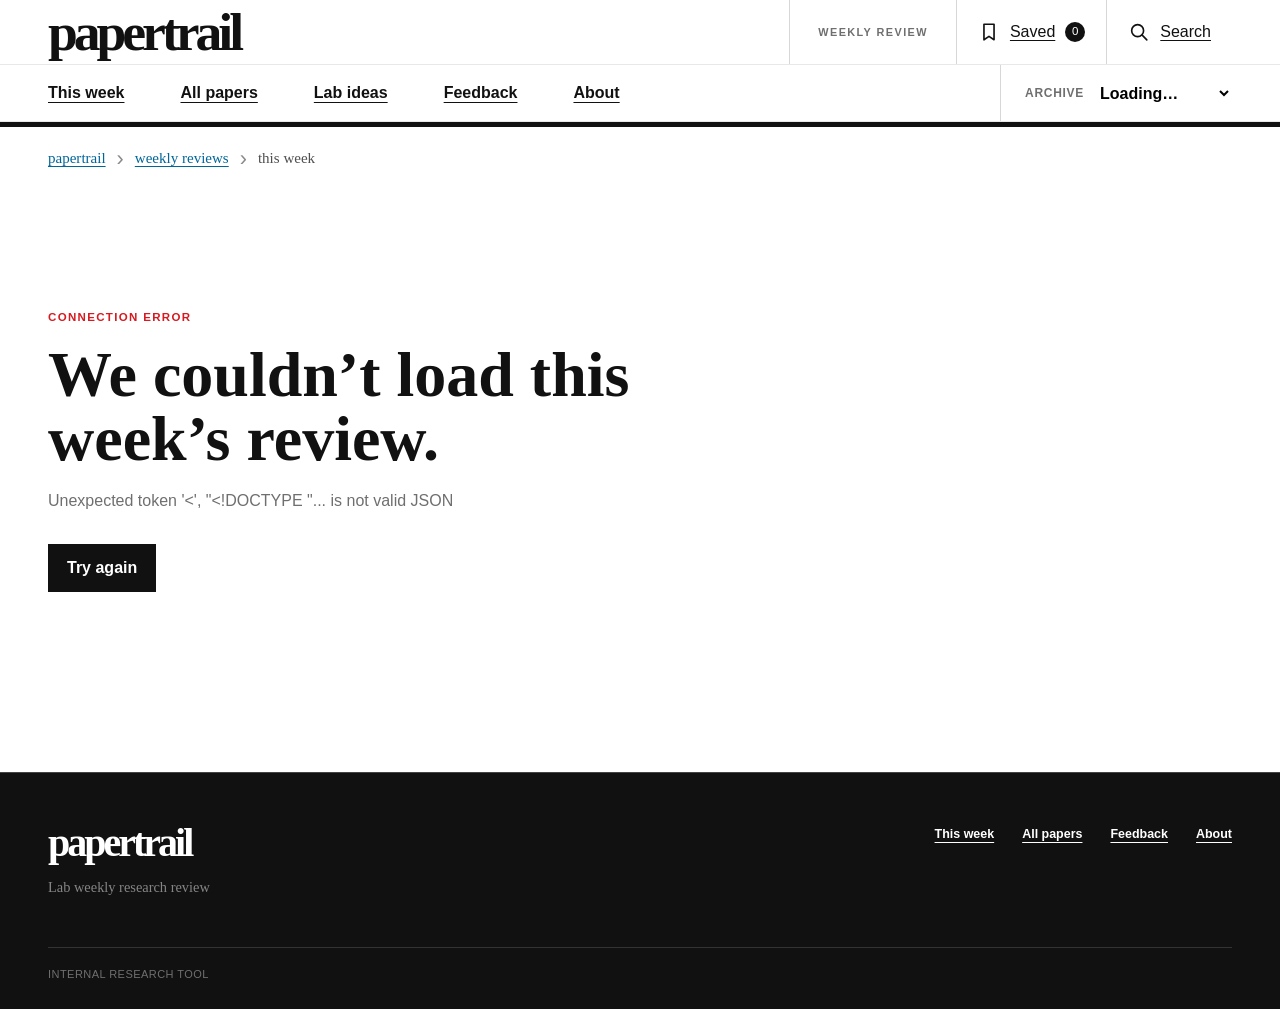
==== index.html @ 6bad9d08 "Keep latest published weeks available from archived issues" ====
<!doctype html>
<html lang="en">
  <head>
    <meta charset="utf-8" />
    <meta name="viewport" content="width=device-width, initial-scale=1" />
    <meta
      name="description"
      content="A weekly research review, curated for the lab — papertrail"
    />
    <meta name="theme-color" content="#ffffff" />
    <title>papertrail — Lab weekly research review</title>
    <link rel="icon" href="./favicon.svg" type="image/svg+xml" />
    <link rel="stylesheet" href="./styles.css?v=caf139234e4a" />
    <script src="./app.js?v=ff00a81a69eb" defer></script>
  </head>
  <body>
    <a class="skip-link" href="#main-content">Skip to content</a>

    <header class="site-header">
      <div class="masthead shell">
        <a class="wordmark" href="#top" aria-label="papertrail home">papertrail</a>
        <div class="masthead-tools">
          <span class="issue-label" id="issue-label">WEEKLY REVIEW</span>
          <button class="utility-button" id="saved-nav-button" type="button">
            <svg aria-hidden="true" viewBox="0 0 24 24">
              <path d="M6.5 3.5h11v17l-5.5-3.7-5.5 3.7z" />
            </svg>
            <span>Saved</span>
            <span class="count-pill" id="saved-count">0</span>
          </button>
          <button class="utility-button" id="search-nav-button" type="button">
            <svg aria-hidden="true" viewBox="0 0 24 24">
              <circle cx="10.5" cy="10.5" r="6.5" />
              <path d="m15.5 15.5 5 5" />
            </svg>
            <span>Search</span>
          </button>
        </div>
      </div>

      <nav class="primary-nav" aria-label="Primary navigation">
        <div class="shell primary-nav-inner">
          <button class="mobile-menu-button" id="mobile-menu-button" type="button" aria-expanded="false">
            <span>Menu</span>
            <svg aria-hidden="true" viewBox="0 0 24 24"><path d="M4 7h16M4 12h16M4 17h16" /></svg>
          </button>
          <div class="nav-links" id="nav-links">
            <a href="#this-week">This week</a>
            <a href="#papers">All papers</a>
            <a href="#lab-ideas">Lab ideas</a>
            <a href="#feedback">Feedback</a>
            <a href="#about">About</a>
          </div>
          <div class="week-control">
            <label for="week-select">Archive</label>
            <select id="week-select" aria-label="Select a past weekly review">
              <option>Loading…</option>
            </select>
          </div>
        </div>
      </nav>
      <div class="header-rule" aria-hidden="true"></div>
    </header>

    <nav class="breadcrumb-bar shell" aria-label="Breadcrumb">
      <a href="#top">papertrail</a>
      <span aria-hidden="true">›</span>
      <a href="#papers">weekly reviews</a>
      <span aria-hidden="true">›</span>
      <span id="breadcrumb-current">this week</span>
    </nav>

    <main id="main-content">
      <section class="loading-state shell" id="loading-state" aria-live="polite">
        <div class="loading-kicker skeleton"></div>
        <div class="loading-title skeleton"></div>
        <div class="loading-title short skeleton"></div>
        <div class="loading-grid">
          <div class="loading-card skeleton"></div>
          <div class="loading-card skeleton"></div>
          <div class="loading-card skeleton"></div>
        </div>
      </section>

      <div id="app-content" hidden>
        <section class="issue-hero shell" id="this-week">
          <div class="issue-meta-line">
            <p class="eyebrow" id="hero-eyebrow">LAB WEEKLY RESEARCH REVIEW</p>
            <p class="issue-date" id="issue-date"></p>
          </div>
          <div class="hero-grid">
            <article class="lead-story">
              <p class="section-label" id="digest-period-label">The week in science</p>
              <h1 id="digest-title">This week in research</h1>
              <p class="standfirst korean-copy" id="digest-summary" lang="ko"></p>
              <div class="topic-row" id="digest-keywords" aria-label="Key topics this week"></div>
              <button class="text-link" id="digest-expand" type="button" aria-expanded="false">
                Read the editor’s note <span aria-hidden="true">↓</span>
              </button>
              <div class="editor-note korean-copy" id="editor-note" lang="ko" hidden></div>
            </article>

            <aside class="issue-dashboard" aria-label="This week at a glance">
              <div class="dashboard-heading">
                <p class="section-label">At a glance</p>
                <p id="updated-time"></p>
              </div>
              <div class="stat-grid">
                <div class="stat-block">
                  <strong id="stat-papers">—</strong>
                  <span>Selected papers</span>
                </div>
                <div class="stat-block">
                  <strong id="stat-collected">—</strong>
                  <span>Collected</span>
                </div>
                <div class="stat-block accent">
                  <strong id="stat-must-read">—</strong>
                  <span>Must read</span>
                </div>
                <div class="stat-block">
                  <strong id="stat-lab-ideas">—</strong>
                  <span>Lab ideas</span>
                </div>
              </div>
              <div class="tracker-status" id="tracker-status"></div>
            </aside>
          </div>
        </section>

        <section class="must-read-section shell" aria-labelledby="must-read-title">
          <div class="section-heading ruled-heading">
            <div>
              <p class="section-label red">Editor’s selection</p>
              <h2 id="must-read-title">Start with these papers</h2>
            </div>
            <p>Selected for relevance, scientific value and discussion potential.</p>
          </div>
          <div class="must-read-grid" id="must-read-grid"></div>
        </section>

        <section class="lab-ideas-section" id="lab-ideas" aria-labelledby="ideas-title">
          <div class="shell ideas-grid">
            <div class="ideas-intro">
              <p class="section-label inverted">From reading to doing</p>
              <h2 id="ideas-title">From reading<br />to the next experiment</h2>
              <p>Concrete follow-ups extracted from this week’s most useful papers.</p>
            </div>
            <div class="ideas-list" id="ideas-list"></div>
          </div>
        </section>

        <section class="paper-library shell" id="papers" aria-labelledby="library-title">
          <div class="section-heading library-heading">
            <div>
              <p class="section-label">Research archive</p>
              <h2 id="library-title">All papers this week</h2>
            </div>
            <p id="result-summary" aria-live="polite"></p>
          </div>

          <p class="collection-audit" id="collection-audit" hidden></p>
          <div class="author-synthesis" id="author-synthesis" hidden></div>
          <div class="library-toolbar" id="library-toolbar">
            <div class="search-box">
              <svg aria-hidden="true" viewBox="0 0 24 24">
                <circle cx="10.5" cy="10.5" r="6.5" />
                <path d="m15.5 15.5 5 5" />
              </svg>
              <label class="sr-only" for="paper-search">Search papers</label>
              <input
                id="paper-search"
                type="search"
                placeholder="Search titles, journals, keywords or topics"
                autocomplete="off"
              />
              <kbd>/</kbd>
            </div>
            <button class="filter-toggle" id="filter-toggle" type="button" aria-expanded="false">
              Filters <span id="active-filter-count"></span>
            </button>
          </div>

          <div class="filter-panel" id="filter-panel">
            <fieldset>
              <legend>Corresponding author</legend>
              <div class="check-row" id="corresponding-author-filters"></div>
              <a class="author-year-link" href="?week=corresponding-year#papers">Past year: corresponding authors</a>
            </fieldset>
            <fieldset>
              <legend>Tracker</legend>
              <div class="segmented-control" id="tracker-filters">
                <button class="is-active" type="button" data-filter="tracker" data-value="all">All</button>
                <button type="button" data-filter="tracker" data-value="flagship">Flagship</button>
                <button type="button" data-filter="tracker" data-value="preprints">Preprints</button>
                <button type="button" data-filter="tracker" data-value="compbio">CompBio / AI</button>
              </div>
            </fieldset>
            <fieldset>
              <legend>Priority</legend>
              <div class="check-row" id="priority-filters">
                <label><input type="checkbox" value="must-read" /> Must read</label>
                <label><input type="checkbox" value="high-interest" /> High interest</label>
                <label><input type="checkbox" value="sleeper" /> Sleeper</label>
                <label><input type="checkbox" value="watchlist" /> Watchlist</label>
              </div>
            </fieldset>
            <label class="saved-only-label">
              <input type="checkbox" id="saved-only" />
              Saved papers only
            </label>
            <button class="clear-filters" id="clear-filters" type="button">Clear filters</button>
          </div>

          <div class="active-chips" id="active-chips"></div>
          <div class="paper-list" id="paper-list"></div>
          <div class="empty-state" id="empty-state" hidden>
            <p class="empty-mark">∅</p>
            <h3>No papers found.</h3>
            <p>Try a broader query or clear a filter.</p>
            <button type="button" id="empty-reset">View all papers</button>
          </div>
          <button class="load-more" id="load-more" type="button" hidden>Load more papers</button>
        </section>

        <section class="feedback-section" id="feedback" aria-labelledby="feedback-title">
          <div class="shell feedback-grid">
            <div class="feedback-intro">
              <p class="section-label red">Improve papertrail</p>
              <h2 id="feedback-title">What should we<br />change next?</h2>
              <p class="korean-copy" lang="ko">
                찾고 싶은 기능, 추가했으면 하는 논문 분야, 읽다가 불편했던 점을 남겨주세요.
                의견은 연구실 VM에 바로 저장되며 다음 업데이트에 반영할 수 있습니다.
              </p>
            </div>
            <form class="feedback-form" id="feedback-form">
              <div class="feedback-fields-row">
                <label>
                  <span>Your name <em>Optional</em></span>
                  <input id="feedback-name" name="name" type="text" maxlength="80" autocomplete="name" placeholder="Name or initials" />
                </label>
                <label>
                  <span>Feedback type</span>
                  <select id="feedback-category" name="category">
                    <option>Suggestion</option>
                    <option>Content request</option>
                    <option>Bug</option>
                    <option>Other</option>
                  </select>
                </label>
              </div>
              <label class="feedback-message-label">
                <span>Request or feedback</span>
                <textarea id="feedback-message" name="message" minlength="5" maxlength="2000" rows="5" required placeholder="Tell us what would make the weekly review more useful."></textarea>
              </label>
              <label class="feedback-honeypot" aria-hidden="true">
                Website
                <input id="feedback-website" name="website" type="text" tabindex="-1" autocomplete="off" />
              </label>
              <div class="feedback-submit-row">
                <p id="feedback-status" role="status" aria-live="polite">Stored privately on the lab VM.</p>
                <button id="feedback-submit" type="submit">Send feedback</button>
              </div>
            </form>
          </div>
        </section>

        <section class="about-section" id="about">
          <div class="shell about-grid">
            <div>
              <p class="section-label inverted">About papertrail</p>
              <h2>Beyond collecting papers:<br />finding better questions.</h2>
            </div>
            <div class="about-copy">
              <p class="korean-copy" lang="ko">
                세 개의 연구 트래커가 매주 저널과 프리프린트를 수집하고, 랩 관심도·방법론적 가치·후속 실험 가능성을 기준으로 선별합니다.
                papertrail은 그 결과를 랩 미팅에서 실제로 쓸 수 있는 편집물로 바꿉니다.
              </p>
              <p class="about-note">UPDATED EVERY FRIDAY · SOURCE LINKS OPEN IN A NEW TAB</p>
            </div>
          </div>
        </section>
      </div>

      <section class="error-state shell" id="error-state" hidden>
        <p class="section-label red">Connection error</p>
        <h1>We couldn’t load this week’s review.</h1>
        <p id="error-message"></p>
        <button id="retry-button" type="button">Try again</button>
      </section>
    </main>

    <footer class="site-footer">
      <div class="shell footer-top">
        <div>
          <a class="wordmark footer-wordmark" href="#top">papertrail</a>
          <p>Lab weekly research review</p>
        </div>
        <div class="footer-links">
          <a href="#this-week">This week</a>
          <a href="#papers">All papers</a>
          <a href="#feedback">Feedback</a>
          <a href="#about">About</a>
        </div>
      </div>
      <div class="shell footer-bottom">
        <span>Internal research tool</span>
        <span id="footer-update"></span>
      </div>
    </footer>

    <template id="save-icon-template">
      <svg aria-hidden="true" viewBox="0 0 24 24">
        <path d="M6.5 3.5h11v17l-5.5-3.7-5.5 3.7z" />
      </svg>
    </template>
  </body>
</html>
---- styles.css ----
@font-face {
  font-family: "Pretendard Variable";
  src: url("./fonts/PretendardVariable.woff2") format("woff2");
  font-weight: 45 920;
  font-style: normal;
  font-display: swap;
}

:root {
  --ink: #111111;
  --paper: #ffffff;
  --warm-paper: #f6f4f0;
  --soft-gray: #f1f1f1;
  --mid-gray: #6f6f6f;
  --line: #d7d7d7;
  --red: #d71920;
  --deep-red: #a10e15;
  --link-blue: #006699;
  --serif: "Iowan Old Style", "Palatino Linotype", Palatino, Georgia, "Times New Roman", serif;
  --sans: Arial, "Helvetica Neue", Helvetica, sans-serif;
  --korean: "Pretendard Variable", Pretendard, "Noto Sans KR", sans-serif;
  --shell: 1240px;
  --pad: clamp(20px, 4vw, 48px);
  --ease-out: cubic-bezier(0.23, 1, 0.32, 1);
  --ease-in-out: cubic-bezier(0.77, 0, 0.175, 1);
  --ease: 160ms var(--ease-out);
}

* {
  box-sizing: border-box;
}

html {
  scroll-behavior: smooth;
  scroll-padding-top: 132px;
}

body {
  margin: 0;
  overflow-x: hidden;
  background: var(--paper);
  color: var(--ink);
  font-family: var(--sans);
  font-size: 16px;
  line-height: 1.55;
  text-rendering: optimizeLegibility;
  -webkit-font-smoothing: antialiased;
}

.korean-copy {
  font-family: var(--korean);
  font-weight: 420;
  letter-spacing: -0.012em;
  line-height: 1.72;
  word-break: keep-all;
}

:lang(ko) {
  font-family: var(--korean);
  letter-spacing: -0.012em;
  word-break: keep-all;
}

button,
input,
select,
textarea {
  font: inherit;
}

button,
a,
select,
input,
textarea {
  -webkit-tap-highlight-color: transparent;
}

a {
  color: inherit;
}

button {
  color: inherit;
}

svg {
  display: block;
}

.shell {
  width: min(100% - (var(--pad) * 2), var(--shell));
  margin-inline: auto;
}

.sr-only {
  position: absolute;
  width: 1px;
  height: 1px;
  padding: 0;
  margin: -1px;
  overflow: hidden;
  clip: rect(0, 0, 0, 0);
  white-space: nowrap;
  border: 0;
}

.skip-link {
  position: fixed;
  z-index: 1000;
  left: 16px;
  top: -80px;
  padding: 10px 16px;
  background: var(--ink);
  color: white;
  transition: top var(--ease);
}

.skip-link:focus {
  top: 12px;
}

:focus-visible {
  outline: 3px solid #2463eb;
  outline-offset: 3px;
}

.site-header {
  position: relative;
  z-index: 40;
  background: rgba(255, 255, 255, 0.97);
}

.masthead {
  min-height: 64px;
  display: flex;
  align-items: center;
  justify-content: space-between;
  gap: 28px;
}

.wordmark {
  display: inline-block;
  color: var(--ink);
  font-family: var(--serif);
  font-size: clamp(2.45rem, 4.4vw, 3.35rem);
  font-weight: 800;
  font-style: normal;
  letter-spacing: -0.075em;
  line-height: 0.9;
  text-decoration: none;
}

.masthead-tools {
  display: flex;
  align-self: stretch;
  align-items: stretch;
  border-left: 1px solid var(--line);
}

.issue-label {
  display: flex;
  align-items: center;
  padding: 0 28px;
  color: var(--mid-gray);
  font-size: 0.68rem;
  font-weight: 700;
  letter-spacing: 0.13em;
}

.utility-button {
  border: 0;
  border-left: 1px solid var(--line);
  background: transparent;
  display: flex;
  align-items: center;
  gap: 10px;
  padding: 0 21px;
  cursor: pointer;
  text-decoration: underline;
  text-underline-offset: 3px;
  transition: transform 140ms var(--ease-out), background-color var(--ease), color var(--ease);
}

.utility-button:hover {
  background: var(--soft-gray);
}

.utility-button svg,
.search-box svg {
  width: 22px;
  height: 22px;
  fill: none;
  stroke: currentColor;
  stroke-width: 1.8;
  stroke-linecap: round;
  stroke-linejoin: round;
}

.count-pill {
  min-width: 20px;
  height: 20px;
  display: inline-grid;
  place-items: center;
  border-radius: 20px;
  background: var(--ink);
  color: white;
  font-size: 0.72rem;
  text-decoration: none;
}

.primary-nav {
  border-top: 1px solid #e8e8e8;
  border-bottom: 1px solid #e8e8e8;
}

.primary-nav-inner {
  min-height: 56px;
  display: flex;
  align-items: stretch;
  justify-content: space-between;
}

.nav-links {
  display: flex;
  align-items: stretch;
}

.nav-links a {
  display: flex;
  align-items: center;
  padding: 0 28px 0 0;
  margin-right: 28px;
  font-weight: 700;
  text-decoration: underline;
  text-underline-offset: 4px;
}

.nav-links a:hover {
  text-decoration-thickness: 2px;
}

.week-control {
  min-width: 232px;
  display: flex;
  align-items: center;
  gap: 12px;
  border-left: 1px solid var(--line);
  padding-left: 24px;
}

.week-control label {
  color: var(--mid-gray);
  font-size: 0.75rem;
  font-weight: 700;
  letter-spacing: 0.06em;
  text-transform: uppercase;
}

.week-control select {
  flex: 1;
  min-width: 0;
  border: 0;
  background: transparent;
  font-weight: 700;
  cursor: pointer;
}

.mobile-menu-button {
  display: none;
}

.header-rule {
  height: 5px;
  background: var(--ink);
}

.breadcrumb-bar {
  min-height: 64px;
  display: flex;
  align-items: center;
  gap: 11px;
  color: #4f4f4f;
  font-family: var(--serif);
  font-size: 0.94rem;
}

.breadcrumb-bar a {
  color: var(--link-blue);
  text-decoration: underline;
  text-underline-offset: 3px;
}

.breadcrumb-bar span[aria-hidden="true"] {
  color: #8a8a8a;
  font-family: var(--sans);
  font-size: 1.35rem;
  line-height: 1;
}

.loading-state {
  padding-block: 72px 120px;
}

.skeleton {
  position: relative;
  overflow: hidden;
  background: #ececec;
}

.skeleton::after {
  content: "";
  position: absolute;
  inset: 0;
  transform: translateX(-100%);
  background: linear-gradient(90deg, transparent, rgba(255, 255, 255, 0.75), transparent);
  animation: shimmer 1.35s infinite;
}

@keyframes shimmer {
  to { transform: translateX(100%); }
}

.loading-kicker {
  width: 190px;
  height: 12px;
  margin-bottom: 28px;
}

.loading-title {
  width: min(820px, 88%);
  height: 68px;
  margin-bottom: 12px;
}

.loading-title.short {
  width: min(560px, 68%);
}

.loading-grid {
  display: grid;
  grid-template-columns: repeat(3, 1fr);
  gap: 24px;
  margin-top: 72px;
}

.loading-card {
  height: 240px;
}

.issue-hero {
  padding-block: 42px 84px;
}

.issue-meta-line {
  display: flex;
  justify-content: space-between;
  align-items: center;
  gap: 20px;
  border-bottom: 1px solid var(--ink);
  padding-bottom: 11px;
  margin-bottom: 34px;
}

.eyebrow,
.section-label {
  margin: 0;
  font-size: 0.72rem;
  font-weight: 800;
  letter-spacing: 0.115em;
  line-height: 1.2;
  text-transform: uppercase;
}

.section-label.red {
  color: var(--red);
}

.section-label.inverted {
  color: #ff7f7f;
}

.issue-date {
  margin: 0;
  color: var(--mid-gray);
  font-family: var(--serif);
  font-size: 0.92rem;
  font-style: italic;
}

.hero-grid {
  display: grid;
  grid-template-columns: minmax(0, 2fr) minmax(320px, 0.85fr);
  gap: clamp(50px, 8vw, 110px);
}

.lead-story h1 {
  max-width: 860px;
  margin: 16px 0 22px;
  font-family: var(--serif);
  font-size: clamp(2.65rem, 4.25vw, 4.05rem);
  font-weight: 600;
  letter-spacing: -0.052em;
  line-height: 0.95;
  text-wrap: balance;
  word-break: keep-all;
  overflow-wrap: anywhere;
}

.standfirst {
  max-width: 800px;
  margin: 0;
  font-family: var(--serif);
  font-size: clamp(1.23rem, 2vw, 1.65rem);
  line-height: 1.48;
  word-break: keep-all;
}

.standfirst.korean-copy {
  font-family: var(--korean);
  font-size: clamp(1.08rem, 1.6vw, 1.32rem);
  font-weight: 430;
  letter-spacing: -0.018em;
  line-height: 1.78;
}

.topic-row {
  display: flex;
  flex-wrap: wrap;
  gap: 8px;
  margin-top: 28px;
}

.topic-tag {
  flex: 0 0 auto;
  max-width: 100%;
  border: 1px solid #bcbcbc;
  border-radius: 999px;
  padding: 6px 11px;
  background: white;
  font-size: 0.76rem;
  line-height: 1;
  overflow-wrap: anywhere;
}

.text-link {
  margin-top: 30px;
  padding: 0 0 3px;
  border: 0;
  border-bottom: 2px solid var(--ink);
  background: transparent;
  font-weight: 700;
  cursor: pointer;
}

.editor-note {
  white-space: pre-line;
  max-width: 820px;
  margin-top: 24px;
  border-left: 4px solid var(--red);
  padding: 2px 0 2px 22px;
  color: #343434;
  font-family: var(--serif);
  font-size: 1.08rem;
  line-height: 1.72;
}

.editor-note.korean-copy {
  font-family: var(--korean);
  font-size: 0.98rem;
  line-height: 1.78;
}

.issue-dashboard {
  align-self: start;
  border-top: 5px solid var(--ink);
  border-bottom: 1px solid var(--ink);
}

.dashboard-heading {
  display: flex;
  justify-content: space-between;
  align-items: center;
  gap: 16px;
  padding: 15px 0;
  border-bottom: 1px solid var(--line);
}

.dashboard-heading p:last-child {
  margin: 0;
  color: var(--mid-gray);
  font-size: 0.72rem;
}

.stat-grid {
  display: grid;
  grid-template-columns: 1fr 1fr;
}

.stat-block {
  min-height: 126px;
  display: flex;
  flex-direction: column;
  justify-content: center;
  padding: 16px 18px;
  border-bottom: 1px solid var(--line);
}

.stat-block:nth-child(odd) {
  border-right: 1px solid var(--line);
}

.stat-block strong {
  font-family: var(--serif);
  font-size: 2.55rem;
  font-weight: 500;
  letter-spacing: -0.04em;
  line-height: 1;
}

.stat-block span {
  margin-top: 8px;
  color: var(--mid-gray);
  font-size: 0.76rem;
  font-weight: 700;
}

.stat-block.accent strong,
.stat-block.accent span {
  color: var(--red);
}

.tracker-status {
  padding: 12px 0 16px;
}

.tracker-row {
  display: grid;
  grid-template-columns: 8px 1fr auto;
  align-items: center;
  gap: 9px;
  padding: 7px 2px;
  font-size: 0.74rem;
}

.tracker-dot {
  width: 7px;
  height: 7px;
  border-radius: 50%;
  background: #2f8a46;
}

.tracker-row strong {
  font-weight: 700;
}

.tracker-health {
  grid-template-columns: minmax(0, 1fr);
  overflow-wrap: anywhere;
}

.tracker-row span:last-child {
  color: var(--mid-gray);
}

.must-read-section {
  padding-bottom: 110px;
}

.section-heading {
  display: flex;
  align-items: end;
  justify-content: space-between;
  gap: 34px;
}

.section-heading h2 {
  margin: 10px 0 0;
  font-family: var(--serif);
  font-size: clamp(2.25rem, 3.6vw, 3.65rem);
  font-weight: 500;
  letter-spacing: -0.045em;
  line-height: 1;
}

.section-heading > p {
  max-width: 390px;
  margin: 0;
  color: var(--mid-gray);
  font-family: var(--serif);
  font-size: 1rem;
}

.ruled-heading {
  border-top: 5px solid var(--ink);
  padding-top: 22px;
  margin-bottom: 34px;
}

.must-read-grid {
  display: grid;
  grid-template-columns: repeat(12, 1fr);
  border-top: 1px solid var(--ink);
}

.lead-paper-card {
  position: relative;
  grid-column: span 6;
  min-height: 405px;
  padding: 28px 38px 34px 0;
  border-bottom: 1px solid var(--ink);
}

.lead-paper-card:nth-child(even) {
  padding-left: 38px;
  padding-right: 0;
  border-left: 1px solid var(--line);
}

.lead-paper-card:nth-child(n + 3) {
  grid-column: span 4;
  min-height: 360px;
  padding: 28px 28px 30px 0;
}

.lead-paper-card:nth-child(n + 3):not(:nth-child(3)) {
  padding-left: 28px;
  border-left: 1px solid var(--line);
}

.card-topline,
.paper-topline {
  display: flex;
  align-items: center;
  justify-content: space-between;
  gap: 14px;
}

.priority-badge {
  display: inline-flex;
  align-items: center;
  gap: 7px;
  color: var(--red);
  font-size: 0.68rem;
  font-weight: 800;
  letter-spacing: 0.07em;
  line-height: 1;
  text-transform: uppercase;
}

.priority-badge::before {
  content: "";
  width: 7px;
  height: 7px;
  border-radius: 50%;
  background: currentColor;
}

.priority-badge.high-interest {
  color: #a14509;
}

.priority-badge.sleeper {
  color: #245d75;
}

.priority-badge.watchlist {
  color: var(--mid-gray);
}

.save-button {
  width: 38px;
  height: 38px;
  flex: 0 0 auto;
  display: grid;
  place-items: center;
  border: 1px solid var(--line);
  border-radius: 50%;
  background: white;
  cursor: pointer;
  transition: transform 140ms var(--ease-out), background-color var(--ease), color var(--ease), border-color var(--ease);
}

.save-button:hover,
.save-button.is-saved {
  border-color: var(--ink);
  background: var(--ink);
  color: white;
}

.save-button svg {
  width: 18px;
  height: 18px;
  fill: none;
  stroke: currentColor;
  stroke-width: 1.7;
  stroke-linecap: round;
  stroke-linejoin: round;
}

.save-button.is-saved svg {
  fill: currentColor;
}

.lead-paper-card h3 {
  margin: 8px 0 15px;
  font-family: var(--serif);
  font-size: clamp(1.55rem, 2.7vw, 2.45rem);
  font-weight: 600;
  letter-spacing: -0.034em;
  line-height: 1.1;
  overflow-wrap: anywhere;
}

.lead-paper-card h3 a {
  text-decoration: none;
}

.lead-paper-card h3 a:hover {
  text-decoration: underline;
  text-decoration-thickness: 1px;
  text-underline-offset: 4px;
}

.lead-paper-card:nth-child(n + 3) h3 {
  font-size: clamp(1.35rem, 2.1vw, 1.82rem);
}

.journal-citation,
.idea-journal {
  margin: 18px 0 0;
  color: var(--link-blue);
  font-family: var(--serif);
  font-size: 1.02rem;
  font-style: italic;
  font-weight: 700;
  line-height: 1.25;
}

.journal-citation a,
.idea-journal a {
  color: inherit;
  text-decoration: underline;
  text-decoration-thickness: 1px;
  text-underline-offset: 4px;
}

.journal-citation a:hover,
.idea-journal a:hover {
  text-decoration-thickness: 2px;
}

.paper-source {
  margin: 0;
  color: #3f3f3f;
  font-size: 0.8rem;
  font-weight: 500;
}

.lead-paper-card .paper-blurb {
  margin: 23px 0 0;
  font-family: var(--serif);
  font-size: 1rem;
  line-height: 1.58;
}

.lead-paper-card .paper-blurb.korean-copy {
  font-family: var(--korean);
  font-size: 0.94rem;
  line-height: 1.72;
}

.lead-paper-footer {
  display: flex;
  align-items: center;
  justify-content: space-between;
  gap: 20px;
  margin-top: 28px;
}

.paper-link,
.detail-link {
  font-weight: 700;
  text-decoration: underline;
  text-decoration-thickness: 1px;
  text-underline-offset: 4px;
}

.paper-link:hover,
.detail-link:hover {
  text-decoration-thickness: 2px;
}

.score-mark {
  color: var(--mid-gray);
  font-family: var(--serif);
  font-size: 0.9rem;
  font-style: italic;
}

.lab-ideas-section {
  background: var(--ink);
  color: white;
  padding-block: 82px 92px;
}

.ideas-grid {
  display: grid;
  grid-template-columns: minmax(280px, 0.8fr) minmax(0, 1.55fr);
  gap: clamp(58px, 10vw, 140px);
}

.ideas-intro h2 {
  margin: 18px 0 22px;
  font-family: var(--serif);
  font-size: clamp(2.8rem, 5vw, 5rem);
  font-weight: 500;
  letter-spacing: -0.05em;
  line-height: 0.98;
}

.ideas-intro > p:last-child {
  max-width: 390px;
  color: #c5c5c5;
  font-family: var(--serif);
  font-size: 1.05rem;
}

.ideas-list {
  border-top: 1px solid #656565;
}

.idea-item {
  display: grid;
  grid-template-columns: 46px 1fr;
  gap: 18px;
  padding: 24px 0 28px;
  border-bottom: 1px solid #565656;
}

.idea-number {
  color: #ff7f7f;
  font-family: var(--serif);
  font-size: 1.1rem;
}

.idea-item h3 {
  margin: 7px 0 9px;
  font-family: var(--serif);
  font-size: 1.42rem;
  font-weight: 500;
  line-height: 1.22;
  overflow-wrap: anywhere;
}

.idea-journal {
  margin: 0;
  color: #82c8e8;
  font-size: 0.92rem;
}

.idea-item p {
  margin: 0;
  color: #d0d0d0;
  font-size: 0.9rem;
  line-height: 1.65;
}

.idea-item .korean-copy {
  font-family: var(--korean);
  font-weight: 390;
  letter-spacing: -0.01em;
  line-height: 1.72;
}

.idea-item a {
  display: inline-block;
  margin-top: 13px;
  color: white;
  font-size: 0.82rem;
  font-weight: 700;
  text-underline-offset: 4px;
}

.paper-library {
  padding-block: 105px 120px;
}

.library-heading {
  border-bottom: 5px solid var(--ink);
  padding-bottom: 24px;
}

.library-toolbar {
  display: grid;
  grid-template-columns: 1fr auto;
  gap: 12px;
  padding: 24px 0 18px;
  border-bottom: 1px solid var(--line);
}

.search-box {
  display: grid;
  grid-template-columns: 24px 1fr auto;
  align-items: center;
  gap: 13px;
  min-height: 50px;
  border: 1px solid var(--ink);
  padding: 0 14px;
}

.search-box input {
  width: 100%;
  border: 0;
  outline: 0;
  background: transparent;
}

.search-box input::placeholder {
  color: #777;
}

.search-box kbd {
  min-width: 24px;
  height: 24px;
  display: grid;
  place-items: center;
  border: 1px solid var(--line);
  border-radius: 3px;
  color: var(--mid-gray);
  font-family: var(--sans);
  font-size: 0.7rem;
}

.filter-toggle {
  min-width: 112px;
  border: 1px solid var(--ink);
  background: white;
  font-weight: 700;
  cursor: pointer;
}

.filter-toggle:hover,
.filter-toggle[aria-expanded="true"] {
  background: var(--ink);
  color: white;
}

.filter-panel {
  display: grid;
  grid-template-columns: minmax(0, 1.2fr) minmax(0, 1fr) minmax(0, 1fr) auto auto;
  align-items: end;
  gap: 30px;
  padding: 20px 0 24px;
  border-bottom: 1px solid var(--line);
}

.filter-panel fieldset {
  min-width: 0;
  margin: 0;
  padding: 0;
  border: 0;
}

.filter-panel legend {
  margin-bottom: 10px;
  font-size: 0.7rem;
  font-weight: 800;
  letter-spacing: 0.08em;
  text-transform: uppercase;
}

.author-year-link {
  display: inline-block;
  margin-top: 12px;
  font-size: 0.85rem;
  text-underline-offset: 3px;
}

.author-count {
  font-variant-numeric: tabular-nums;
  color: var(--muted);
}

.collection-audit, .review-basis {
  display: block;
  margin: 16px 0;
  color: #555;
  font-size: 0.8rem;
  line-height: 1.6;
  letter-spacing: 0;
}

.collection-audit[hidden], .author-synthesis[hidden] {
  display: none;
}

.author-synthesis {
  display: grid;
  grid-template-columns: repeat(auto-fit, minmax(min(100%, 300px), 1fr));
  gap: 20px 32px;
  margin: 24px 0;
}

.author-synthesis section {
  border-top: 1px solid var(--line);
  padding-top: 14px;
}

.author-synthesis h3 {
  margin: 0 0 10px;
  font-size: 1rem;
  letter-spacing: 0;
}

.author-synthesis p {
  margin: 0;
  font-size: 0.9rem;
  line-height: 1.75;
  letter-spacing: 0;
}

#corresponding-author-filters {
  max-width: 360px;
  gap: 10px 16px;
  letter-spacing: 0;
}

.segmented-control {
  display: flex;
  flex-wrap: wrap;
  gap: 5px;
}

.segmented-control button {
  border: 1px solid #aaa;
  border-radius: 999px;
  background: white;
  padding: 7px 11px;
  font-size: 0.75rem;
  cursor: pointer;
}

.segmented-control button:hover,
.segmented-control button.is-active {
  border-color: var(--ink);
  background: var(--ink);
  color: white;
}

.check-row {
  display: flex;
  flex-wrap: wrap;
  gap: 8px 18px;
}

.check-row label,
.saved-only-label {
  display: flex;
  align-items: center;
  gap: 7px;
  font-size: 0.78rem;
  font-weight: 700;
  white-space: nowrap;
  cursor: pointer;
}

.check-row input,
.saved-only-label input {
  width: 16px;
  height: 16px;
  accent-color: var(--ink);
}

.clear-filters {
  border: 0;
  border-bottom: 1px solid var(--ink);
  padding: 0 0 2px;
  background: transparent;
  font-size: 0.76rem;
  font-weight: 700;
  cursor: pointer;
  white-space: nowrap;
}

.active-chips {
  display: flex;
  flex-wrap: wrap;
  gap: 8px;
  min-height: 22px;
  margin: 15px 0;
}

.active-chip {
  border: 0;
  border-radius: 999px;
  background: var(--soft-gray);
  padding: 7px 11px;
  font-size: 0.72rem;
  cursor: pointer;
}

.active-chip:hover {
  background: #dedede;
}

.paper-list {
  border-top: 3px solid var(--ink);
}

.paper-card {
  display: grid;
  grid-template-columns: 116px minmax(0, 1fr) 190px 44px;
  gap: 26px;
  padding: 29px 0 30px;
  border-bottom: 1px solid #bdbdbd;
}

.paper-card:hover {
  background: linear-gradient(90deg, transparent 0, #fafafa 5%, #fafafa 95%, transparent 100%);
}

.paper-index {
  color: var(--mid-gray);
  font-family: var(--serif);
  font-size: 1rem;
}

.tracker-name {
  display: block;
  margin-top: 9px;
  color: var(--mid-gray);
  font-size: 0.66rem;
  font-weight: 700;
  line-height: 1.25;
  text-transform: uppercase;
}

.paper-main h3 {
  max-width: 760px;
  margin: 7px 0 10px;
  font-family: var(--serif);
  font-size: clamp(1.4rem, 2.3vw, 2rem);
  font-weight: 700;
  letter-spacing: -0.025em;
  line-height: 1.13;
  overflow-wrap: anywhere;
}

.paper-main .journal-citation {
  margin: 9px 0 0;
  font-size: 1rem;
}

.paper-main h3 a {
  text-decoration: none;
}

.paper-main h3 a:hover {
  text-decoration: underline;
  text-decoration-thickness: 1px;
  text-underline-offset: 4px;
}

.paper-meta {
  margin: 0;
  color: #505050;
  font-size: 0.81rem;
  line-height: 1.5;
}

.paper-summary {
  max-width: 780px;
  margin: 15px 0 0;
  font-family: var(--serif);
  line-height: 1.62;
}

.paper-summary.korean-copy {
  font-family: var(--korean);
  font-size: 0.92rem;
  line-height: 1.75;
}

.keyword-list {
  display: flex;
  flex-wrap: wrap;
  gap: 5px;
  margin-top: 15px;
}

.keyword {
  color: #4f4f4f;
  background: var(--soft-gray);
  padding: 4px 7px;
  font-size: 0.65rem;
  line-height: 1.2;
}

.paper-side {
  display: flex;
  flex-direction: column;
  align-items: flex-start;
  gap: 12px;
  padding-top: 2px;
}

.score-box {
  min-width: 76px;
  border-top: 3px solid var(--ink);
  padding-top: 7px;
}

.score-box strong {
  font-family: var(--serif);
  font-size: 1.8rem;
  font-weight: 500;
  line-height: 1;
}

.score-box span {
  display: block;
  margin-top: 5px;
  color: var(--mid-gray);
  font-size: 0.65rem;
  font-weight: 700;
  text-transform: uppercase;
}

.lane-label {
  color: var(--mid-gray);
  font-size: 0.7rem;
  line-height: 1.35;
}

.detail-toggle {
  border: 0;
  border-bottom: 1px solid var(--ink);
  padding: 0 0 2px;
  background: transparent;
  font-size: 0.75rem;
  font-weight: 700;
  cursor: pointer;
}

.paper-details {
  grid-column: 2 / 4;
  overflow: hidden;
  border: 1px solid #d9d6cf;
  background: #f8f7f3;
  margin-top: 12px;
}

.detail-brief {
  display: grid;
  grid-template-columns: 116px minmax(0, 1fr);
  gap: 24px;
  padding: 28px 30px 30px;
  background: white;
  border-bottom: 1px solid #d9d6cf;
}

.detail-brief h4,
.detail-block h4,
.detail-next-action h4 {
  margin: 3px 0 0;
  color: var(--red);
  font-size: 0.7rem;
  font-weight: 800;
  letter-spacing: 0.08em;
  text-transform: uppercase;
}

.detail-brief p {
  max-width: 840px;
  margin: 0;
  color: #202020;
  font-size: 1.06rem;
  font-weight: 470;
  line-height: 1.78;
}

.detail-insights {
  display: grid;
  grid-template-columns: repeat(auto-fit, minmax(230px, 1fr));
}

.detail-block {
  min-width: 0;
  padding: 25px 28px 29px;
  border-right: 1px solid #d9d6cf;
}

.detail-block:last-child {
  border-right: 0;
}

.detail-block p {
  margin: 13px 0 0;
  color: #333;
}

.detail-block .korean-copy {
  font-family: var(--korean);
  font-size: 0.92rem;
  line-height: 1.78;
}

.detail-next-action {
  display: grid;
  grid-template-columns: 116px minmax(0, 1fr);
  gap: 24px;
  padding: 25px 30px 28px;
  border-top: 1px solid #d9d6cf;
  background: #f0eee8;
}

.detail-next-action p {
  max-width: 840px;
  margin: 0;
  color: #2d2d2d;
  font-size: 0.92rem;
  line-height: 1.78;
}

.detail-footer {
  display: flex;
  align-items: center;
  gap: 26px;
  min-height: 58px;
  padding: 0 30px;
  border-top: 1px solid #d9d6cf;
  background: white;
}

.abstract-disclosure {
  flex: 1;
  min-width: 0;
}

.abstract-disclosure summary {
  display: inline-flex;
  align-items: center;
  gap: 8px;
  padding: 18px 0;
  font-size: 0.75rem;
  font-weight: 700;
  cursor: pointer;
  list-style: none;
}

.abstract-disclosure summary::-webkit-details-marker {
  display: none;
}

.abstract-disclosure summary span {
  display: inline-block;
  font-size: 1rem;
  line-height: 1;
  transition: transform 160ms var(--ease-out);
}

.abstract-disclosure[open] summary span {
  transform: rotate(45deg);
}

.abstract-copy {
  max-width: 820px;
  margin: 0 0 28px;
  color: #444;
  font-family: var(--sans);
  font-size: 0.88rem;
  line-height: 1.72;
}

.detail-source-link {
  flex: 0 0 auto;
  font-size: 0.75rem;
  white-space: nowrap;
}

.empty-state {
  padding: 80px 20px;
  text-align: center;
}

.empty-mark {
  margin: 0;
  color: var(--line);
  font-family: var(--serif);
  font-size: 5rem;
  line-height: 1;
}

.empty-state h3 {
  margin: 16px 0 5px;
  font-family: var(--serif);
  font-size: 1.8rem;
}

.empty-state p:not(.empty-mark) {
  margin: 0 0 18px;
  color: var(--mid-gray);
}

.empty-state button,
.load-more,
.error-state button {
  border: 1px solid var(--ink);
  background: var(--ink);
  color: white;
  padding: 11px 18px;
  font-weight: 700;
  cursor: pointer;
}

.load-more {
  width: 100%;
  margin-top: 24px;
  background: white;
  color: var(--ink);
}

.load-more:hover {
  background: var(--ink);
  color: white;
}

.feedback-section {
  border-top: 5px solid var(--ink);
  background: var(--warm-paper);
  padding-block: 76px 86px;
}

.feedback-grid {
  display: grid;
  grid-template-columns: minmax(0, 0.78fr) minmax(520px, 1.22fr);
  gap: clamp(52px, 8vw, 120px);
  align-items: start;
}

.feedback-grid > *,
.feedback-fields-row,
.feedback-form label,
.feedback-form input,
.feedback-form select,
.feedback-form textarea {
  min-width: 0;
  max-width: 100%;
}

.feedback-intro h2 {
  margin: 17px 0 24px;
  font-family: var(--serif);
  font-size: clamp(2.55rem, 4vw, 4.15rem);
  font-weight: 500;
  letter-spacing: -0.045em;
  line-height: 1.01;
}

.feedback-intro .korean-copy {
  max-width: 430px;
  margin: 0;
  color: #4d4d4d;
  font-size: 0.98rem;
  line-height: 1.78;
  overflow-wrap: anywhere;
}

.feedback-form {
  border-top: 5px solid var(--ink);
  background: white;
  padding: 28px 30px 30px;
}

.feedback-fields-row {
  display: grid;
  grid-template-columns: 1fr 1fr;
  gap: 22px;
}

.feedback-form label {
  display: block;
}

.feedback-form label > span {
  display: flex;
  justify-content: space-between;
  margin-bottom: 8px;
  font-size: 0.69rem;
  font-weight: 800;
  letter-spacing: 0.075em;
  text-transform: uppercase;
}

.feedback-form label > span em {
  color: #8a8a8a;
  font-size: 0.62rem;
  font-style: normal;
  font-weight: 500;
}

.feedback-form input,
.feedback-form select,
.feedback-form textarea {
  width: 100%;
  border: 1px solid #aaa;
  border-radius: 0;
  background: white;
  color: var(--ink);
  padding: 11px 12px;
  outline: none;
  transition: border-color var(--ease), box-shadow var(--ease);
}

.feedback-form input:focus,
.feedback-form select:focus,
.feedback-form textarea:focus {
  border-color: var(--ink);
  box-shadow: 0 0 0 1px var(--ink);
}

.feedback-form textarea {
  min-height: 136px;
  resize: vertical;
  font-family: var(--korean);
  line-height: 1.65;
}

.feedback-message-label {
  margin-top: 22px;
}

.feedback-honeypot {
  position: absolute;
  left: -10000px;
  width: 1px;
  height: 1px;
  overflow: hidden;
}

.feedback-submit-row {
  display: flex;
  justify-content: space-between;
  align-items: center;
  gap: 24px;
  margin-top: 22px;
}

.feedback-submit-row p {
  margin: 0;
  color: var(--mid-gray);
  font-size: 0.76rem;
}

.feedback-submit-row p.is-success {
  color: #176d38;
}

.feedback-submit-row p.is-error {
  color: var(--deep-red);
}

.feedback-submit-row button {
  flex: 0 0 auto;
  border: 1px solid var(--ink);
  background: var(--ink);
  color: white;
  padding: 11px 18px;
  font-size: 0.78rem;
  font-weight: 750;
  cursor: pointer;
}

.feedback-submit-row button:hover {
  background: var(--red);
  border-color: var(--red);
}

.feedback-submit-row button:disabled {
  cursor: wait;
  opacity: 0.55;
}

.about-section {
  background: #272727;
  color: white;
  padding-block: 75px 88px;
}

.about-grid {
  display: grid;
  grid-template-columns: 1fr 1fr;
  gap: clamp(60px, 10vw, 150px);
}

.about-grid h2 {
  margin: 18px 0 0;
  font-family: var(--serif);
  font-size: clamp(2.5rem, 4.4vw, 4.6rem);
  font-weight: 500;
  letter-spacing: -0.05em;
  line-height: 1.02;
}

.about-copy {
  align-self: end;
}

.about-copy p {
  max-width: 560px;
  color: #d7d7d7;
  font-family: var(--serif);
  font-size: 1.06rem;
  line-height: 1.72;
}

.about-copy .korean-copy {
  font-family: var(--korean);
  font-size: 1rem;
  font-weight: 380;
  letter-spacing: -0.012em;
  line-height: 1.78;
}

.text-link,
.filter-toggle,
.segmented-control button,
.active-chip,
.clear-filters,
.detail-toggle,
.load-more,
.empty-state button,
.error-state button,
.mobile-menu-button {
  transition: transform 140ms var(--ease-out), background-color var(--ease), color var(--ease), border-color var(--ease);
}

button:active {
  transform: scale(0.97);
}

.about-copy .about-note {
  margin-top: 25px;
  color: #999;
  font-family: var(--sans);
  font-size: 0.74rem;
}

.error-state {
  padding-block: 120px 180px;
}

.error-state h1 {
  max-width: 700px;
  margin: 18px 0;
  font-family: var(--serif);
  font-size: clamp(2.8rem, 5vw, 5rem);
  line-height: 1;
}

.error-state p:not(.section-label) {
  margin-bottom: 30px;
  color: var(--mid-gray);
}

.site-footer {
  background: #111;
  color: white;
  border-top: 1px solid #444;
  padding-block: 52px 26px;
}

.footer-top {
  display: flex;
  justify-content: space-between;
  align-items: flex-start;
  gap: 40px;
}

.footer-wordmark {
  color: white;
  font-size: 2.5rem;
}

.footer-top p {
  margin: 12px 0 0;
  color: #858585;
  font-family: var(--serif);
  font-size: 0.9rem;
}

.footer-links {
  display: flex;
  gap: 28px;
}

.footer-links a {
  font-size: 0.78rem;
  font-weight: 700;
  text-underline-offset: 4px;
}

.footer-bottom {
  display: flex;
  justify-content: space-between;
  gap: 24px;
  border-top: 1px solid #333;
  margin-top: 48px;
  padding-top: 18px;
  color: #6f6f6f;
  font-size: 0.69rem;
  letter-spacing: 0.04em;
  text-transform: uppercase;
}

@media (max-width: 1020px) {
  .issue-label {
    display: none;
  }

  .hero-grid {
    grid-template-columns: 1fr;
  }

  .issue-dashboard {
    display: grid;
    grid-template-columns: 1fr 2fr 1fr;
  }

  .dashboard-heading {
    display: block;
    padding-right: 18px;
    border-bottom: 0;
  }

  .dashboard-heading p:last-child {
    margin-top: 8px;
  }

  .stat-grid {
    border-left: 1px solid var(--line);
    border-right: 1px solid var(--line);
  }

  .stat-block {
    min-height: 105px;
  }

  .tracker-status {
    padding-left: 18px;
  }

  .filter-panel {
    grid-template-columns: 1fr 1fr;
  }

  .paper-card {
    grid-template-columns: 86px minmax(0, 1fr) 140px 44px;
    gap: 20px;
  }
}

@media (max-width: 780px) {
  :root {
    --pad: 19px;
  }

  html {
    scroll-padding-top: 88px;
  }

  .masthead {
    min-height: 64px;
  }

  .wordmark {
    font-size: 2.45rem;
  }

  .breadcrumb-bar {
    min-height: 48px;
    gap: 8px;
    overflow: hidden;
    font-size: 0.82rem;
    white-space: nowrap;
  }

  .utility-button {
    width: 52px;
    justify-content: center;
    padding: 0;
  }

  .utility-button > span:not(.count-pill) {
    display: none;
  }

  .count-pill {
    position: absolute;
    align-self: flex-start;
    margin: 7px 0 0 26px;
  }

  .primary-nav-inner {
    position: relative;
    min-height: 48px;
    align-items: center;
  }

  .mobile-menu-button {
    display: flex;
    align-items: center;
    gap: 8px;
    border: 0;
    background: transparent;
    padding: 0;
    font-size: 0.78rem;
    font-weight: 700;
  }

  .mobile-menu-button svg {
    width: 20px;
    height: 20px;
    fill: none;
    stroke: currentColor;
    stroke-width: 1.8;
  }

  .nav-links {
    position: absolute;
    top: 48px;
    left: calc(var(--pad) * -1);
    right: calc(var(--pad) * -1);
    display: none;
    flex-direction: column;
    align-items: stretch;
    background: white;
    border-bottom: 5px solid var(--ink);
    padding: 6px var(--pad) 14px;
    box-shadow: 0 12px 18px rgba(0, 0, 0, 0.08);
  }

  .nav-links.is-open {
    display: flex;
  }

  .nav-links a {
    min-height: 46px;
    margin: 0;
    padding: 0;
    border-bottom: 1px solid var(--line);
  }

  .week-control {
    min-width: 0;
    border: 0;
    padding: 0;
  }

  .week-control label {
    display: none;
  }

  .week-control select {
    max-width: 150px;
    font-size: 0.75rem;
  }

  .header-rule {
    height: 4px;
  }

  .issue-hero {
    padding-block: 28px 68px;
  }

  .issue-meta-line {
    align-items: flex-end;
    margin-bottom: 24px;
  }

  .eyebrow {
    max-width: 190px;
  }

  .issue-date {
    font-size: 0.76rem;
    text-align: right;
  }

  .lead-story h1 {
    margin-top: 13px;
    font-size: clamp(2.3rem, 8.2vw, 3rem);
    word-break: normal;
  }

  .standfirst {
    font-size: 1.15rem;
  }

  .issue-dashboard {
    display: block;
  }

  .dashboard-heading {
    display: flex;
    border-bottom: 1px solid var(--line);
  }

  .stat-grid {
    border: 0;
  }

  .tracker-status {
    padding-left: 0;
  }

  .section-heading {
    display: block;
  }

  .section-heading h2 {
    font-size: 2.8rem;
  }

  .section-heading > p {
    margin-top: 16px;
  }

  .must-read-section {
    padding-bottom: 78px;
  }

  .must-read-grid {
    display: block;
  }

  .lead-paper-card,
  .lead-paper-card:nth-child(even),
  .lead-paper-card:nth-child(n + 3),
  .lead-paper-card:nth-child(n + 3):not(:nth-child(3)) {
    min-height: 0;
    padding: 25px 0 30px;
    border-left: 0;
  }

  .lead-paper-card h3,
  .lead-paper-card:nth-child(n + 3) h3 {
    font-size: 1.72rem;
  }

  .ideas-grid,
  .about-grid {
    grid-template-columns: 1fr;
    gap: 48px;
  }

  .ideas-intro h2,
  .about-grid h2 {
    font-size: 3.15rem;
  }

  .paper-library {
    padding-block: 78px 90px;
  }

  .library-toolbar {
    grid-template-columns: 1fr 88px;
  }

  .filter-panel {
    display: none;
    grid-template-columns: 1fr;
    gap: 22px;
  }

  .filter-panel.is-open {
    display: grid;
  }

  .paper-card {
    grid-template-columns: minmax(0, 1fr) 42px;
    gap: 14px;
    padding: 25px 0 28px;
  }

  .paper-index {
    grid-column: 1;
    display: flex;
    align-items: center;
    gap: 9px;
  }

  .tracker-name {
    display: inline;
    margin: 0;
  }

  .paper-main {
    grid-column: 1;
  }

  .paper-main h3 {
    font-size: 1.6rem;
  }

  .paper-side {
    grid-column: 1;
    flex-direction: row;
    align-items: center;
    flex-wrap: wrap;
  }

  .score-box {
    display: flex;
    align-items: baseline;
    gap: 7px;
    border-top: 0;
    padding: 0;
  }

  .score-box strong {
    font-size: 1.3rem;
  }

  .score-box span {
    display: inline;
  }

  .paper-card > .save-button {
    grid-column: 2;
    grid-row: 1;
  }

  .paper-details {
    grid-column: 1 / -1;
  }

  .detail-brief,
  .detail-next-action {
    display: block;
    padding: 22px 20px 24px;
  }

  .detail-brief h4,
  .detail-next-action h4 {
    margin-bottom: 12px;
  }

  .detail-brief p {
    font-size: 0.96rem;
  }

  .detail-insights {
    grid-template-columns: 1fr;
  }

  .detail-block {
    padding: 22px 20px 24px;
    border-right: 0;
    border-bottom: 1px solid #d9d6cf;
  }

  .detail-block:last-child {
    border-bottom: 0;
  }

  .detail-footer {
    display: block;
    min-height: 0;
    padding: 0 20px 20px;
  }

  .detail-source-link {
    display: inline-block;
    margin-top: 2px;
  }

  .feedback-section {
    padding-inline: var(--pad);
    padding-block: 56px 64px;
  }

  .feedback-grid {
    width: 100%;
    max-width: none;
    margin-inline: 0;
    grid-template-columns: minmax(0, 1fr);
    gap: 38px;
  }

  .feedback-intro h2 {
    font-size: clamp(2.4rem, 11vw, 3.35rem);
  }

  .feedback-form {
    width: 100%;
    max-width: 100%;
    padding: 24px 20px;
  }

  .feedback-fields-row {
    grid-template-columns: minmax(0, 1fr);
    gap: 18px;
  }

  .feedback-submit-row {
    align-items: stretch;
    flex-direction: column;
  }

  .feedback-submit-row button {
    width: 100%;
  }

  .footer-top,
  .footer-bottom {
    display: block;
  }

  .footer-links {
    margin-top: 34px;
  }

  .footer-bottom span {
    display: block;
    margin-top: 6px;
  }

  .loading-grid {
    grid-template-columns: 1fr;
  }
}

@media (max-width: 430px) {
  .masthead-tools .utility-button:first-of-type {
    display: none;
  }

  .issue-date {
    max-width: 110px;
  }

  .lead-story h1 {
    font-size: 2.4rem;
  }

  .stat-block {
    min-height: 96px;
    padding-inline: 12px;
  }

  .stat-block strong {
    font-size: 2.1rem;
  }

  .library-toolbar {
    display: block;
  }

  .filter-toggle {
    width: 100%;
    min-height: 44px;
    margin-top: 9px;
  }

  .search-box kbd {
    display: none;
  }
}

@media (prefers-reduced-motion: reduce) {
  html {
    scroll-behavior: auto;
  }

  *,
  *::before,
  *::after {
    animation-duration: 0.01ms !important;
    animation-iteration-count: 1 !important;
    transition-duration: 0.01ms !important;
  }

  button:active {
    transform: none;
  }
}

@media print {
  .site-header,
  .breadcrumb-bar,
  .library-toolbar,
  .filter-panel,
  .active-chips,
  .save-button,
  .site-footer,
  .load-more {
    display: none !important;
  }

  .issue-hero,
  .must-read-section,
  .paper-library {
    padding-block: 24px;
  }

  .lab-ideas-section,
  .about-section {
    background: white;
    color: black;
  }

  .paper-card {
    break-inside: avoid;
  }
}
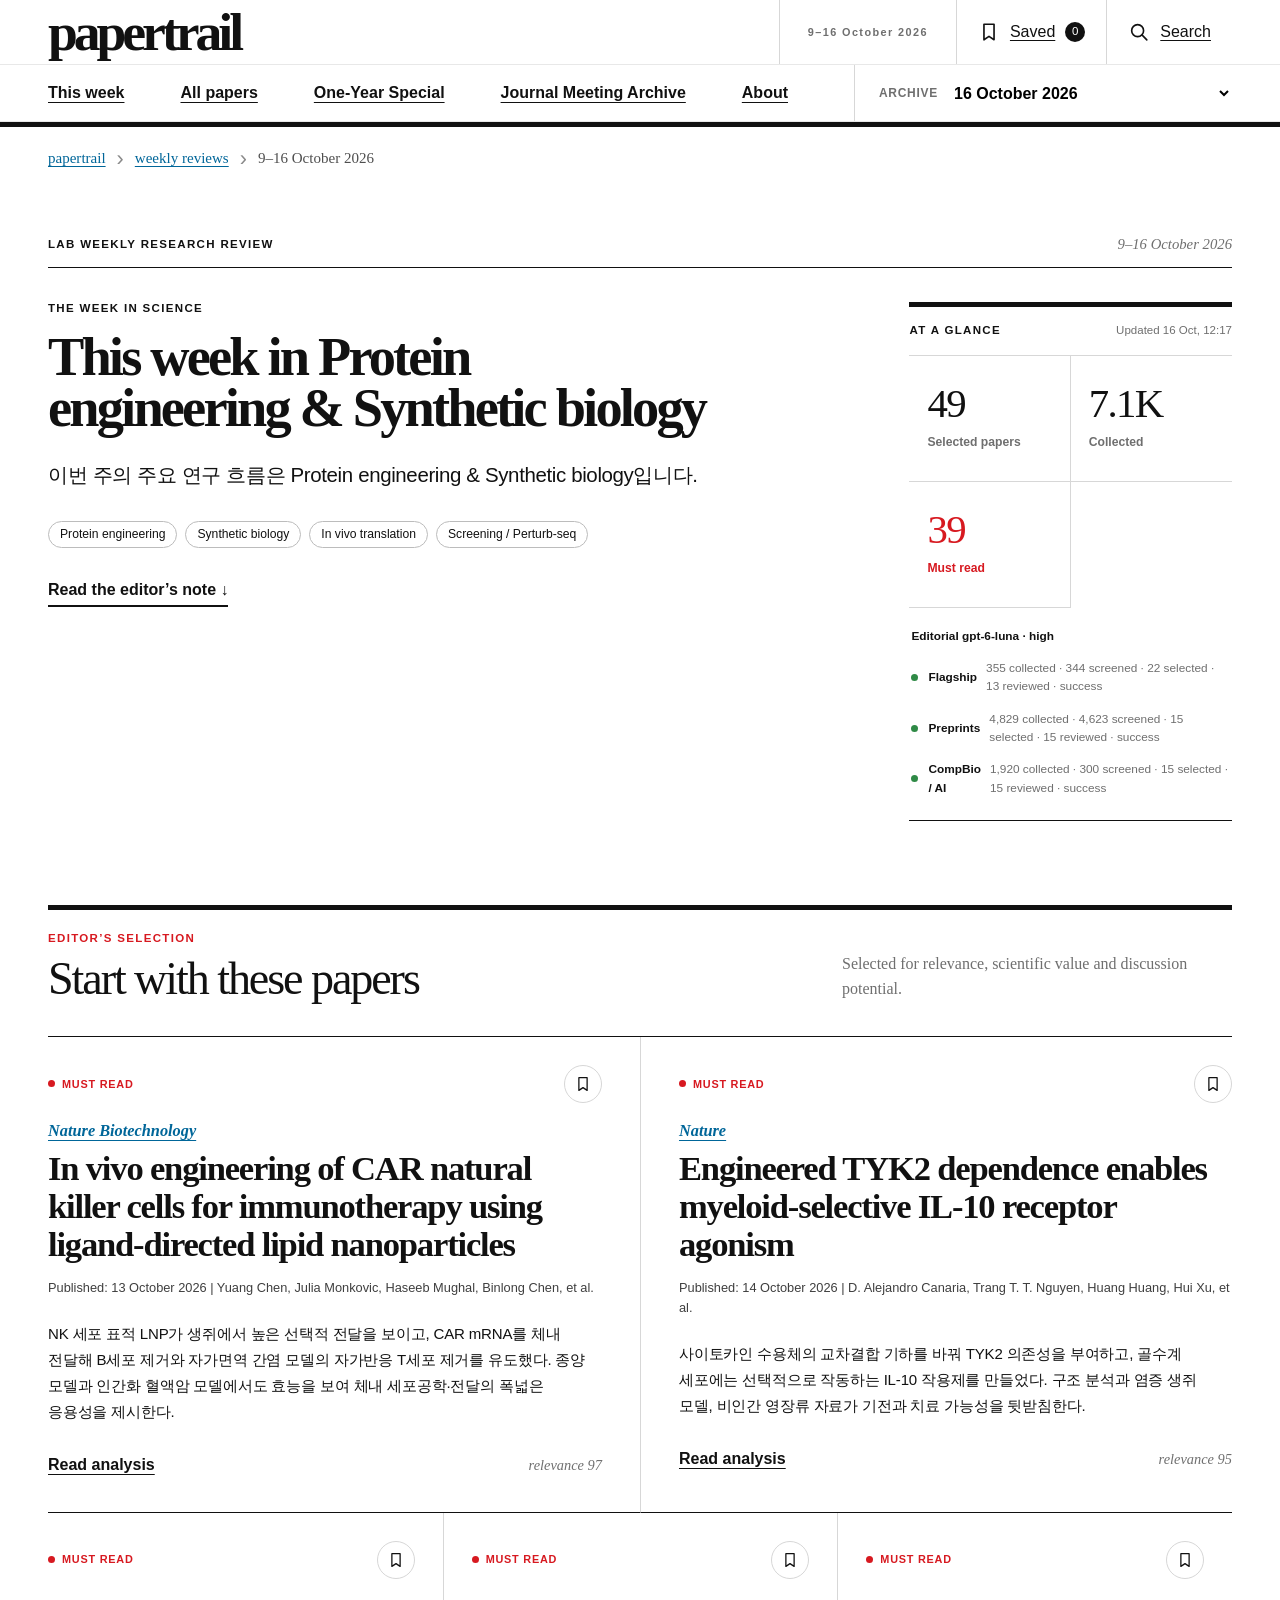
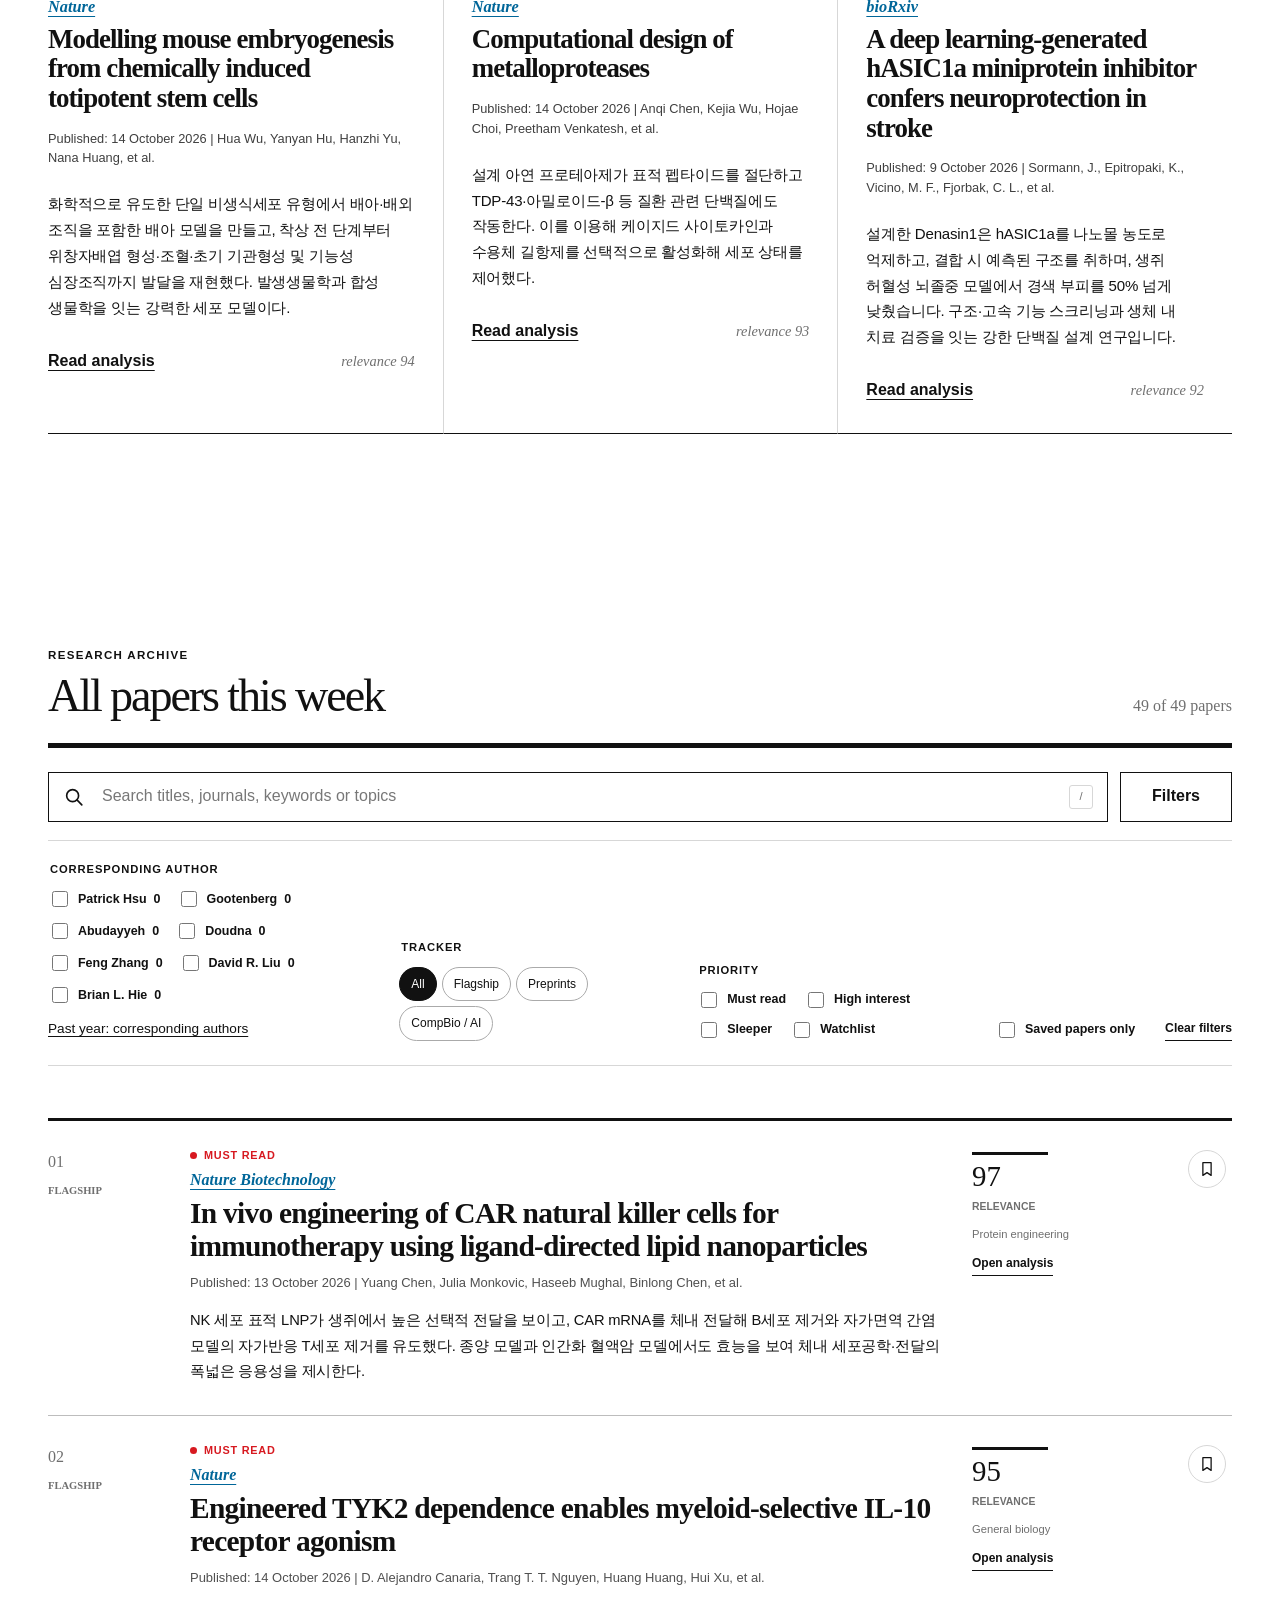
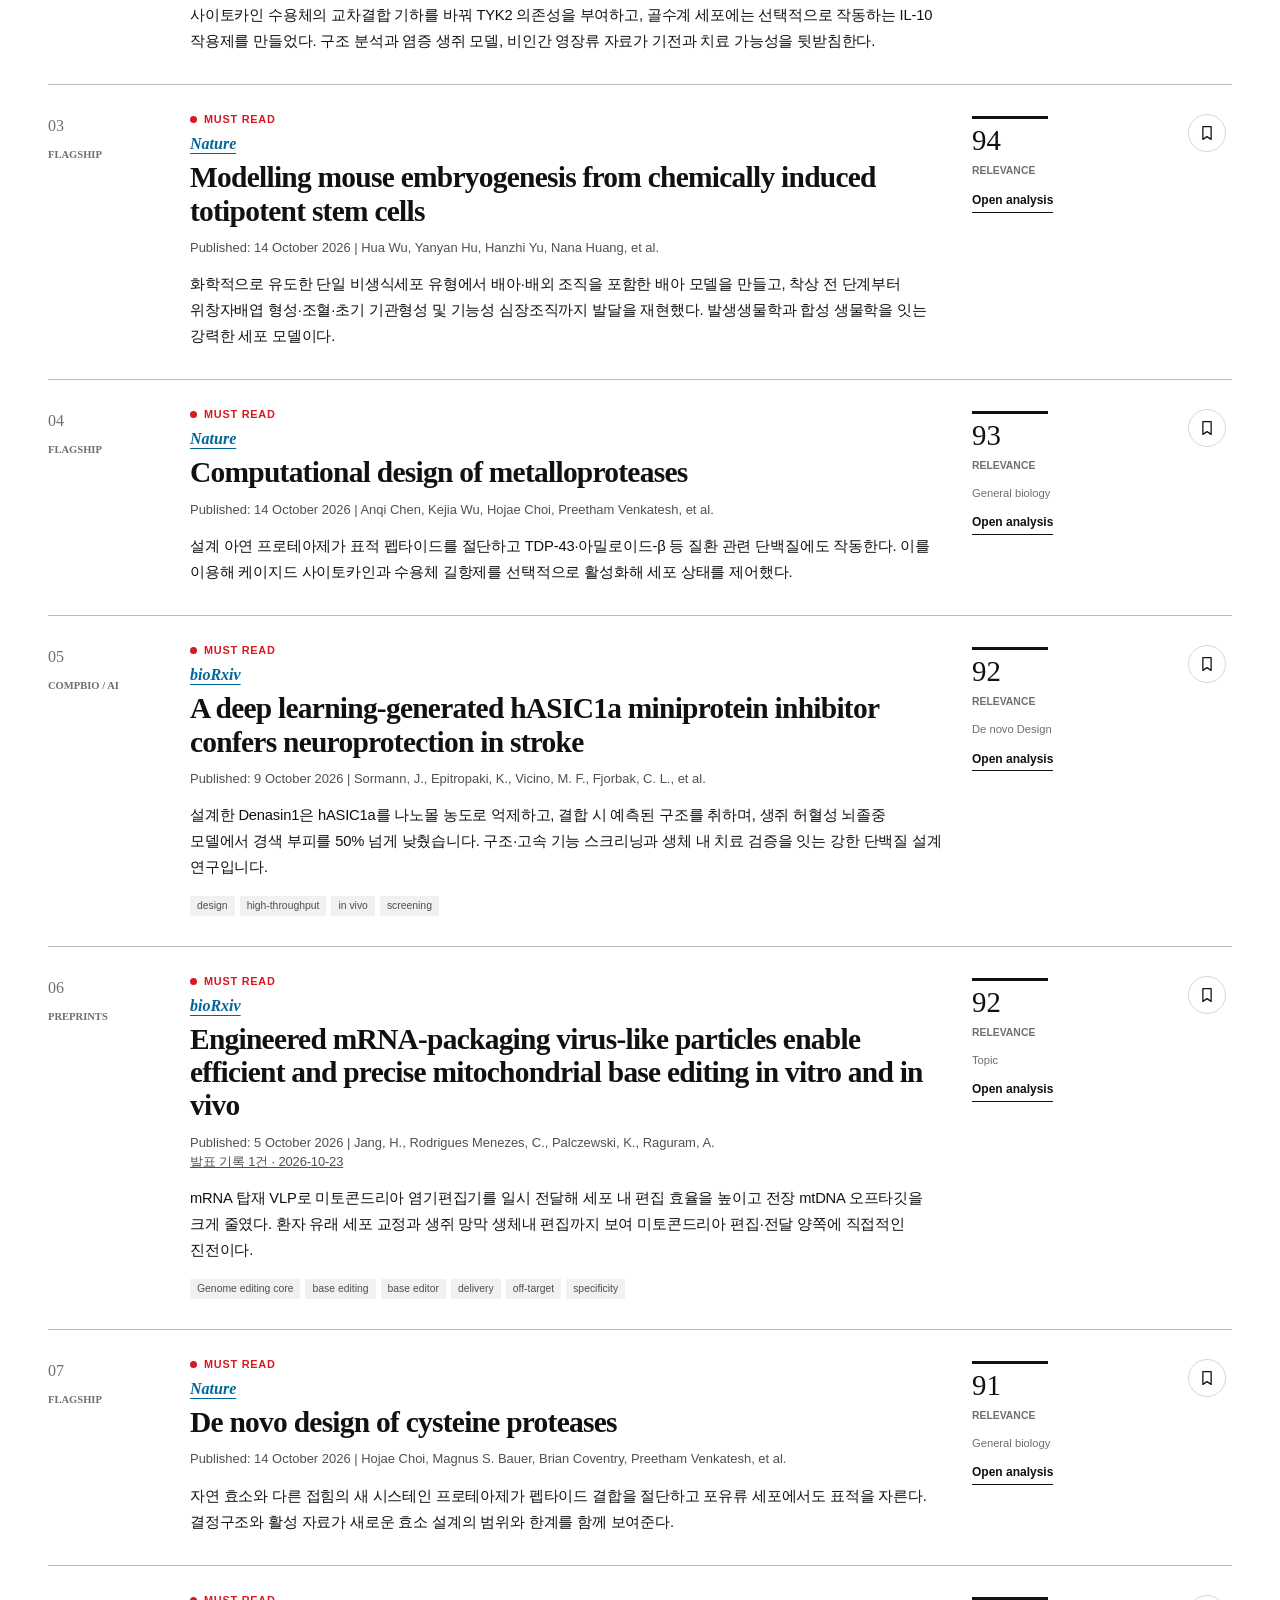
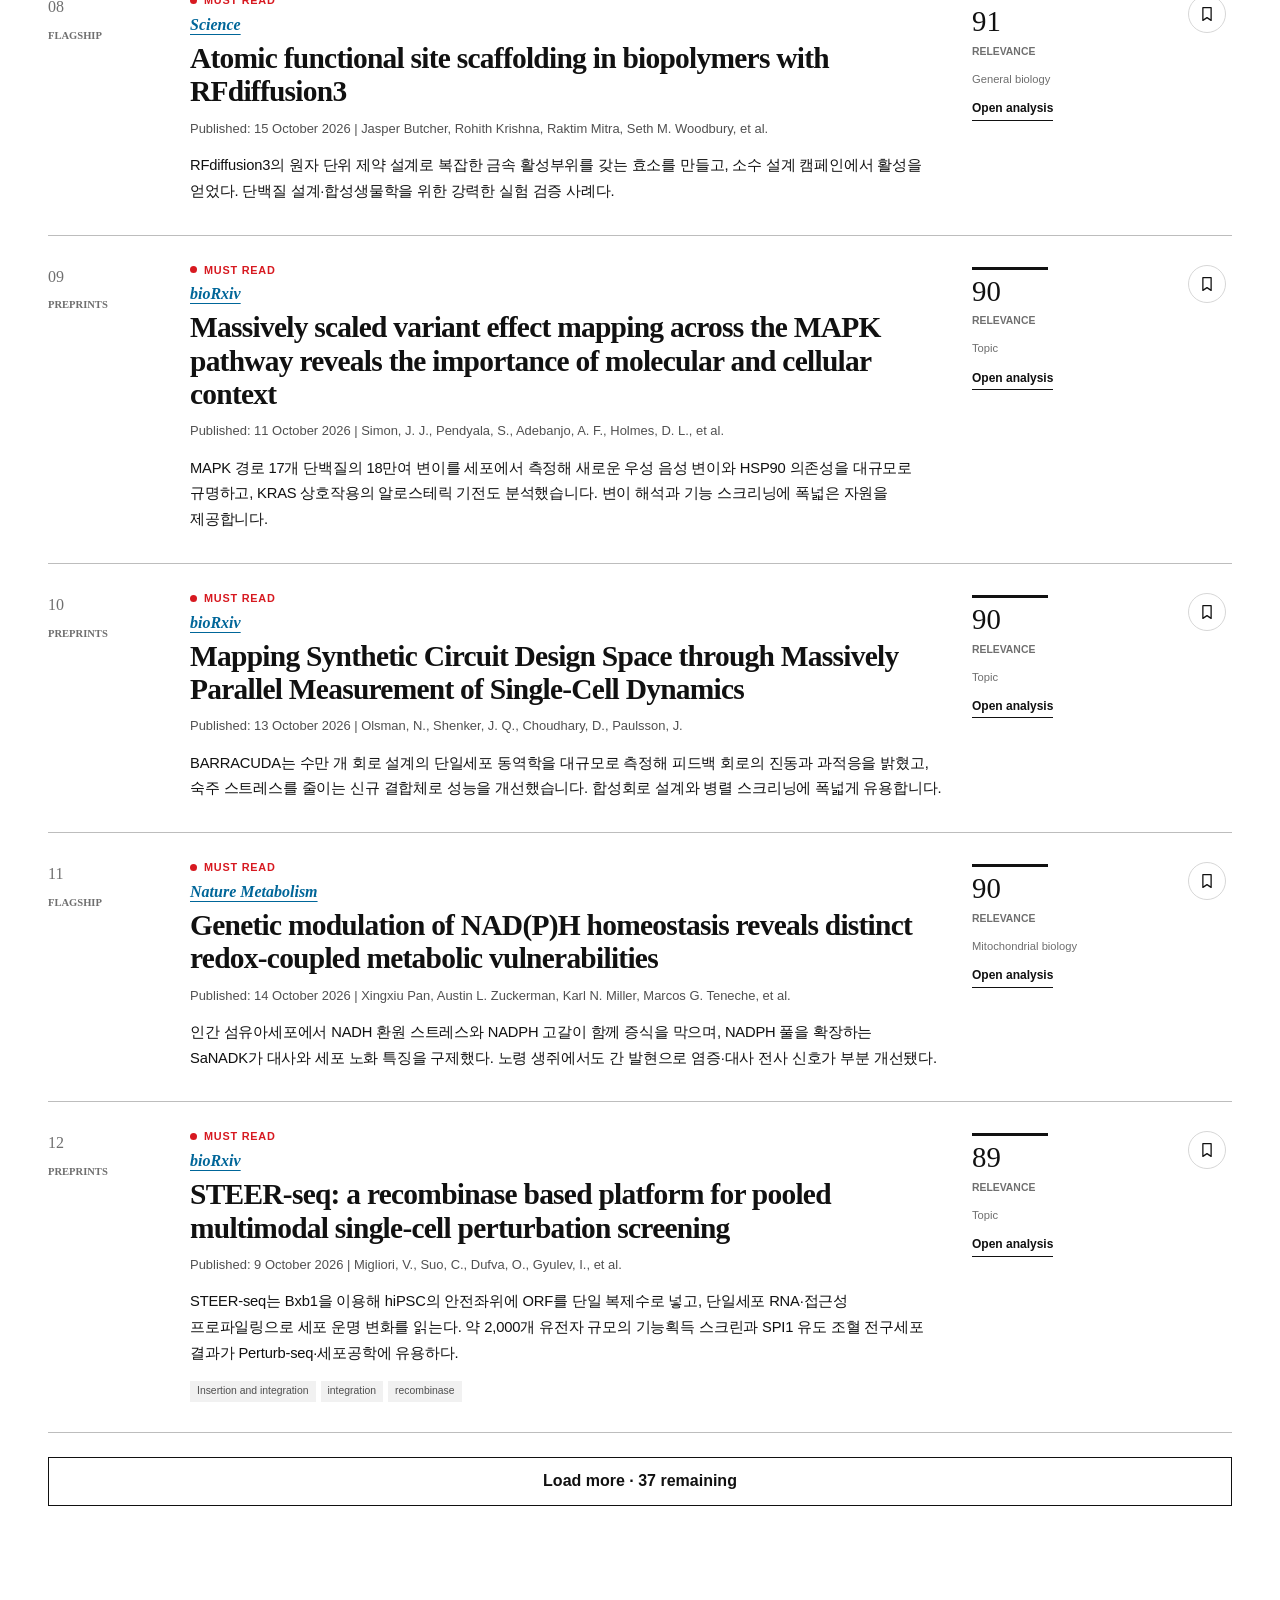
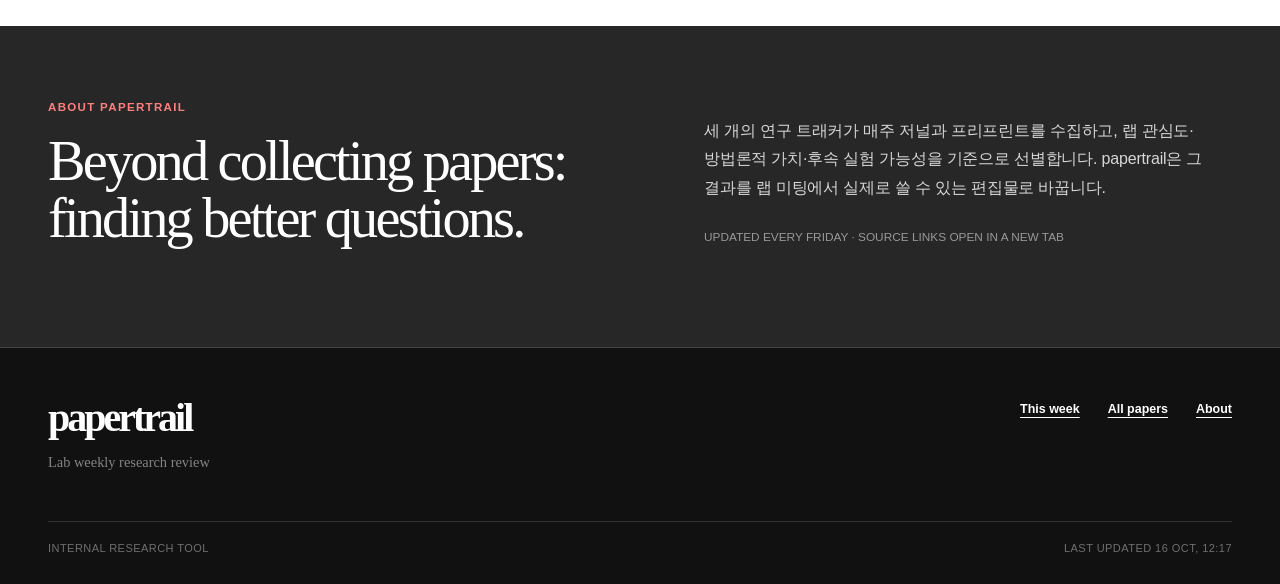
==== commit e9001144: "Add verified annual special and private-name-free meeting archive" ====
--- a/index.html
+++ b/index.html
@@ -1,5 +1,5 @@
 <!doctype html>
-<html lang="en">
+<html lang="en" data-static-data-base="./data">
   <head>
     <meta charset="utf-8" />
     <meta name="viewport" content="width=device-width, initial-scale=1" />
@@ -11,7 +11,8 @@
     <title>papertrail — Lab weekly research review</title>
     <link rel="icon" href="./favicon.svg" type="image/svg+xml" />
     <link rel="stylesheet" href="./styles.css?v=caf139234e4a" />
-    <script src="./app.js?v=ff00a81a69eb" defer></script>
+    <script src="./paper-identity.js?v=77cb6c6da4d8" defer></script>
+    <script src="./app.js?v=821a63d54b29" defer></script>
   </head>
   <body>
     <a class="skip-link" href="#main-content">Skip to content</a>
@@ -47,6 +48,8 @@
           <div class="nav-links" id="nav-links">
             <a href="#this-week">This week</a>
             <a href="#papers">All papers</a>
+            <a href="./special.html">One-Year Special</a>
+            <a href="./journal-meetings.html">Journal Meeting Archive</a>
             <a href="#lab-ideas">Lab ideas</a>
             <a href="#feedback">Feedback</a>
             <a href="#about">About</a>
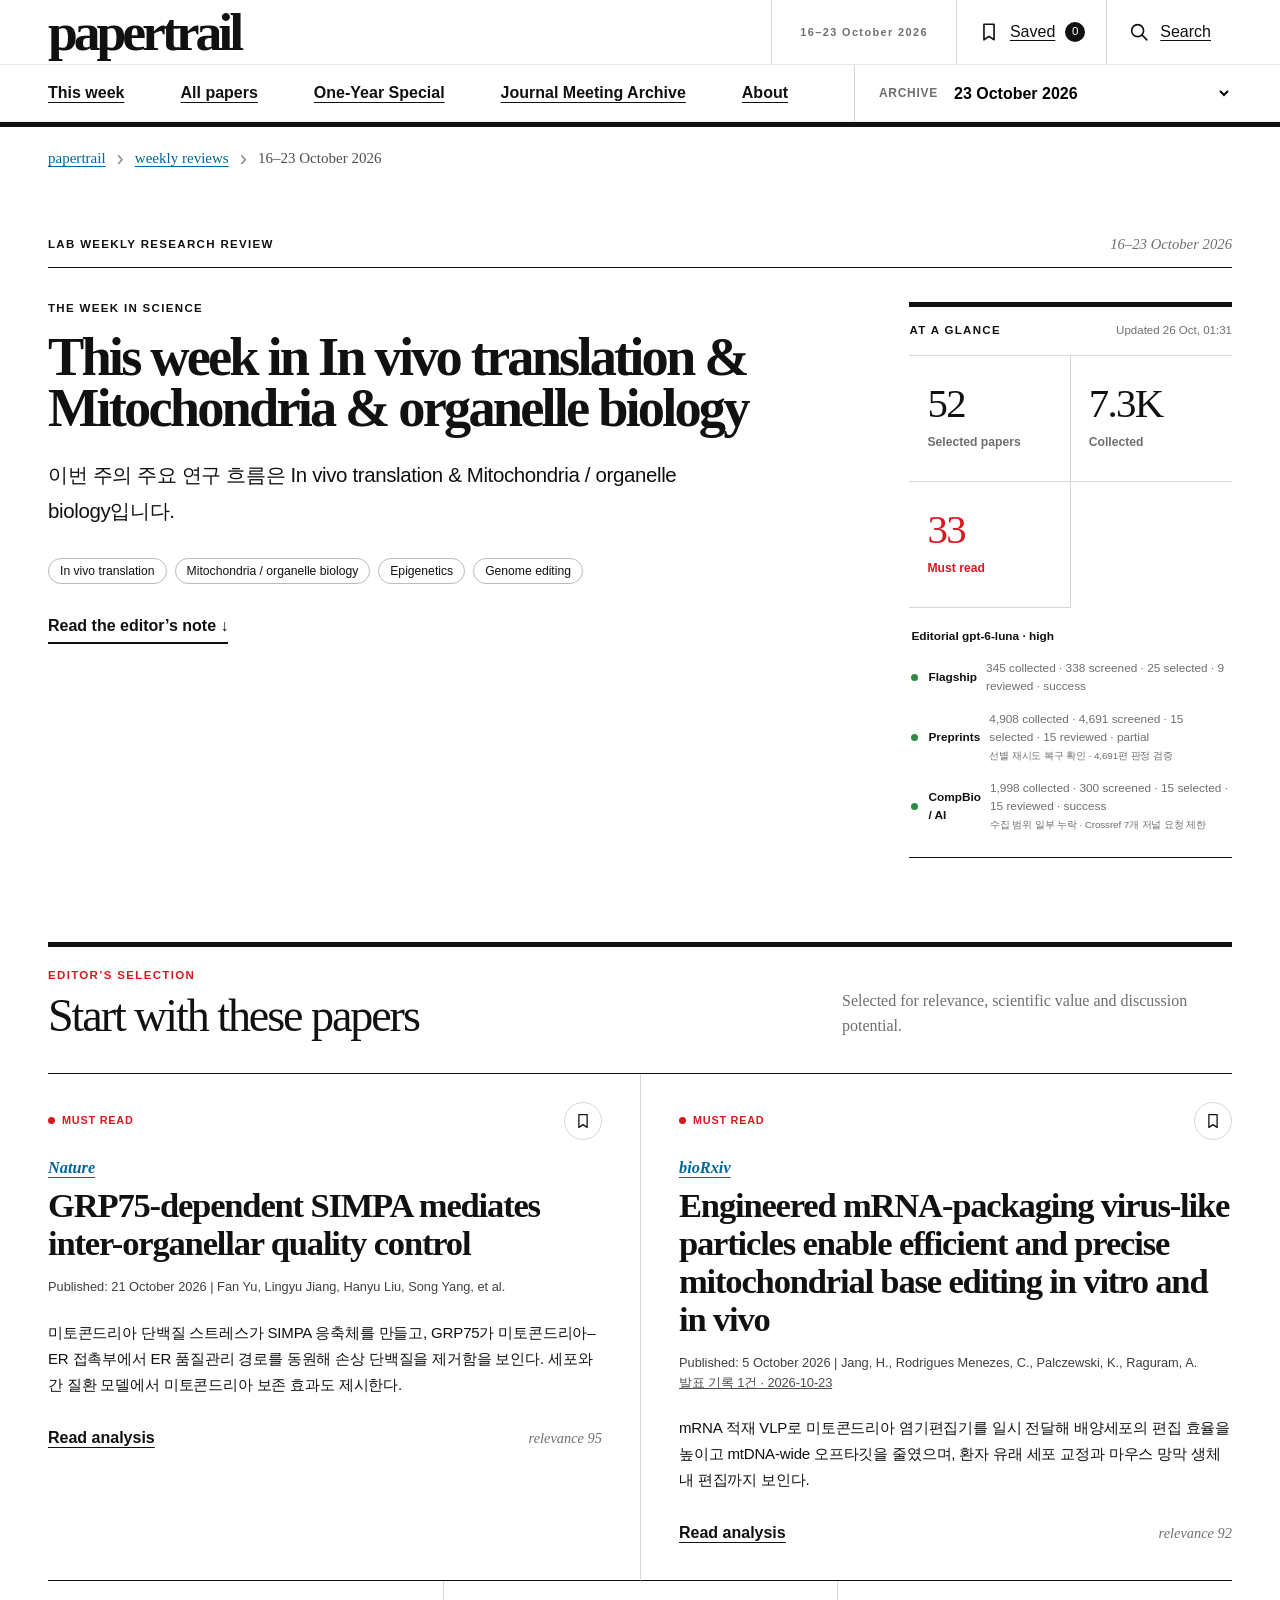
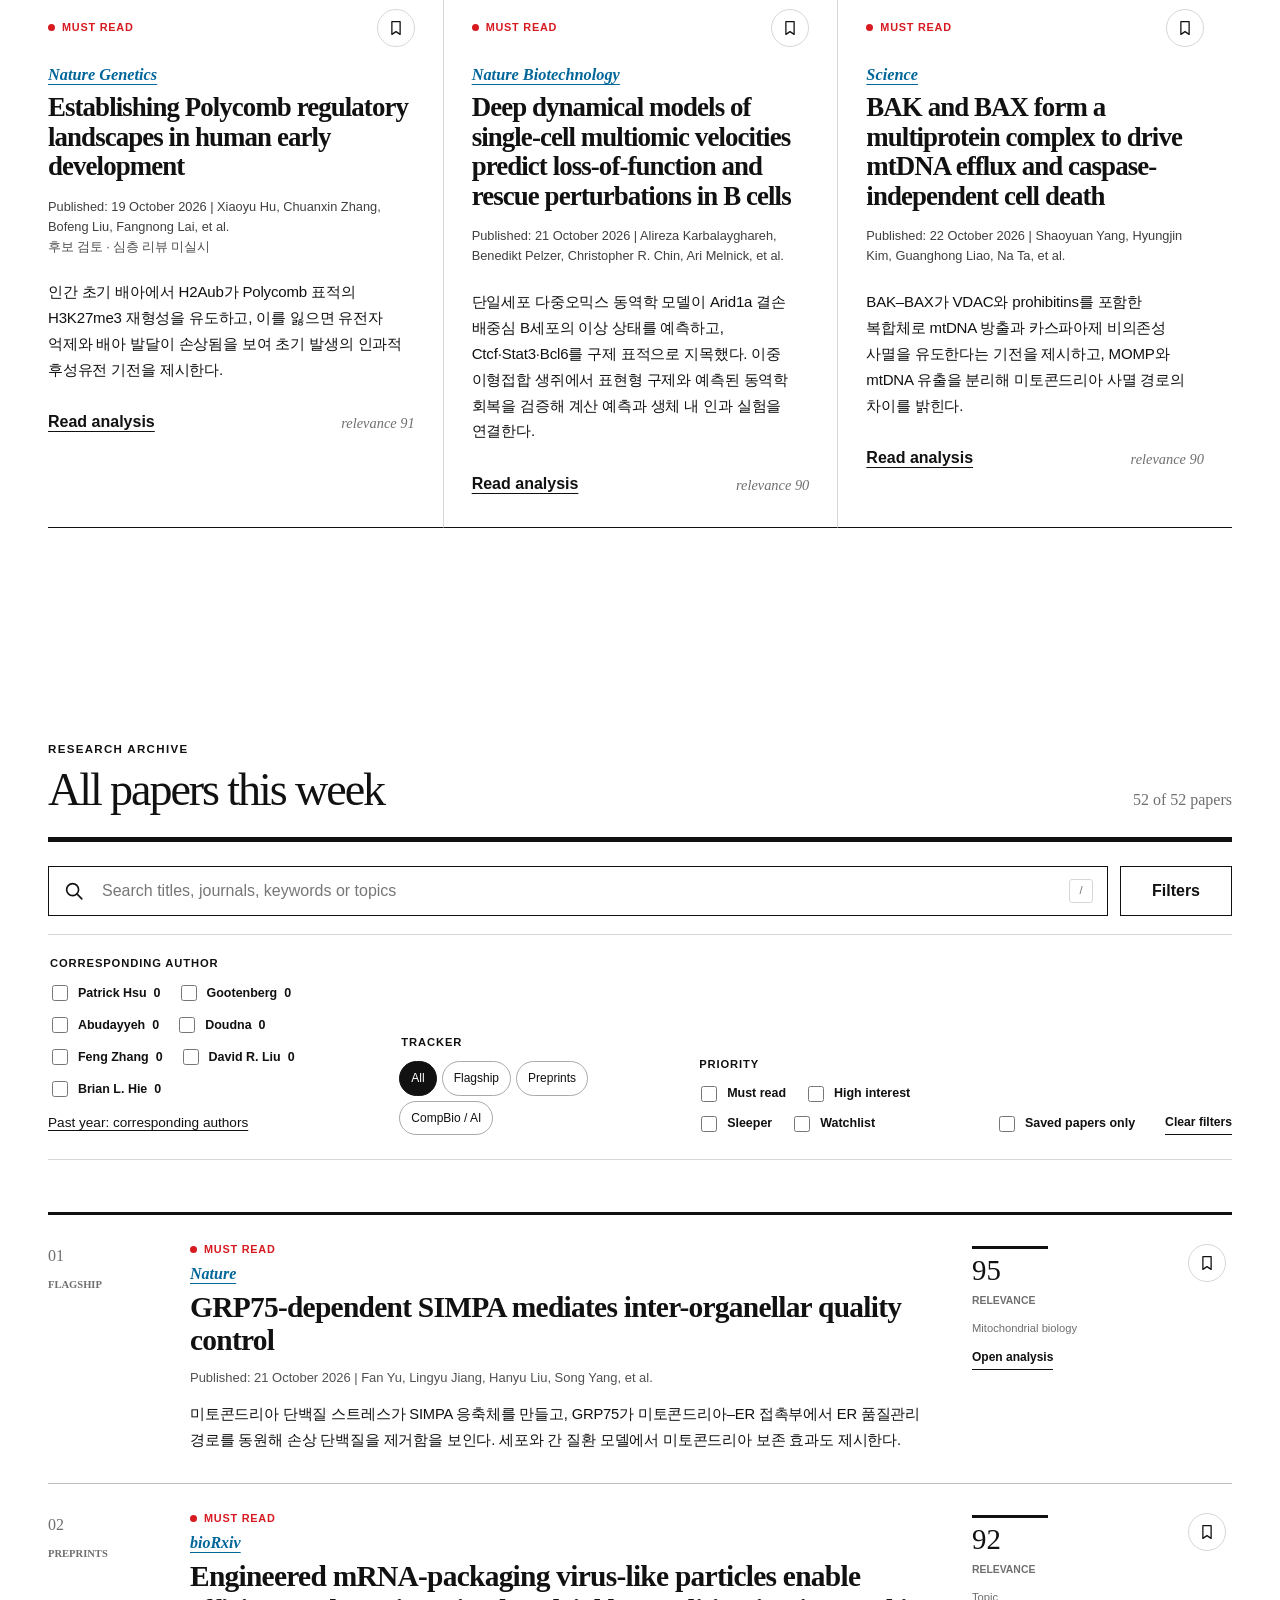
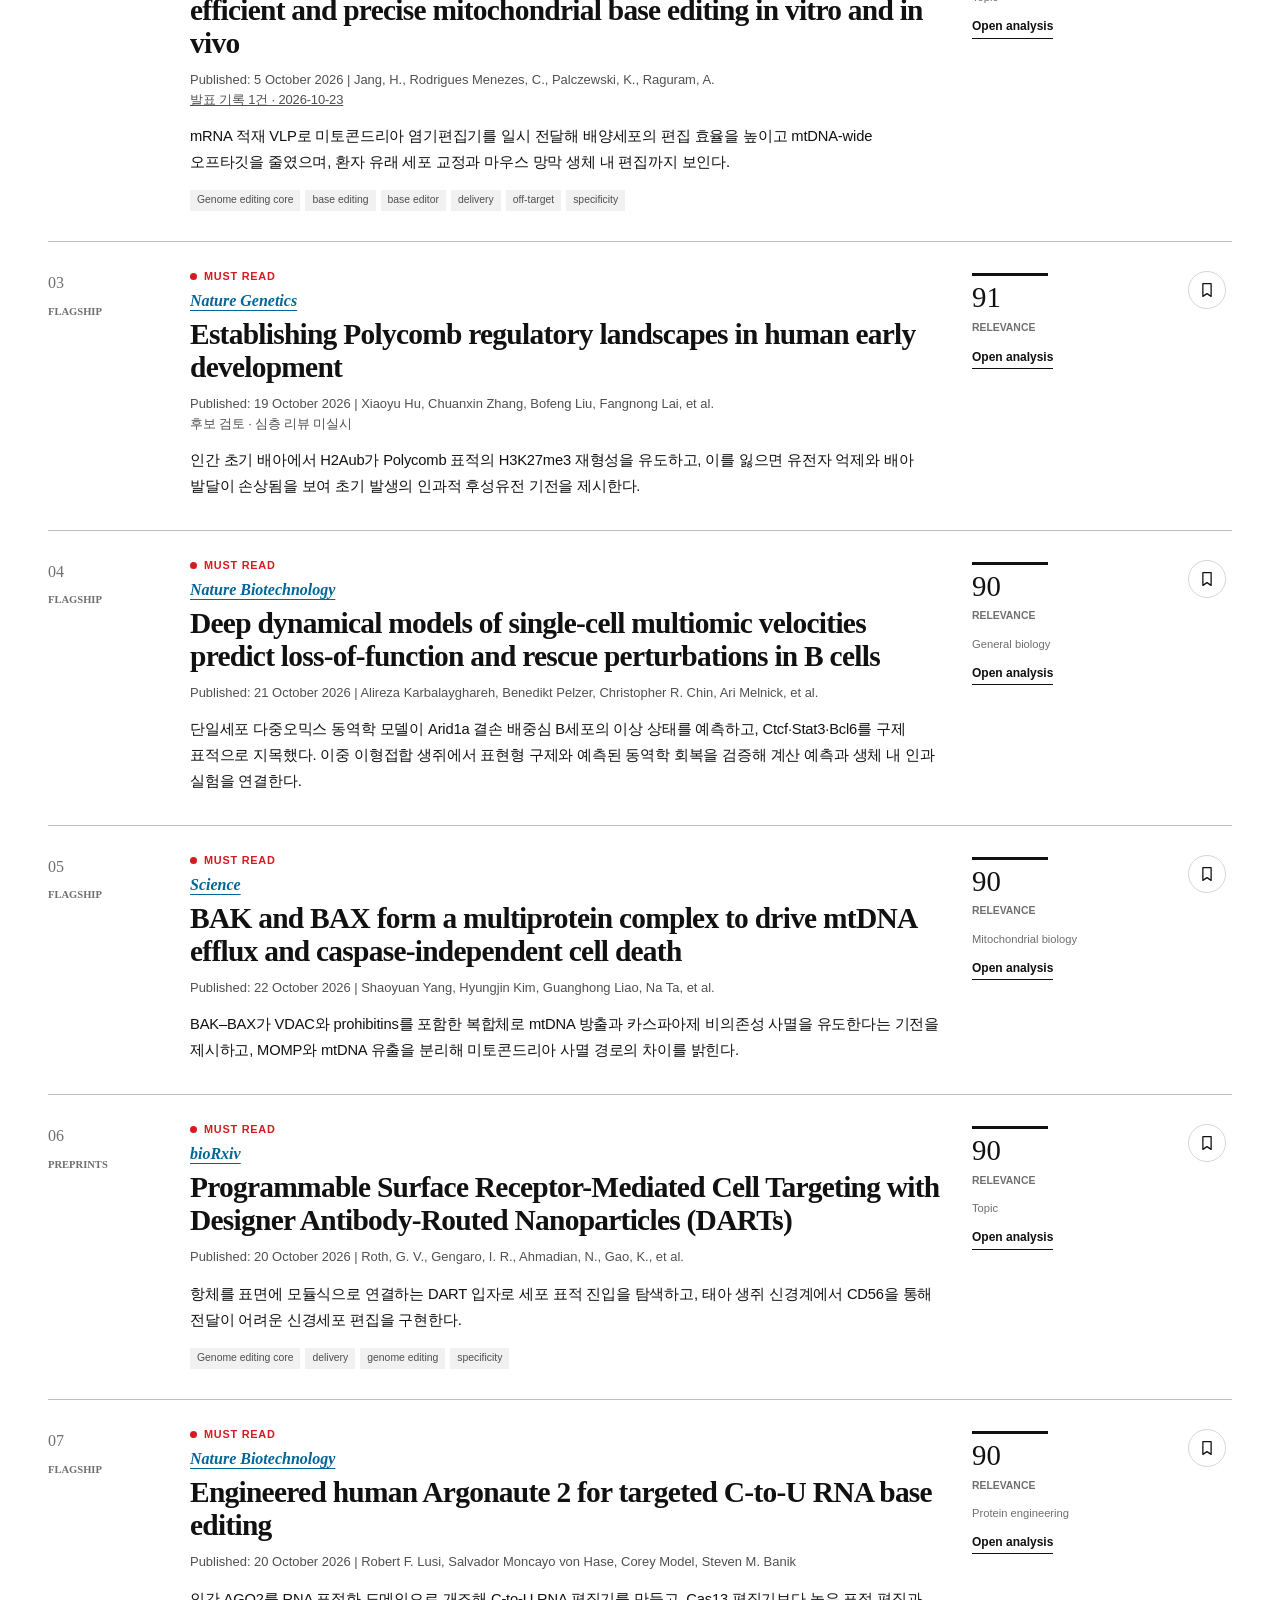
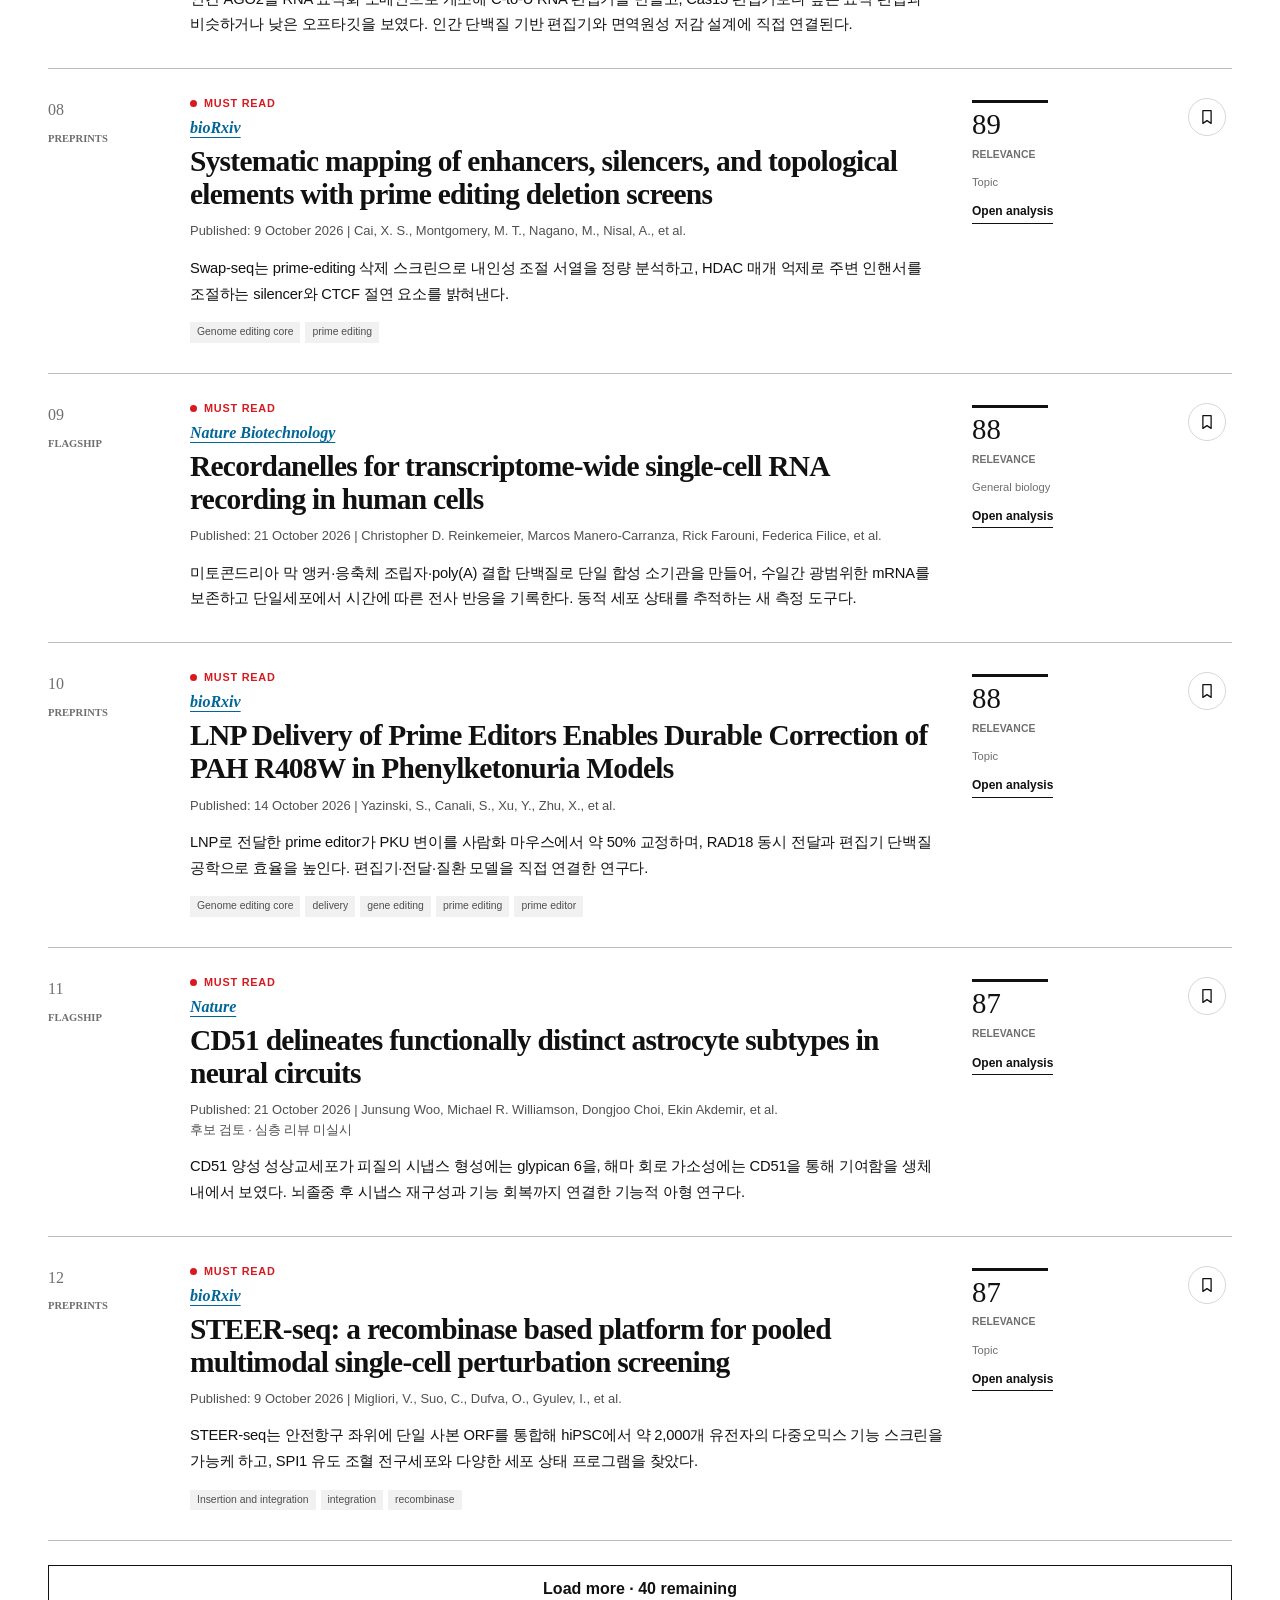
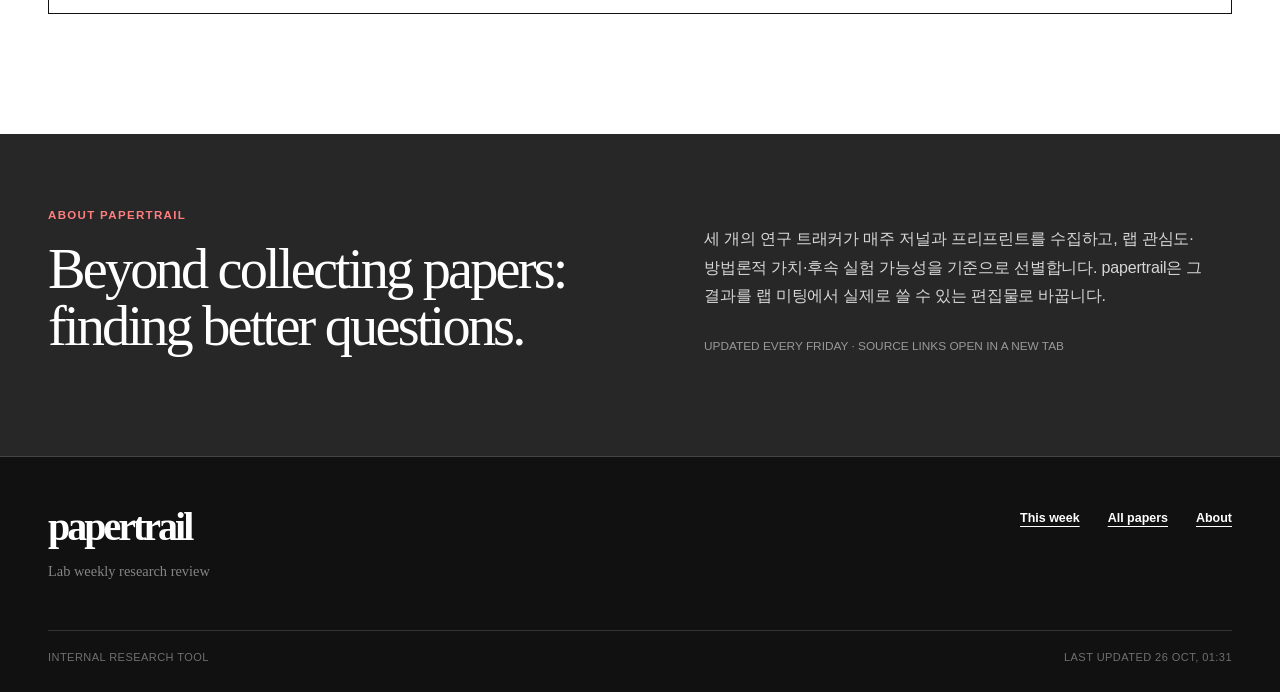
==== commit f9f6b706: "Publish October 23 weekly issue with source coverage and review audit" ====
--- a/index.html
+++ b/index.html
@@ -12,7 +12,7 @@
     <link rel="icon" href="./favicon.svg" type="image/svg+xml" />
     <link rel="stylesheet" href="./styles.css?v=caf139234e4a" />
     <script src="./paper-identity.js?v=77cb6c6da4d8" defer></script>
-    <script src="./app.js?v=821a63d54b29" defer></script>
+    <script src="./app.js?v=b8e2e3e39444" defer></script>
   </head>
   <body>
     <a class="skip-link" href="#main-content">Skip to content</a>
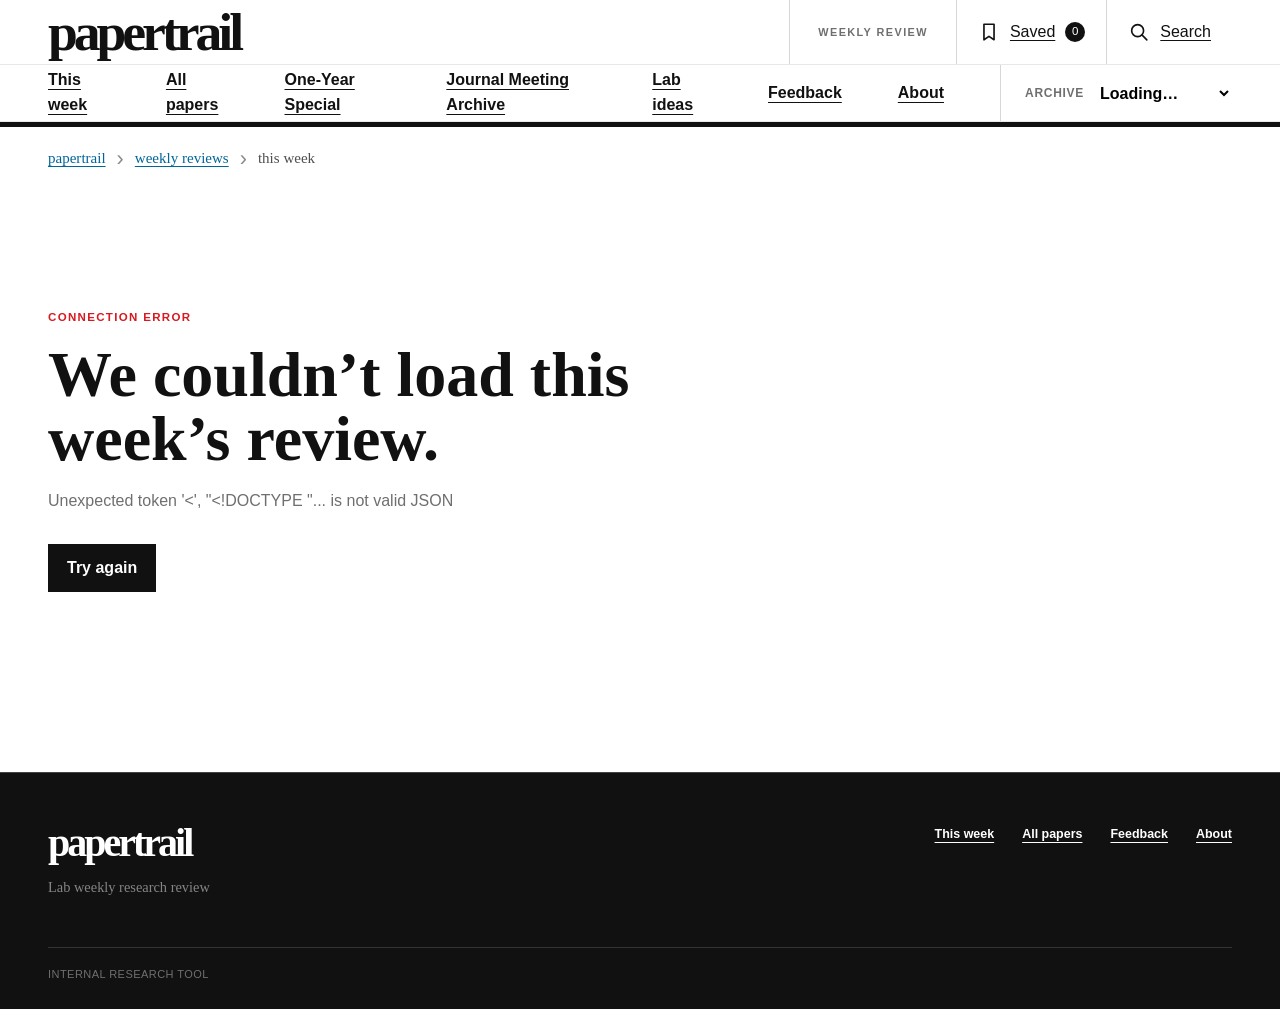
==== commit a615ca4d: "Update weekly Papertrail data (2026-11-02 19:05 +09:00)" ====
--- a/index.html
+++ b/index.html
@@ -1,5 +1,5 @@
 <!doctype html>
-<html lang="en" data-static-data-base="./data">
+<html lang="en">
   <head>
     <meta charset="utf-8" />
     <meta name="viewport" content="width=device-width, initial-scale=1" />
@@ -11,7 +11,7 @@
     <title>papertrail — Lab weekly research review</title>
     <link rel="icon" href="./favicon.svg" type="image/svg+xml" />
     <link rel="stylesheet" href="./styles.css?v=caf139234e4a" />
-    <script src="./paper-identity.js?v=77cb6c6da4d8" defer></script>
+    <script src="./paper-identity.js" defer></script>
     <script src="./app.js?v=b8e2e3e39444" defer></script>
   </head>
   <body>
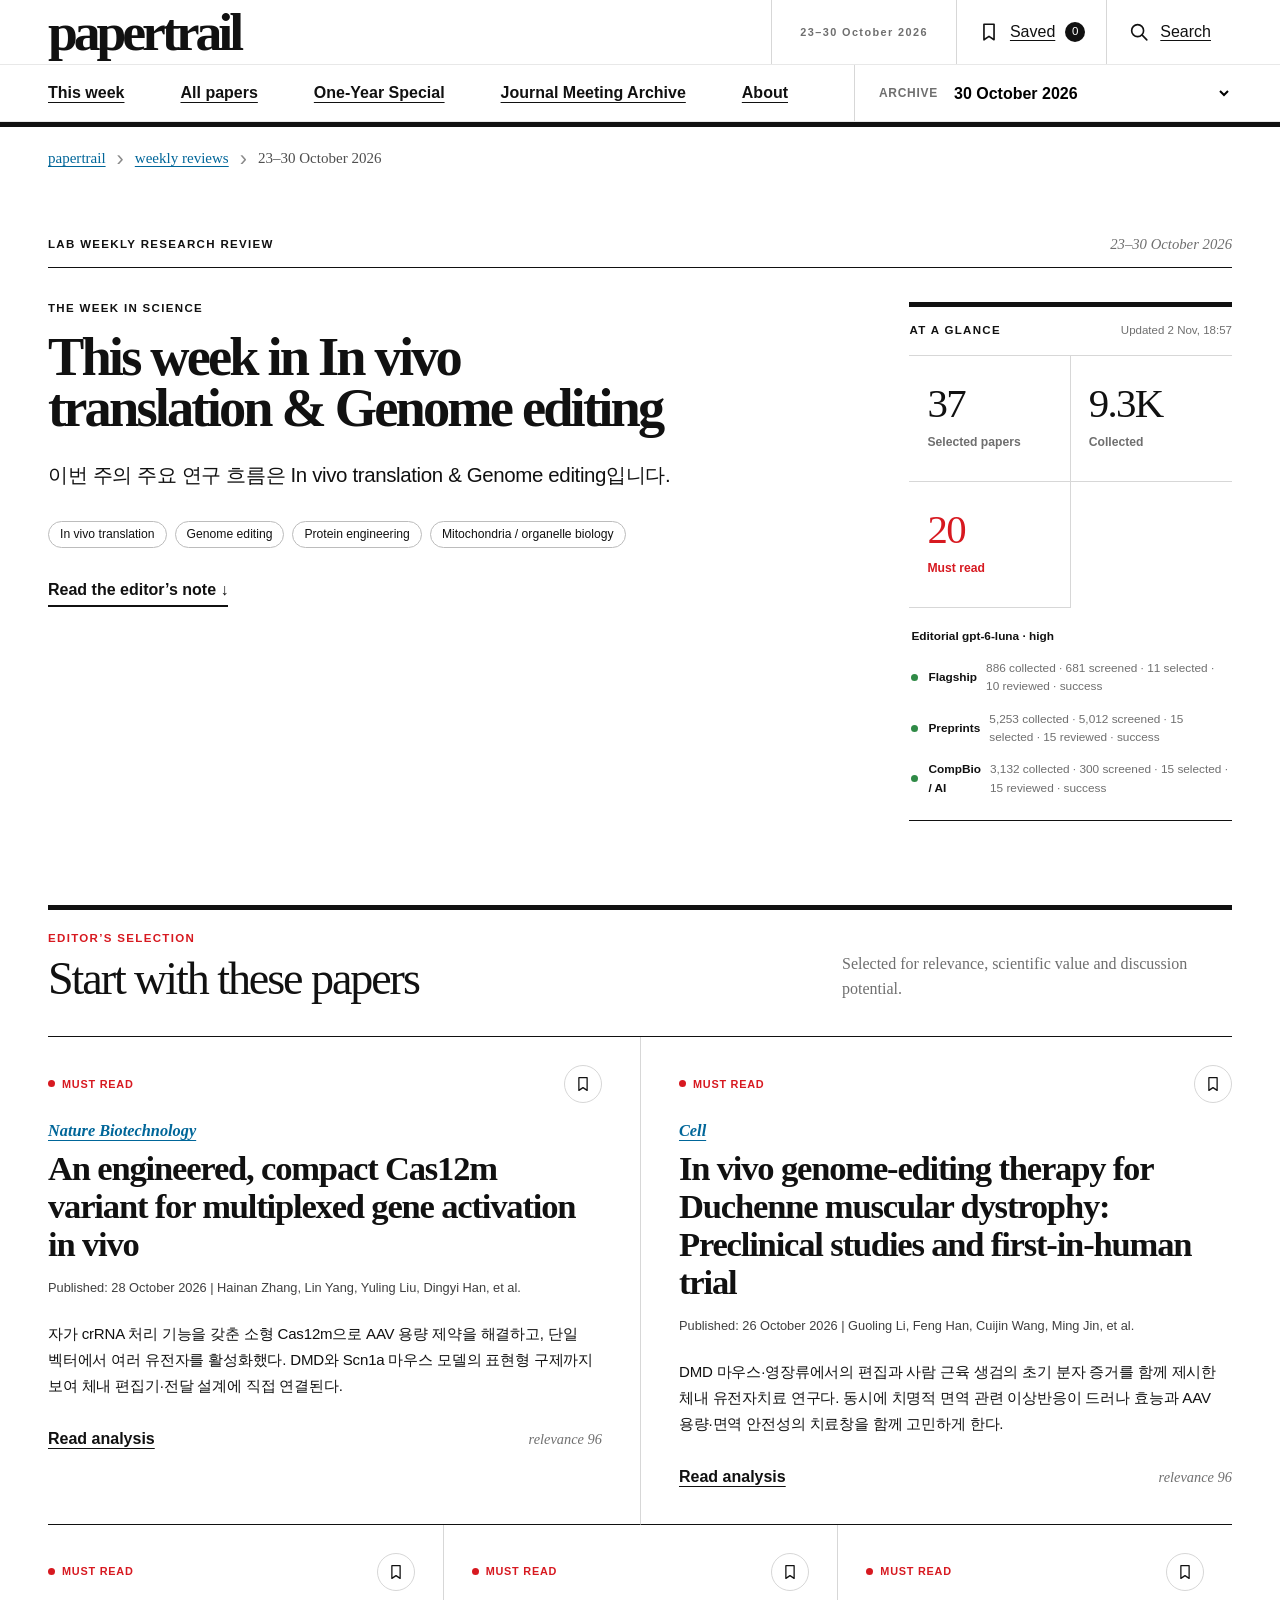
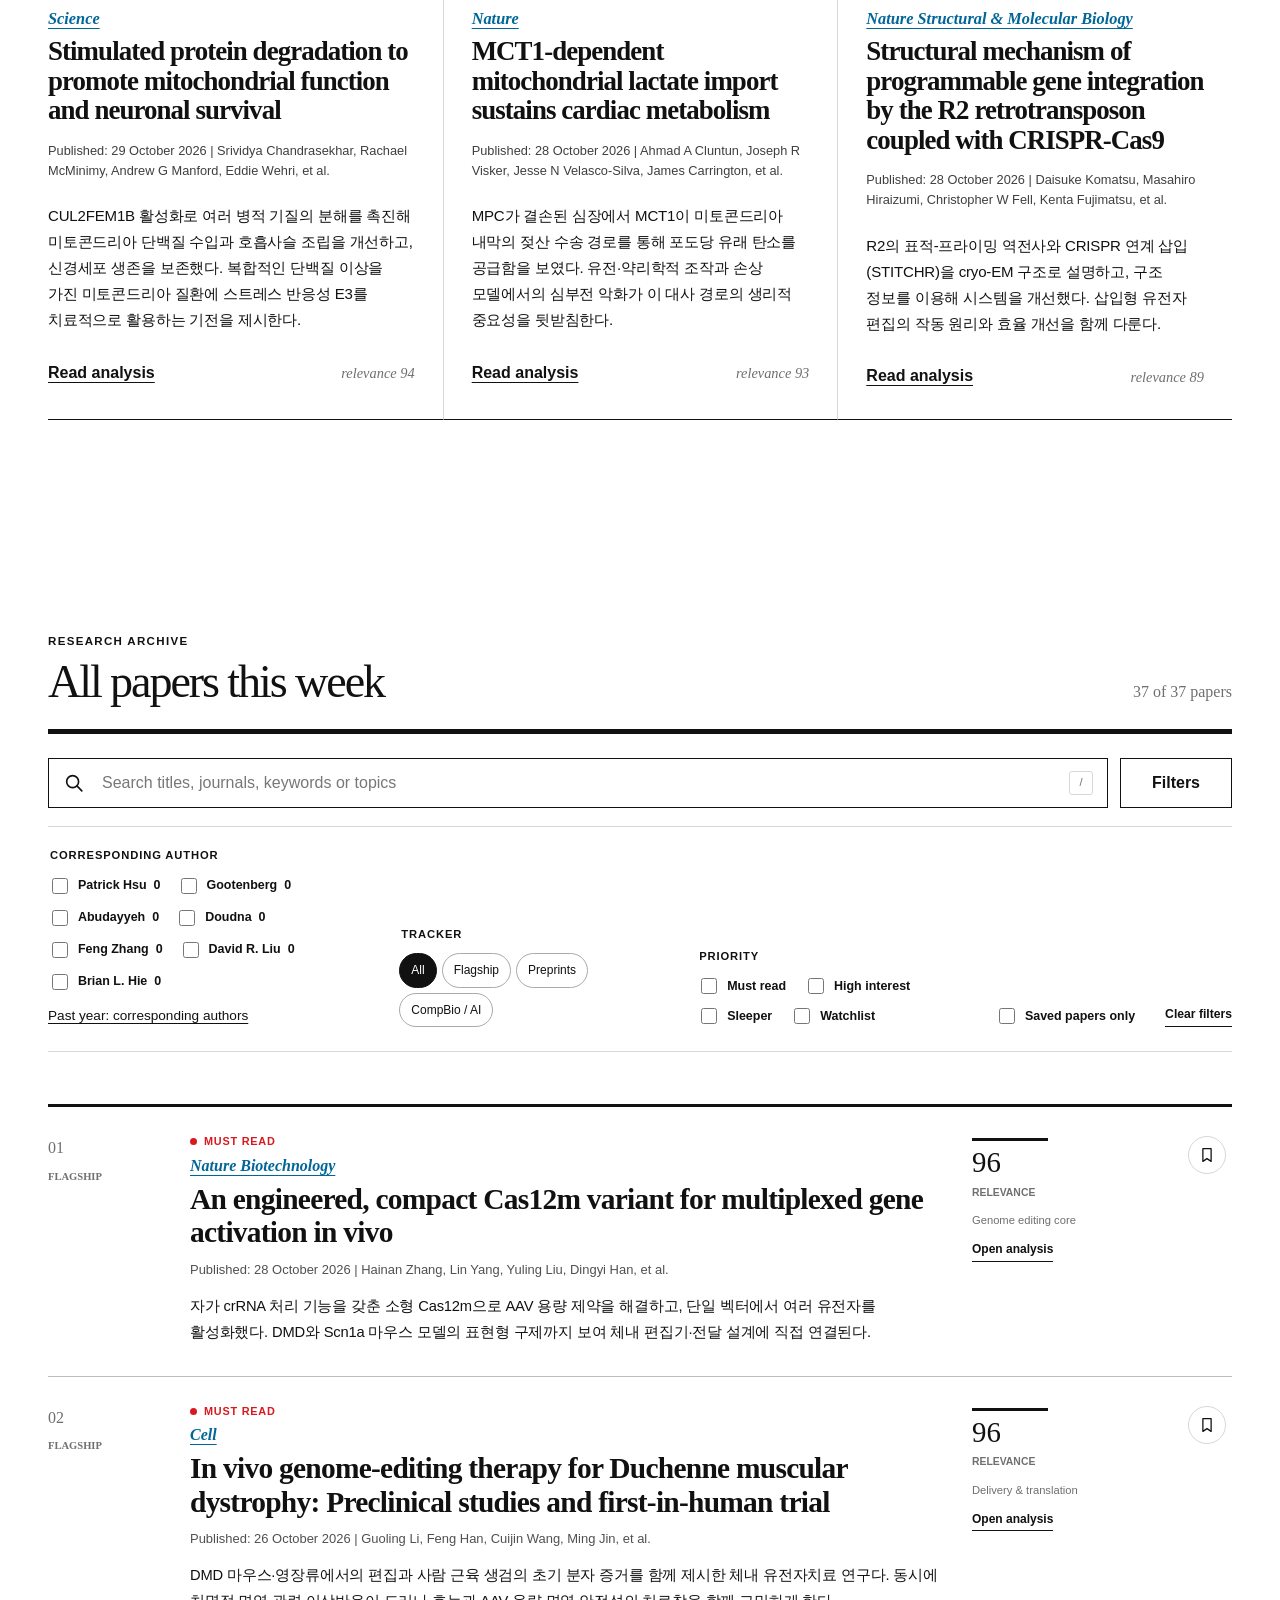
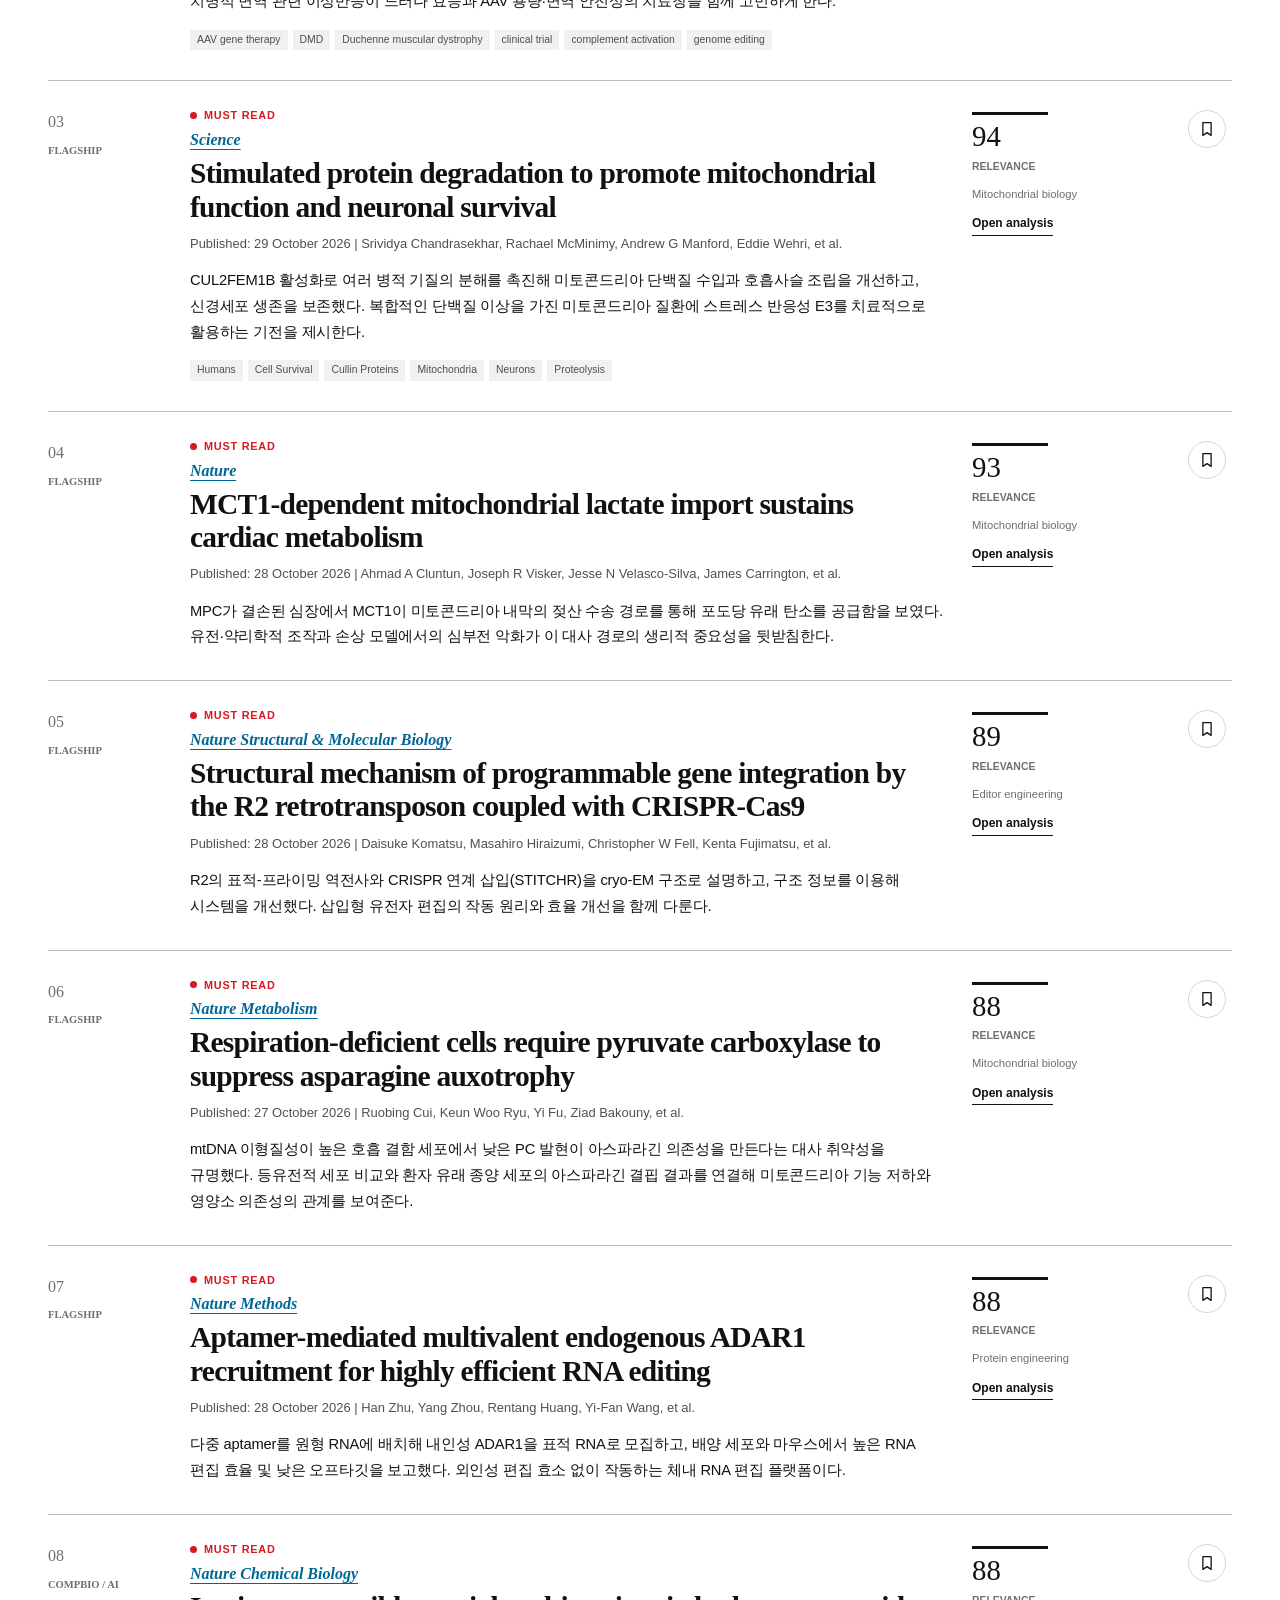
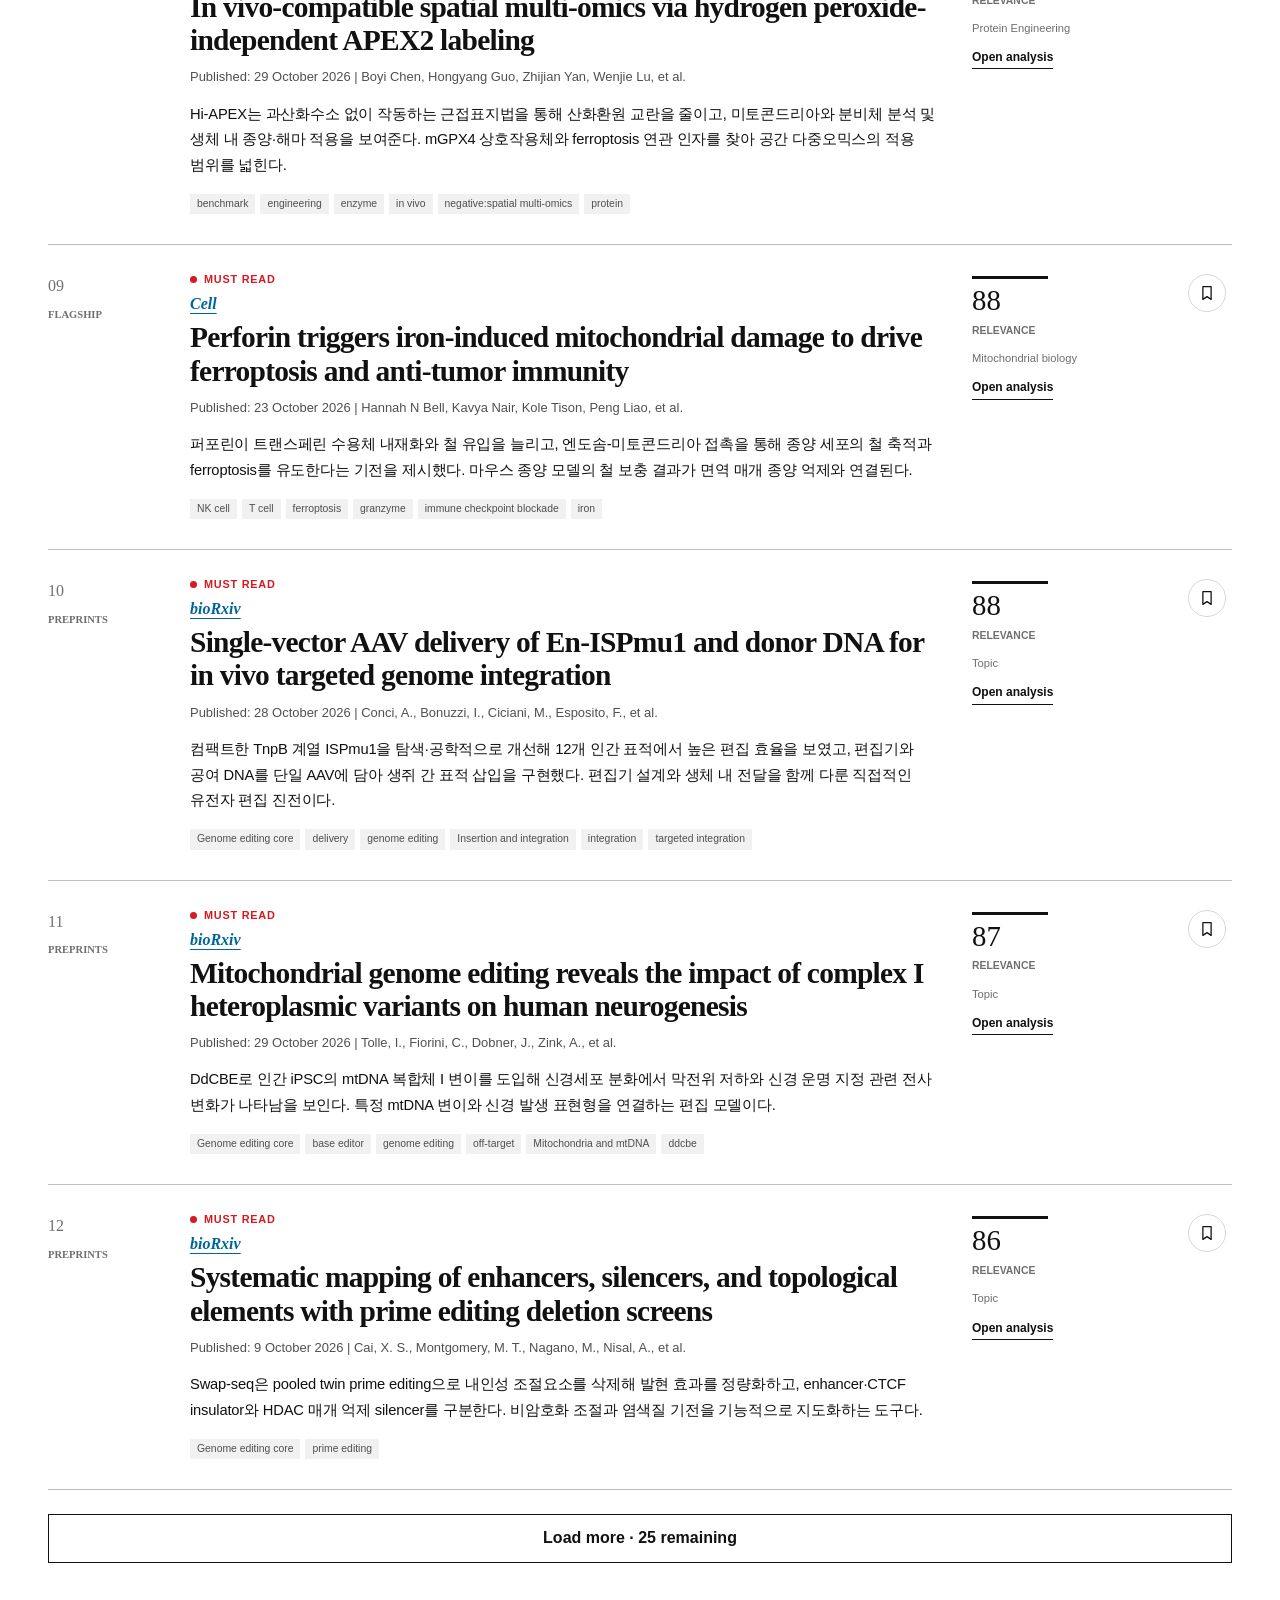
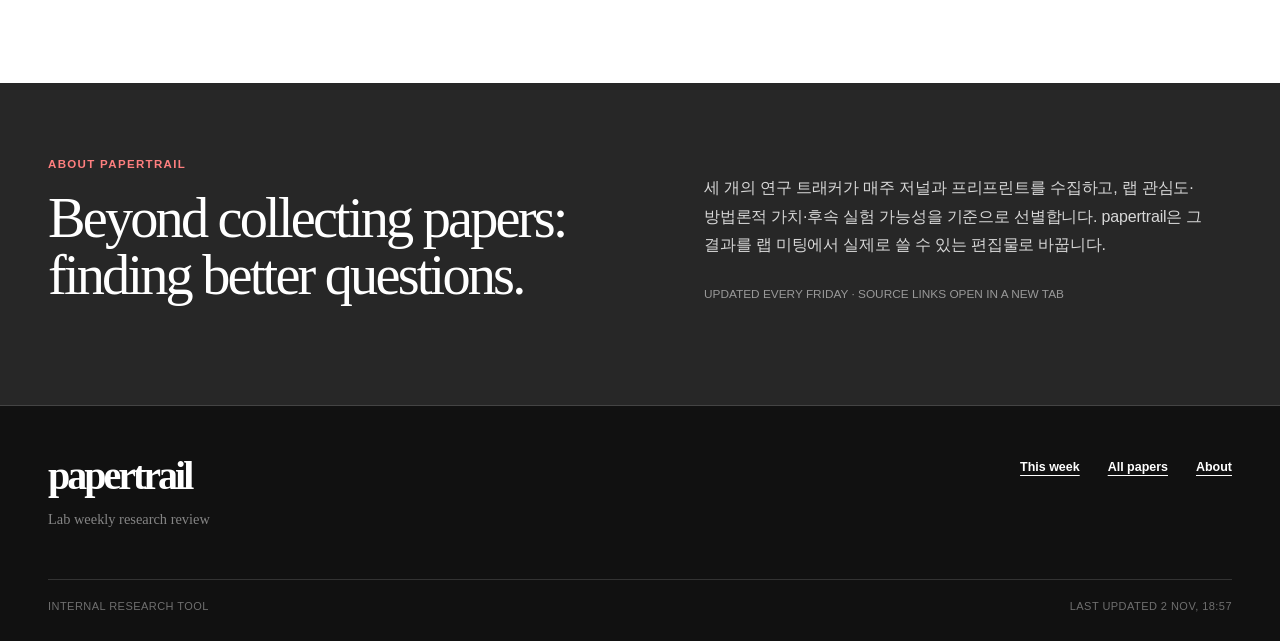
==== commit fa105aa8: "Preserve static data route and identity asset fingerprint" ====
--- a/index.html
+++ b/index.html
@@ -1,5 +1,5 @@
 <!doctype html>
-<html lang="en">
+<html lang="en" data-static-data-base="./data">
   <head>
     <meta charset="utf-8" />
     <meta name="viewport" content="width=device-width, initial-scale=1" />
@@ -11,7 +11,7 @@
     <title>papertrail — Lab weekly research review</title>
     <link rel="icon" href="./favicon.svg" type="image/svg+xml" />
     <link rel="stylesheet" href="./styles.css?v=caf139234e4a" />
-    <script src="./paper-identity.js" defer></script>
+    <script src="./paper-identity.js?v=77cb6c6da4d8" defer></script>
     <script src="./app.js?v=b8e2e3e39444" defer></script>
   </head>
   <body>
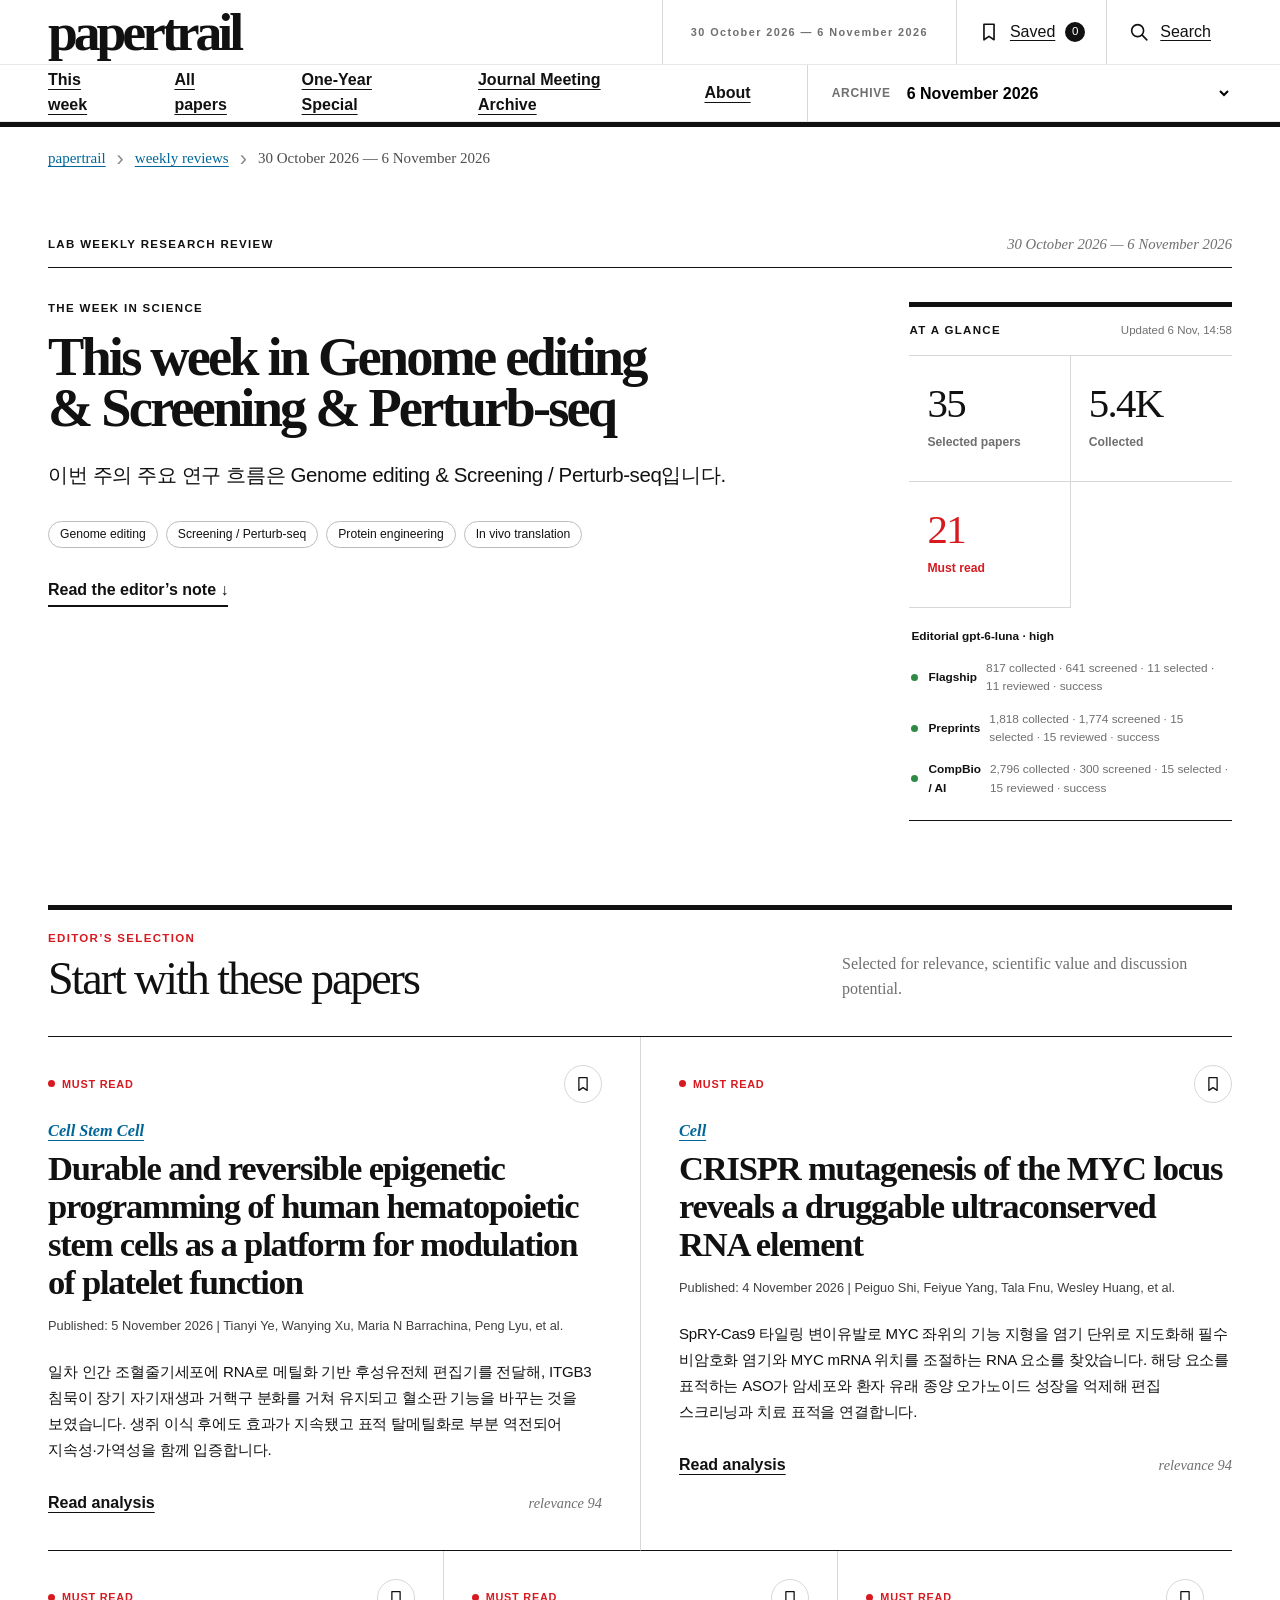
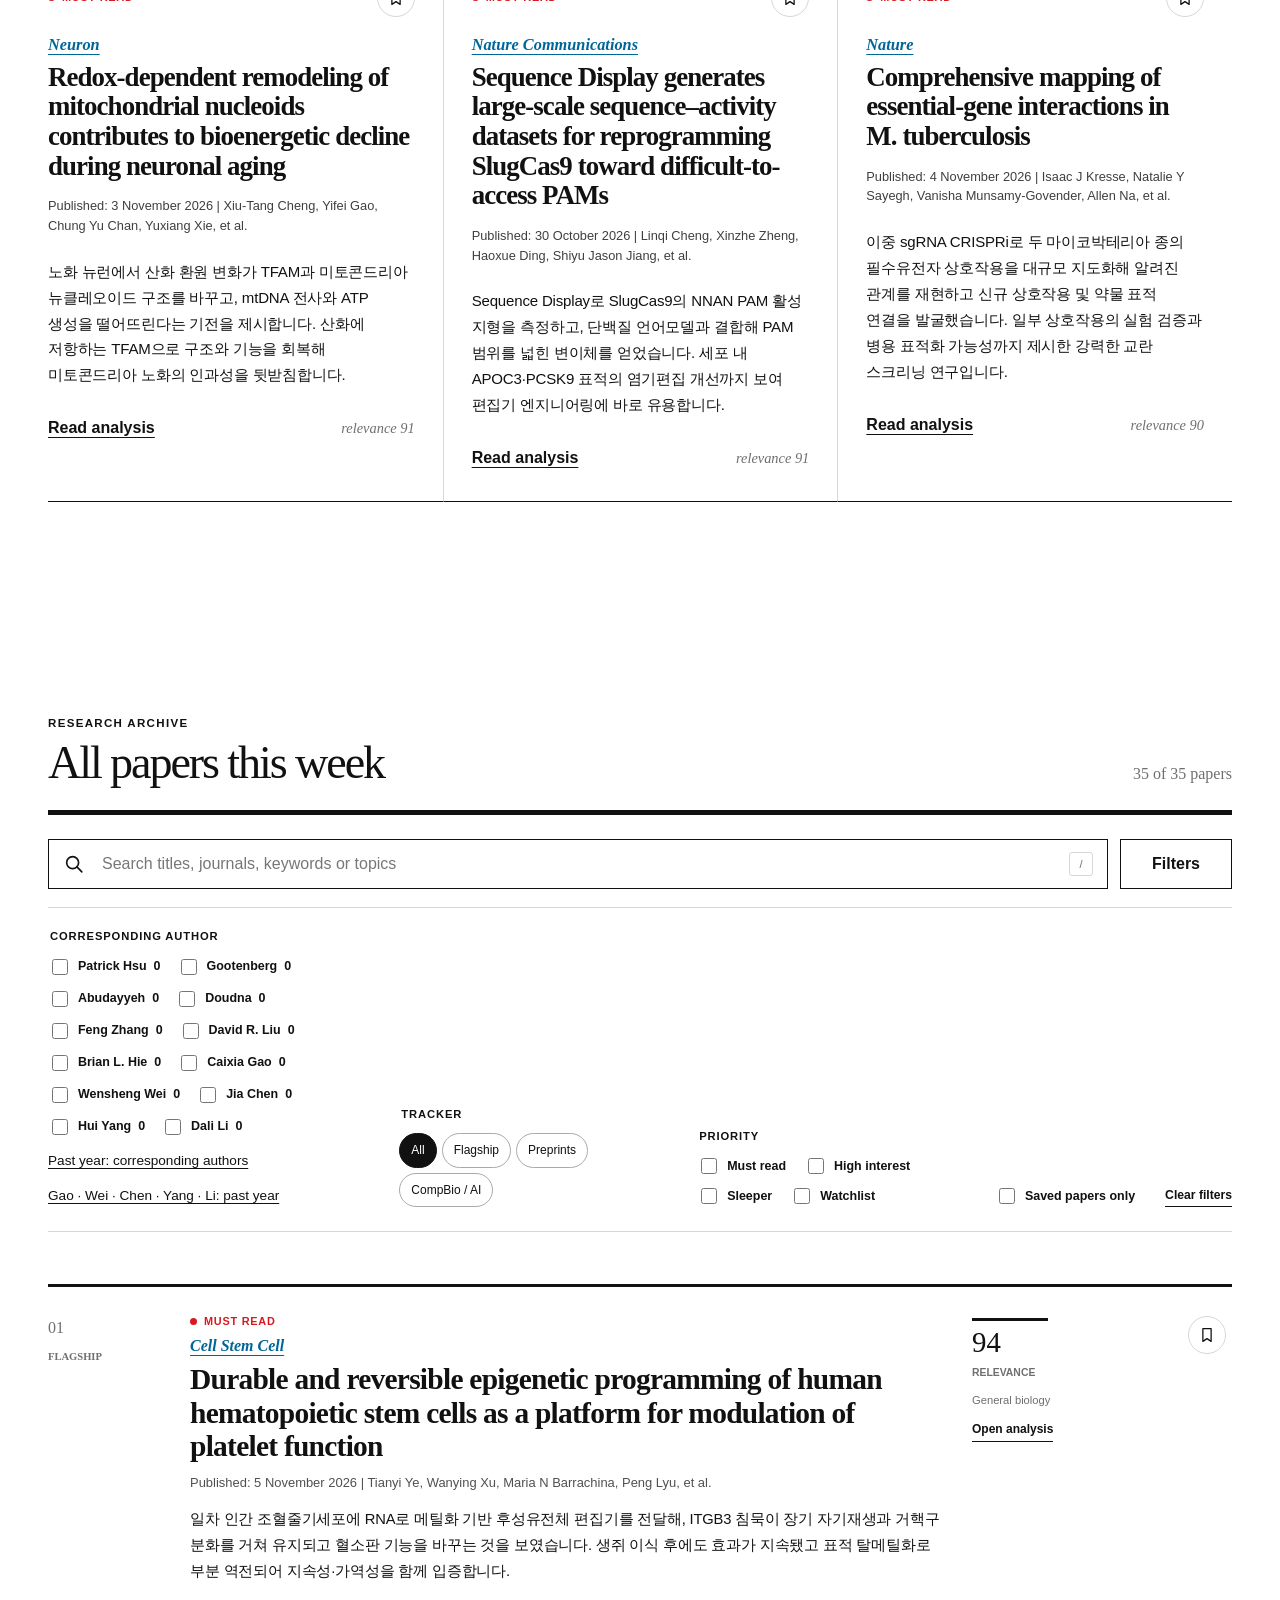
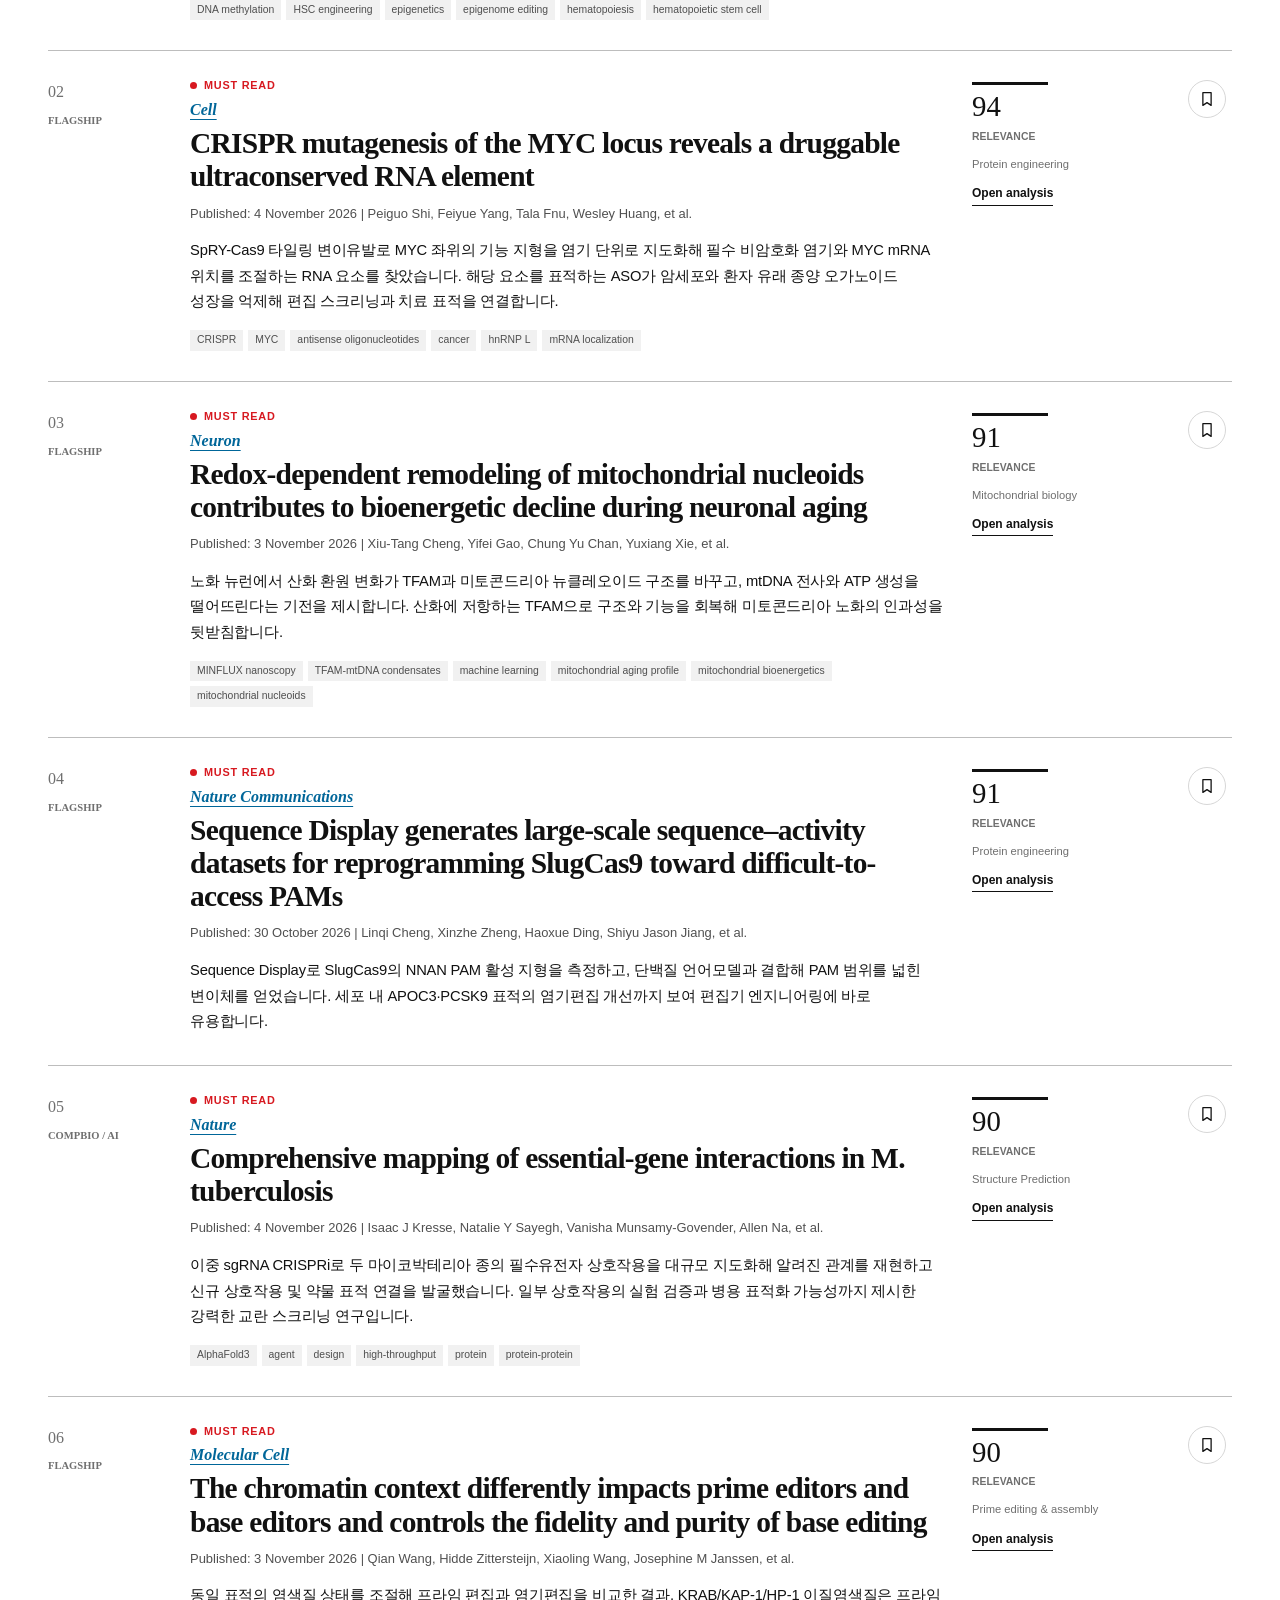
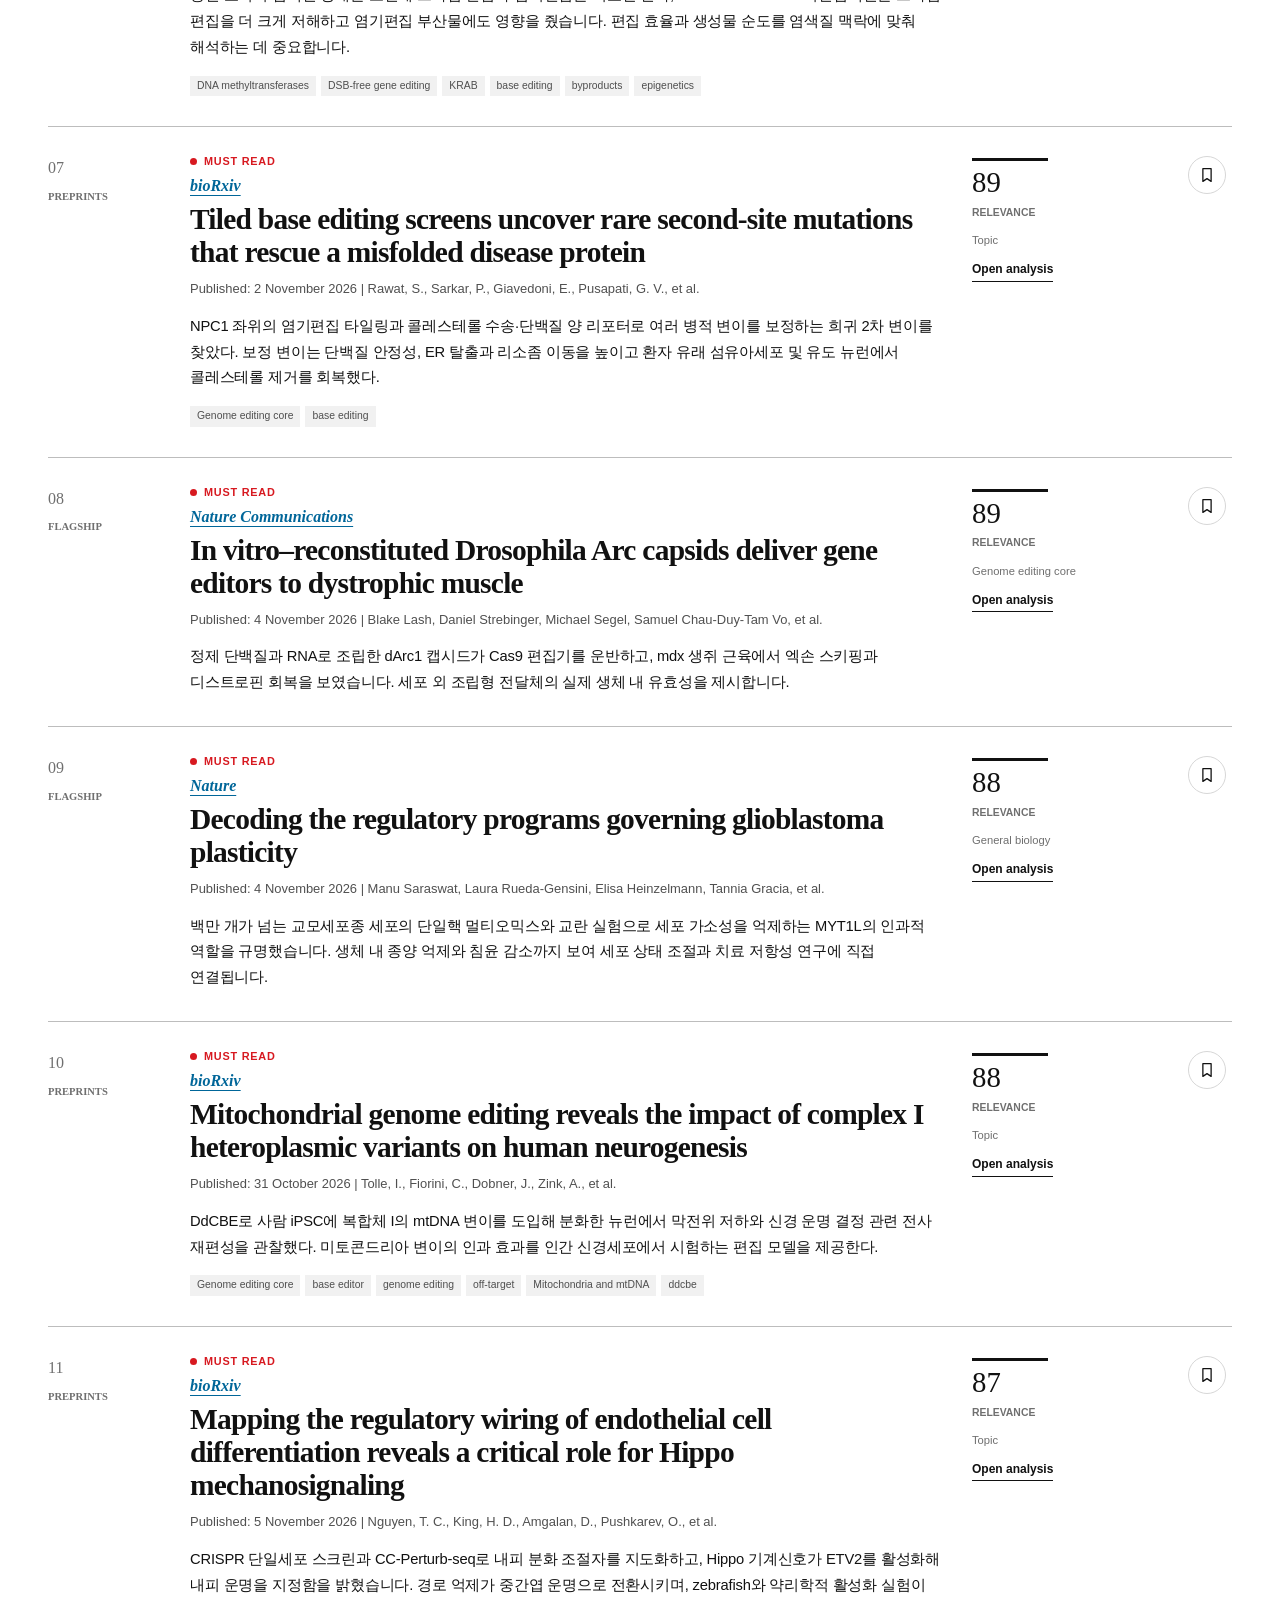
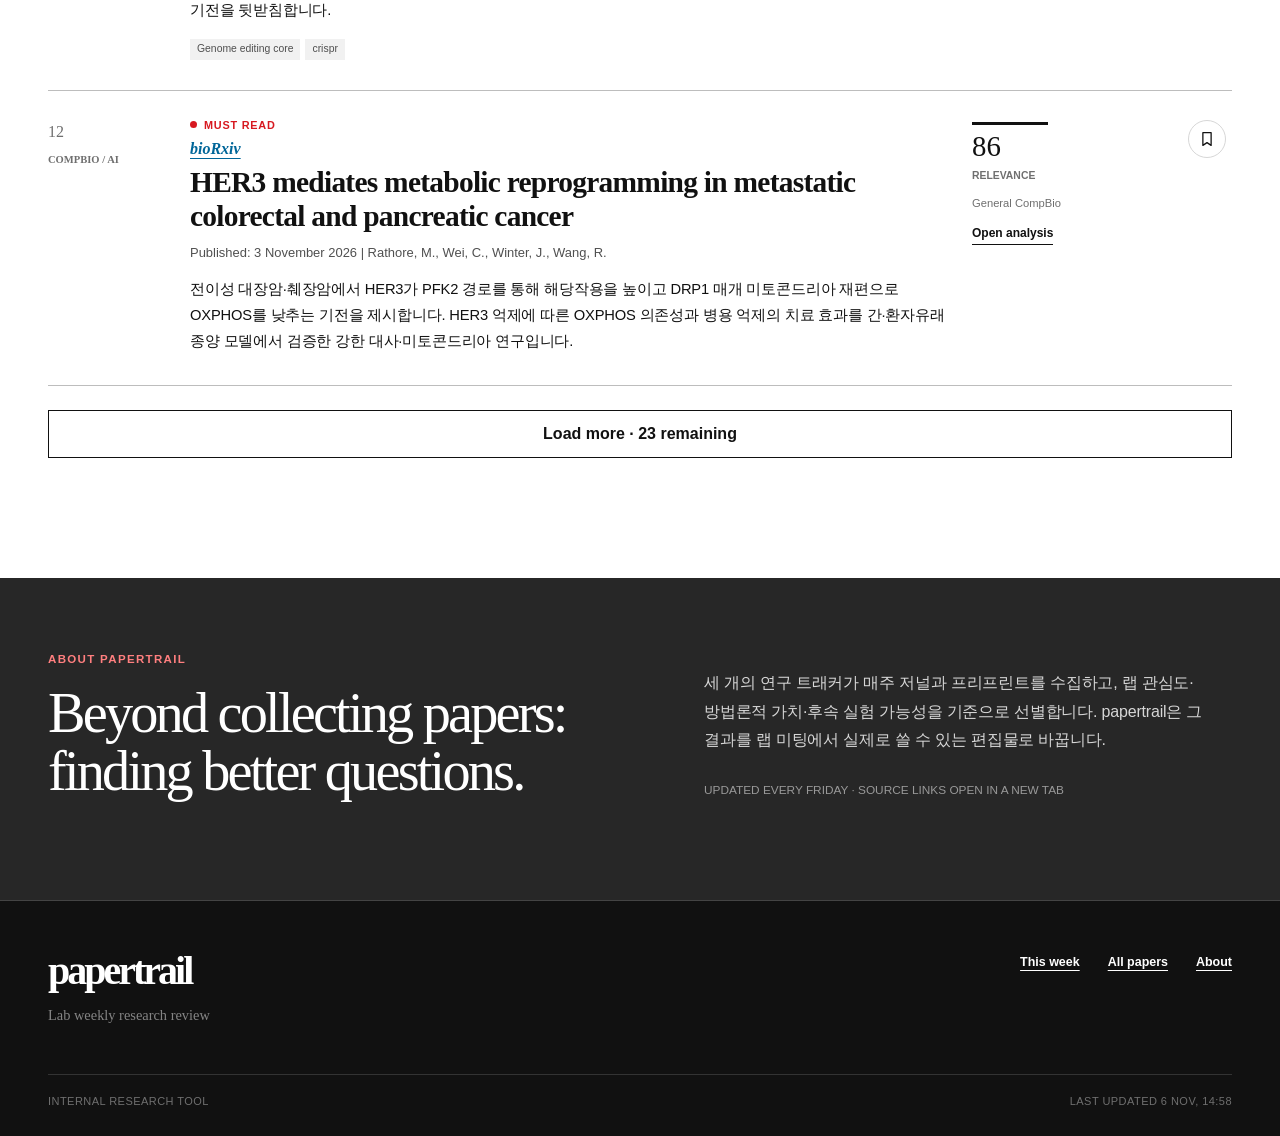
==== commit 9c35e9f8: "Add annual collection for Gao Wei Chen Yang and Li" ====
--- a/index.html
+++ b/index.html
@@ -12,7 +12,7 @@
     <link rel="icon" href="./favicon.svg" type="image/svg+xml" />
     <link rel="stylesheet" href="./styles.css?v=caf139234e4a" />
     <script src="./paper-identity.js?v=77cb6c6da4d8" defer></script>
-    <script src="./app.js?v=b8e2e3e39444" defer></script>
+    <script src="./app.js?v=04560b51acae" defer></script>
   </head>
   <body>
     <a class="skip-link" href="#main-content">Skip to content</a>
@@ -189,6 +189,7 @@
               <legend>Corresponding author</legend>
               <div class="check-row" id="corresponding-author-filters"></div>
               <a class="author-year-link" href="?week=corresponding-year#papers">Past year: corresponding authors</a>
+              <a class="author-year-link" href="?week=corresponding-year-20261111#papers">Gao · Wei · Chen · Yang · Li: past year</a>
             </fieldset>
             <fieldset>
               <legend>Tracker</legend>
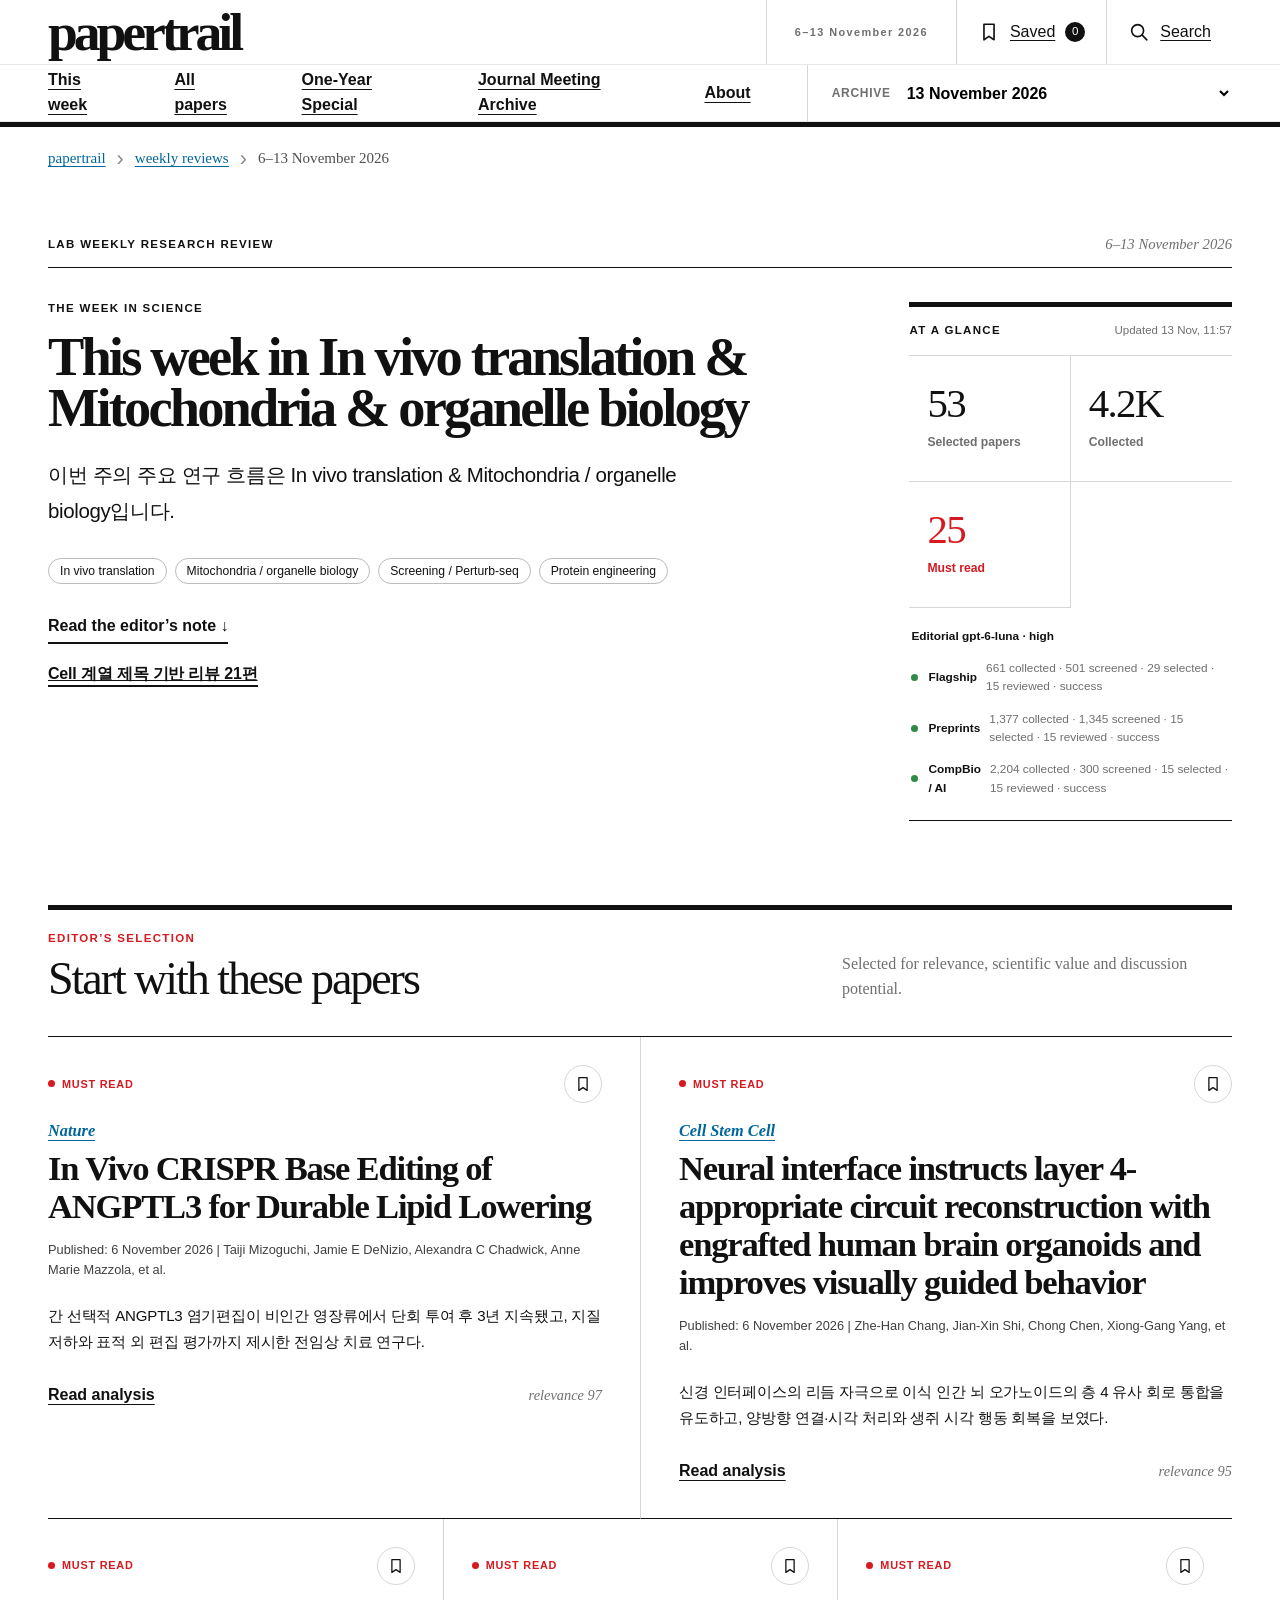
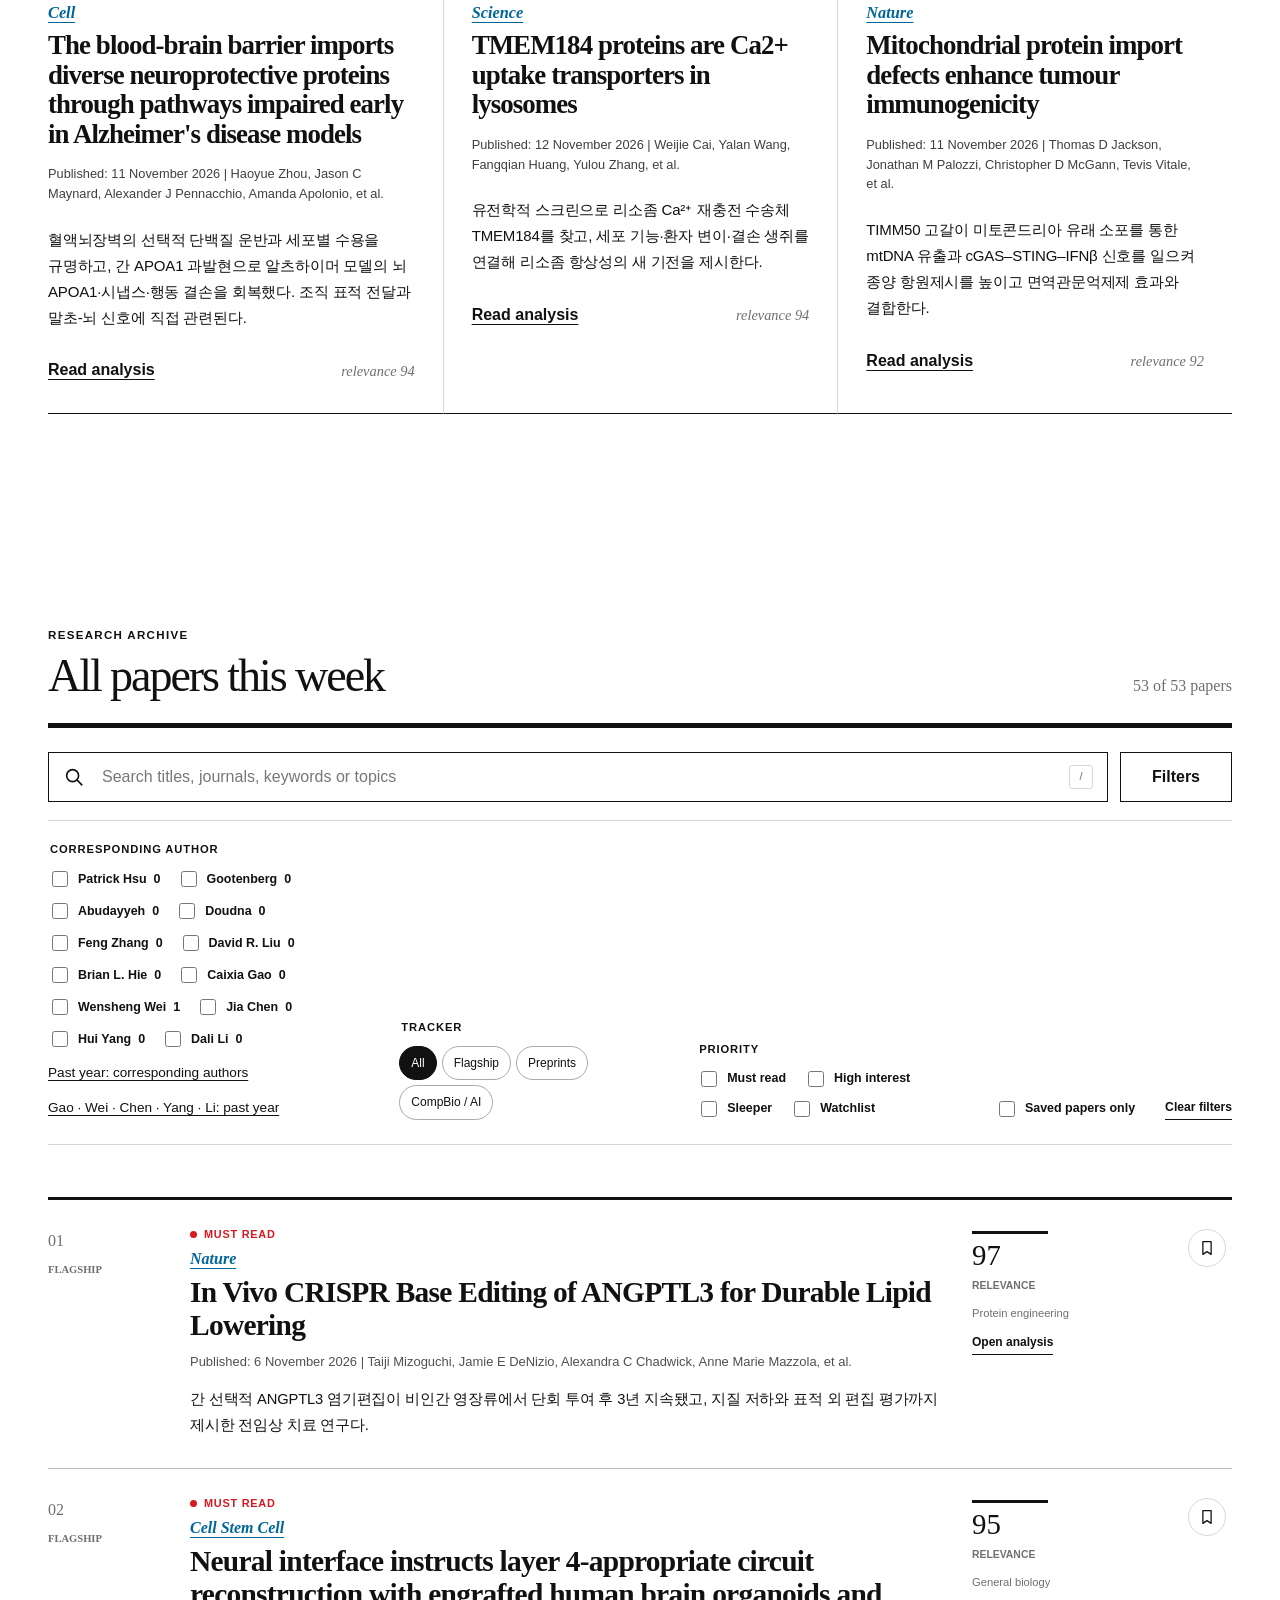
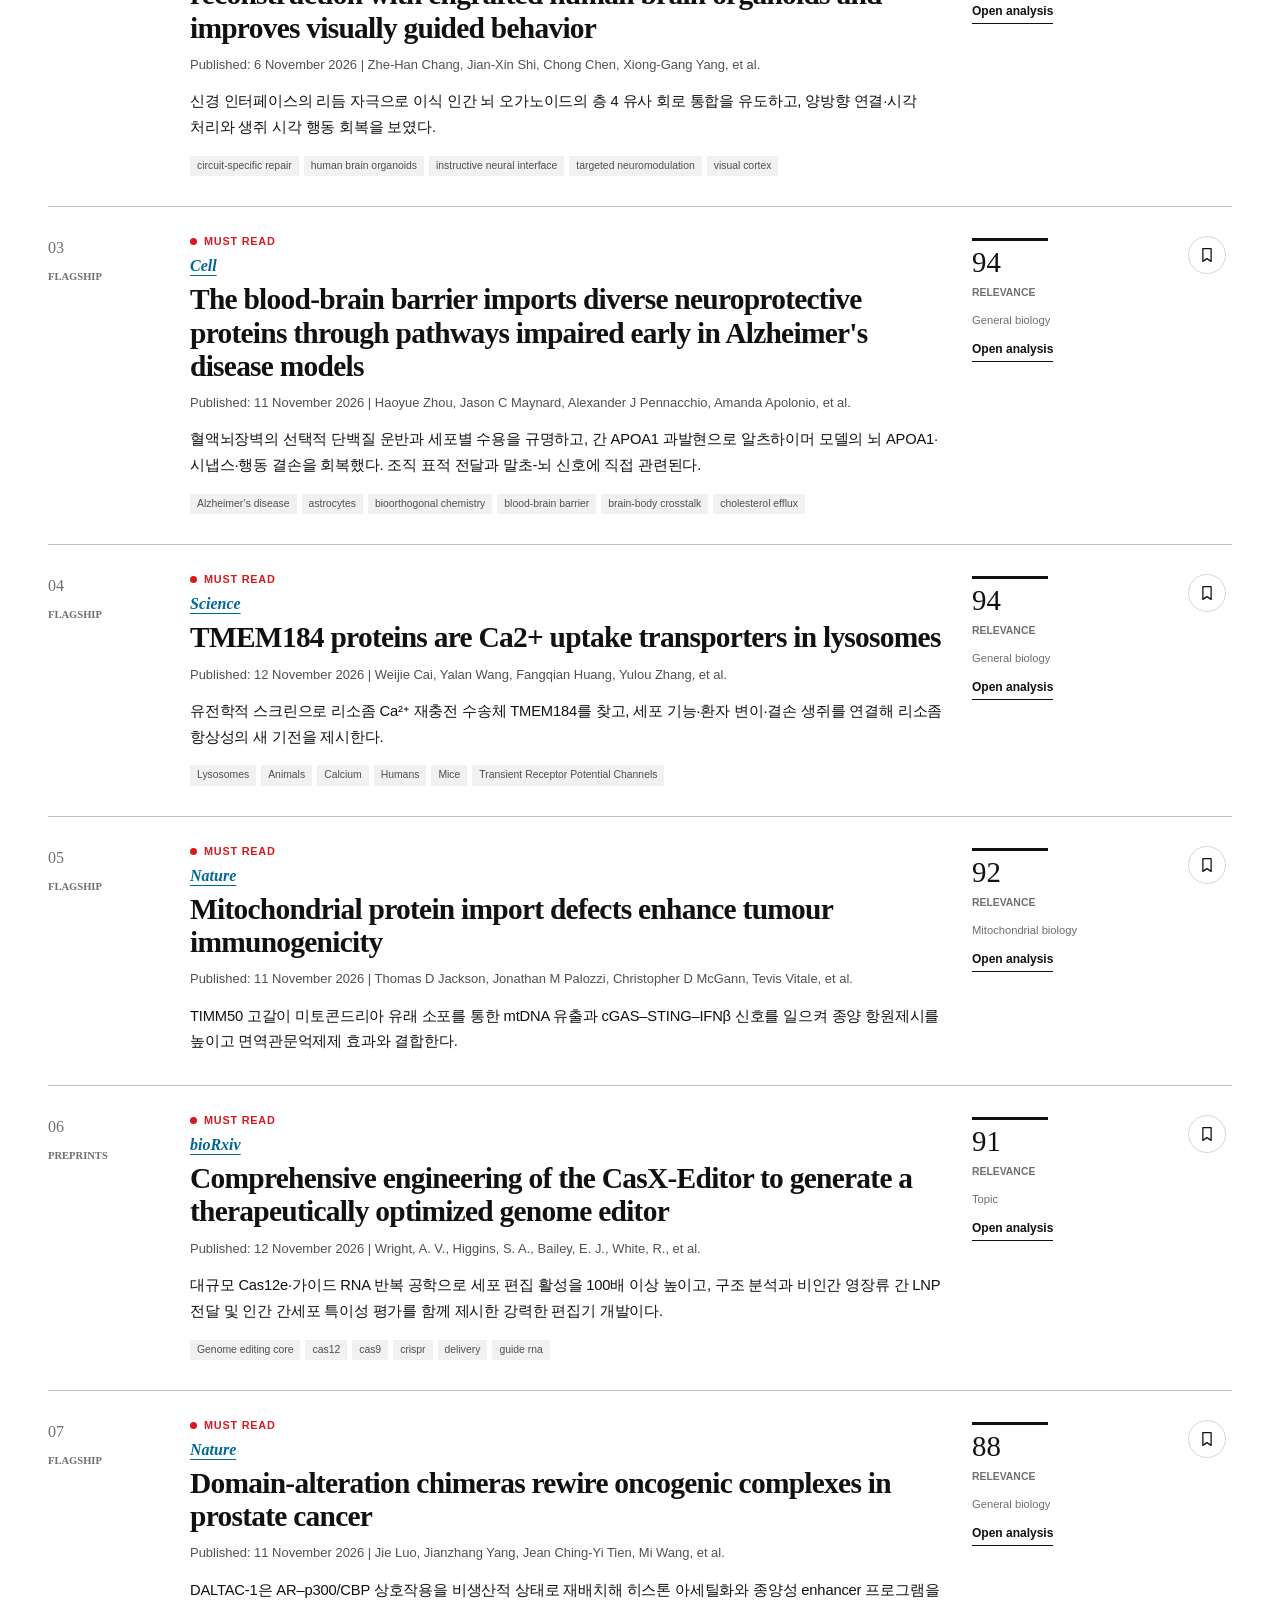
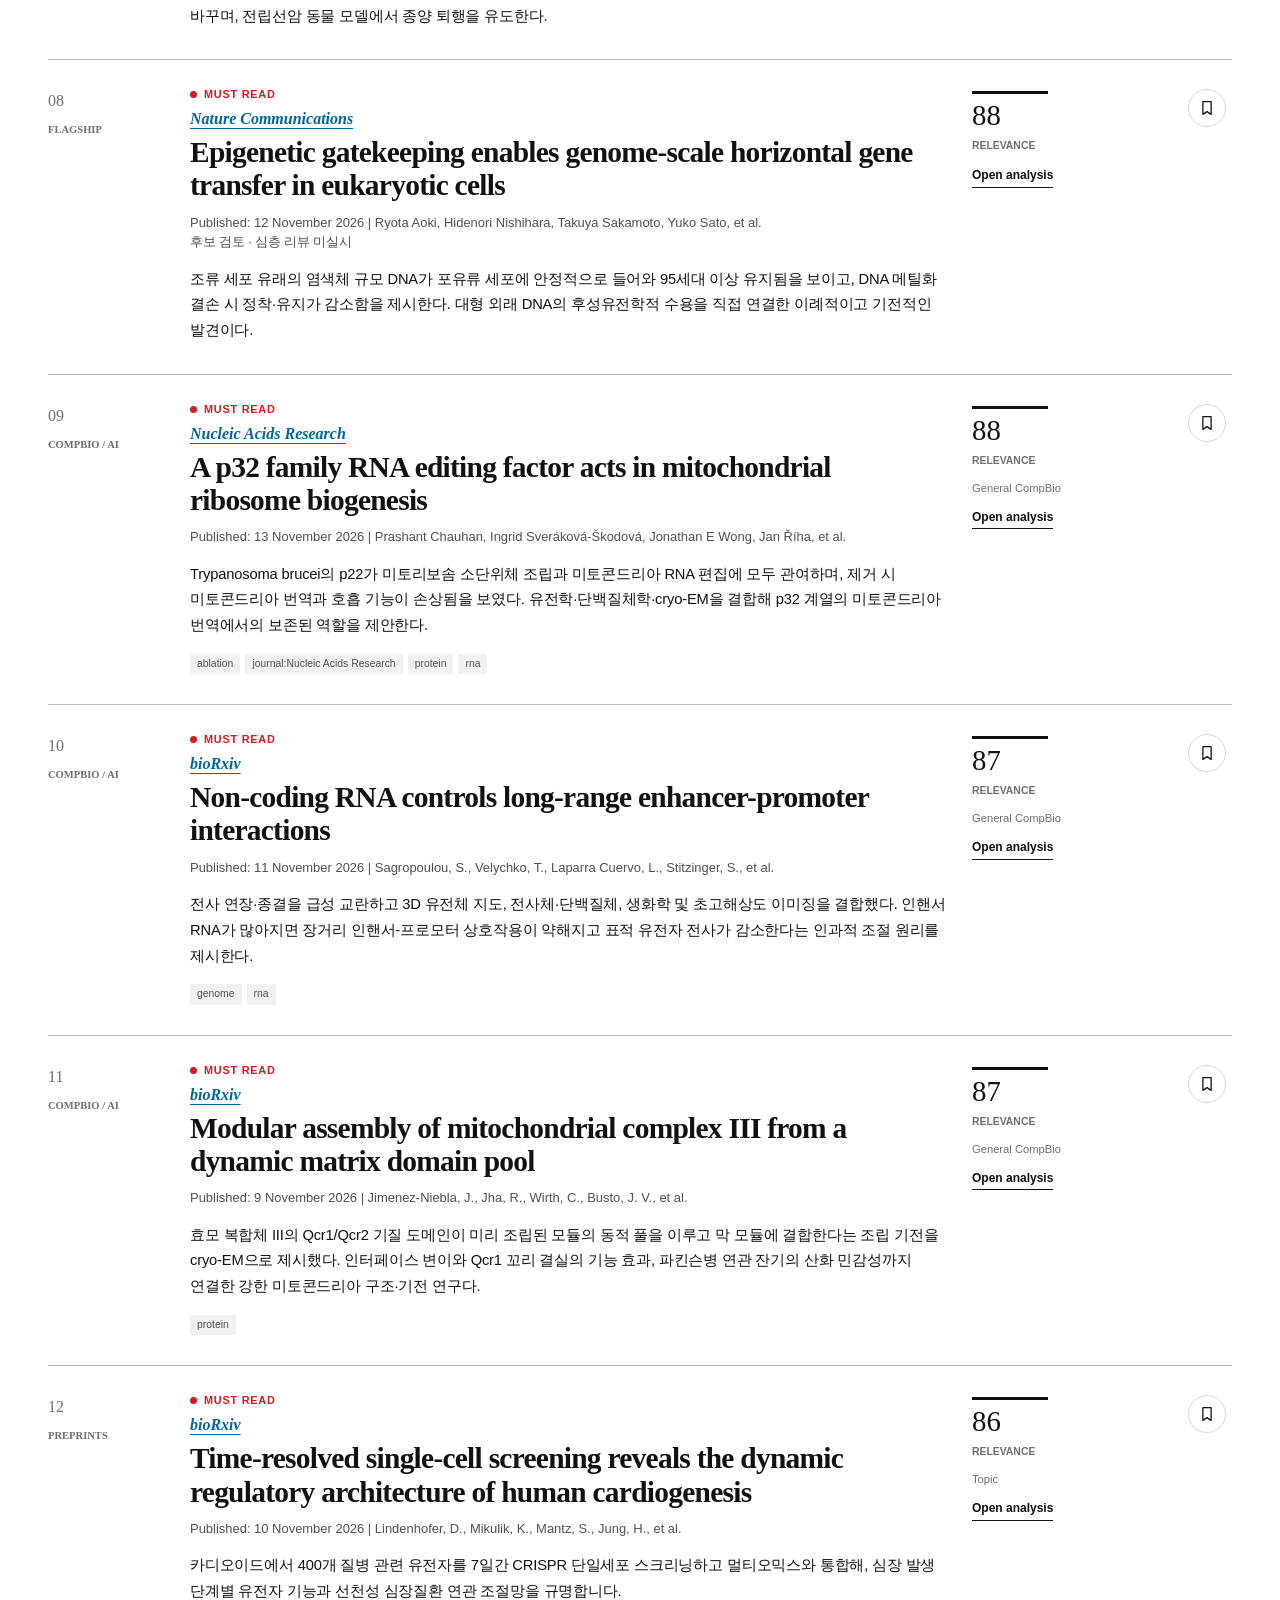
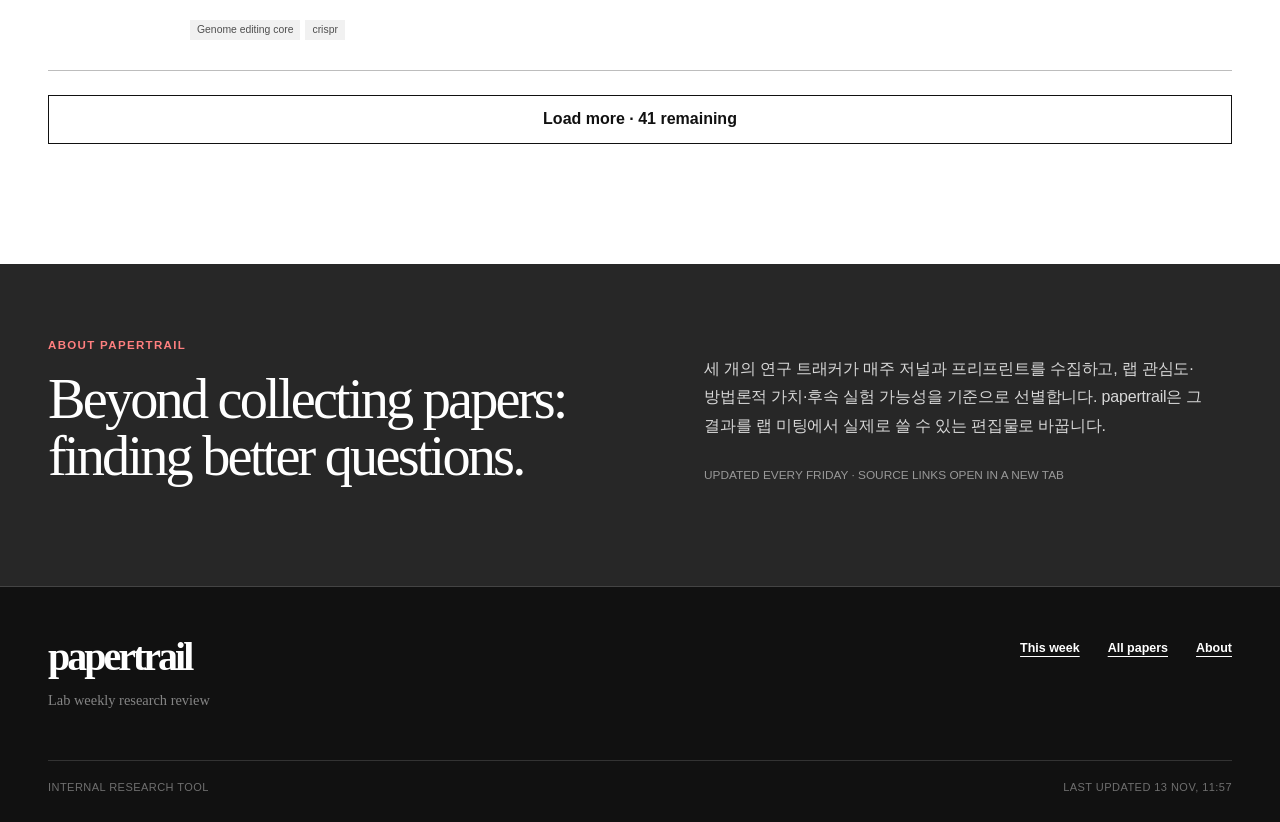
==== commit 22108bbc: "Add separately labelled title-based Cell reading notes for 20261113" ====
--- a/index.html
+++ b/index.html
@@ -12,7 +12,7 @@
     <link rel="icon" href="./favicon.svg" type="image/svg+xml" />
     <link rel="stylesheet" href="./styles.css?v=caf139234e4a" />
     <script src="./paper-identity.js?v=77cb6c6da4d8" defer></script>
-    <script src="./app.js?v=04560b51acae" defer></script>
+    <script src="./app.js?v=21a828562407" defer></script>
   </head>
   <body>
     <a class="skip-link" href="#main-content">Skip to content</a>
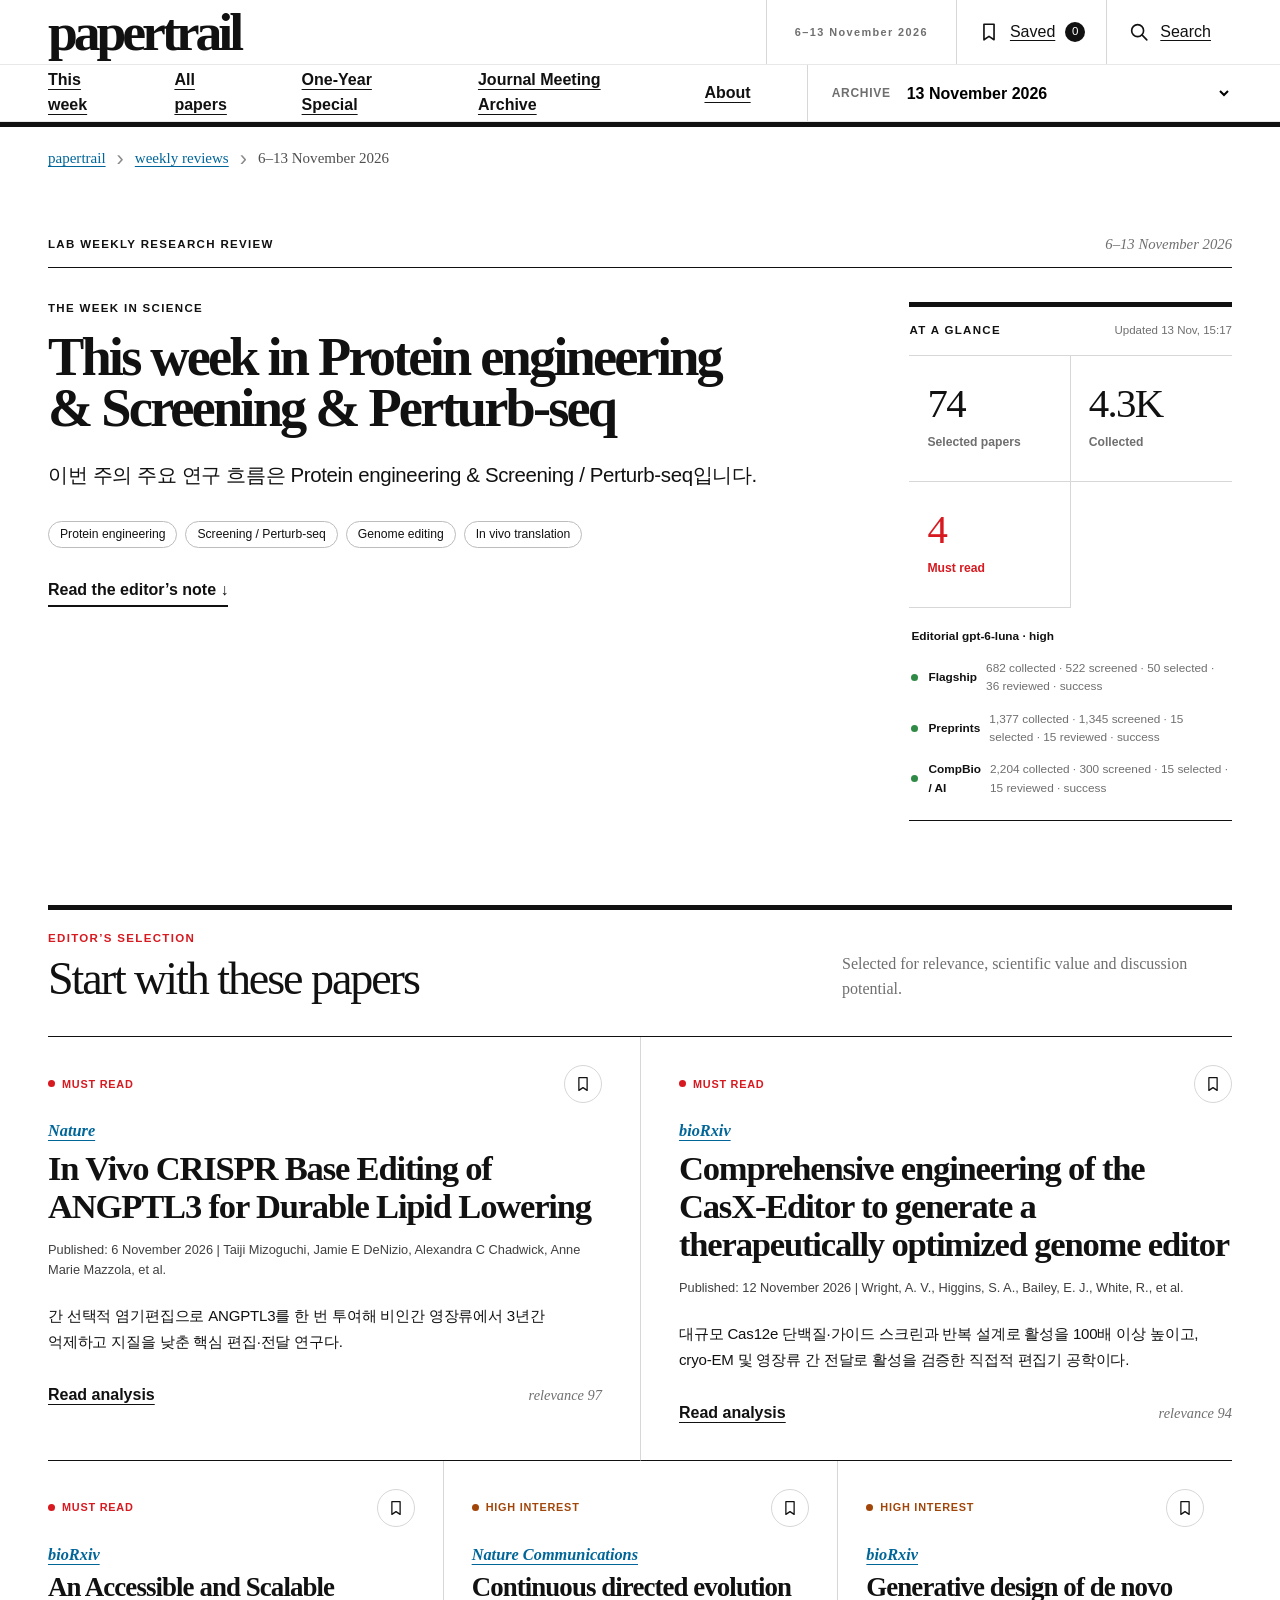
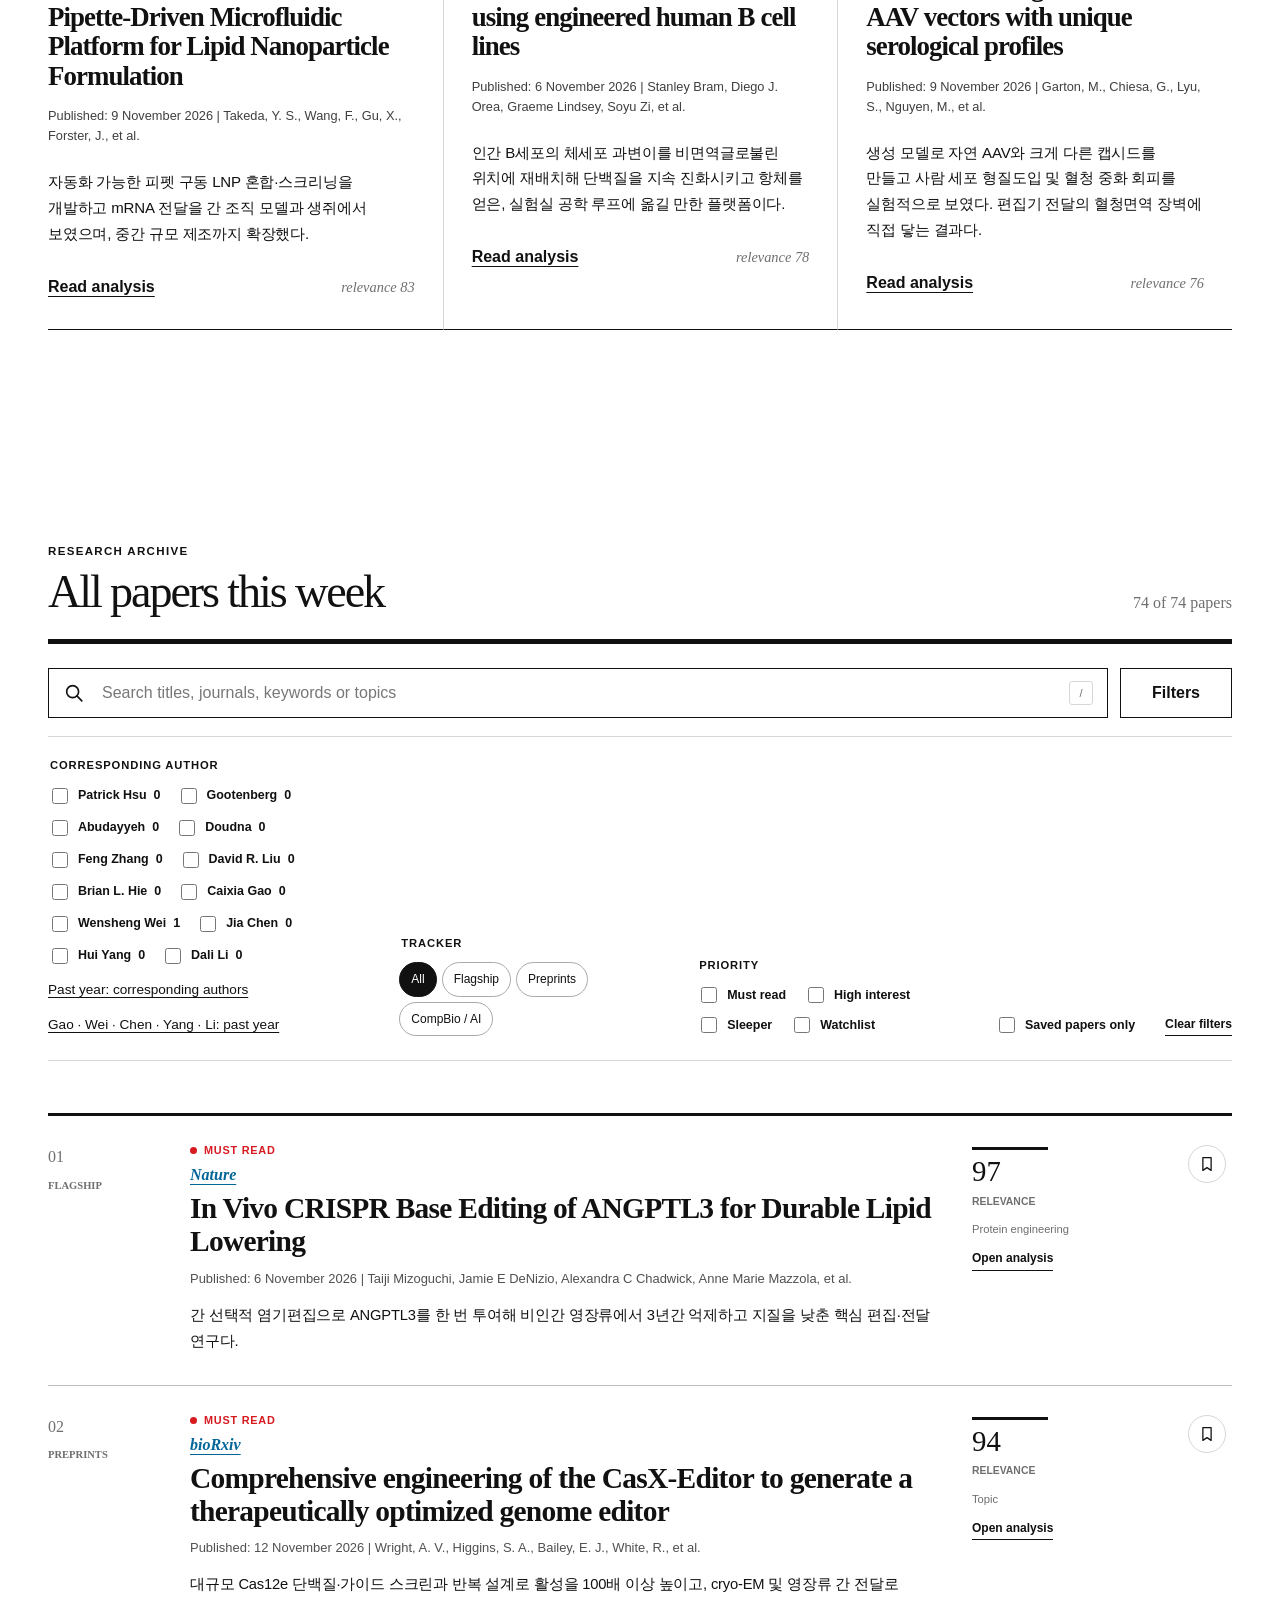
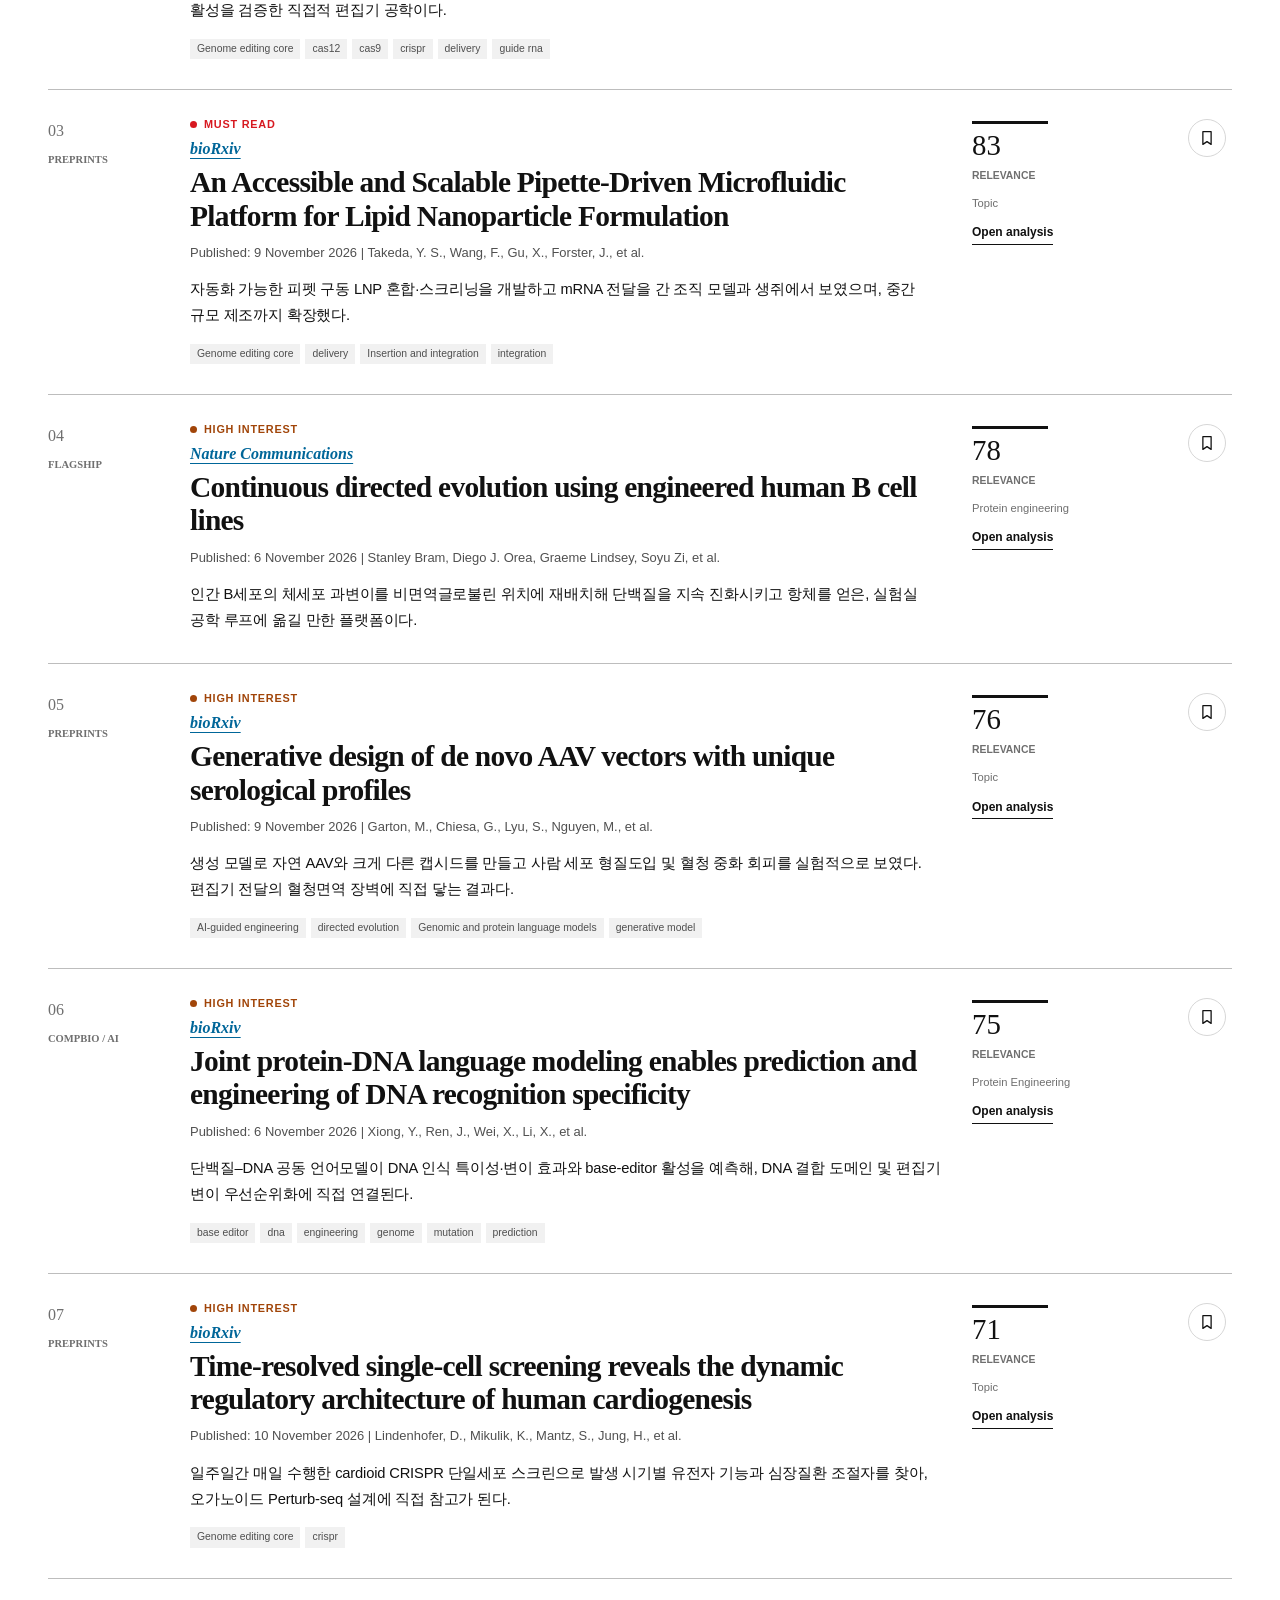
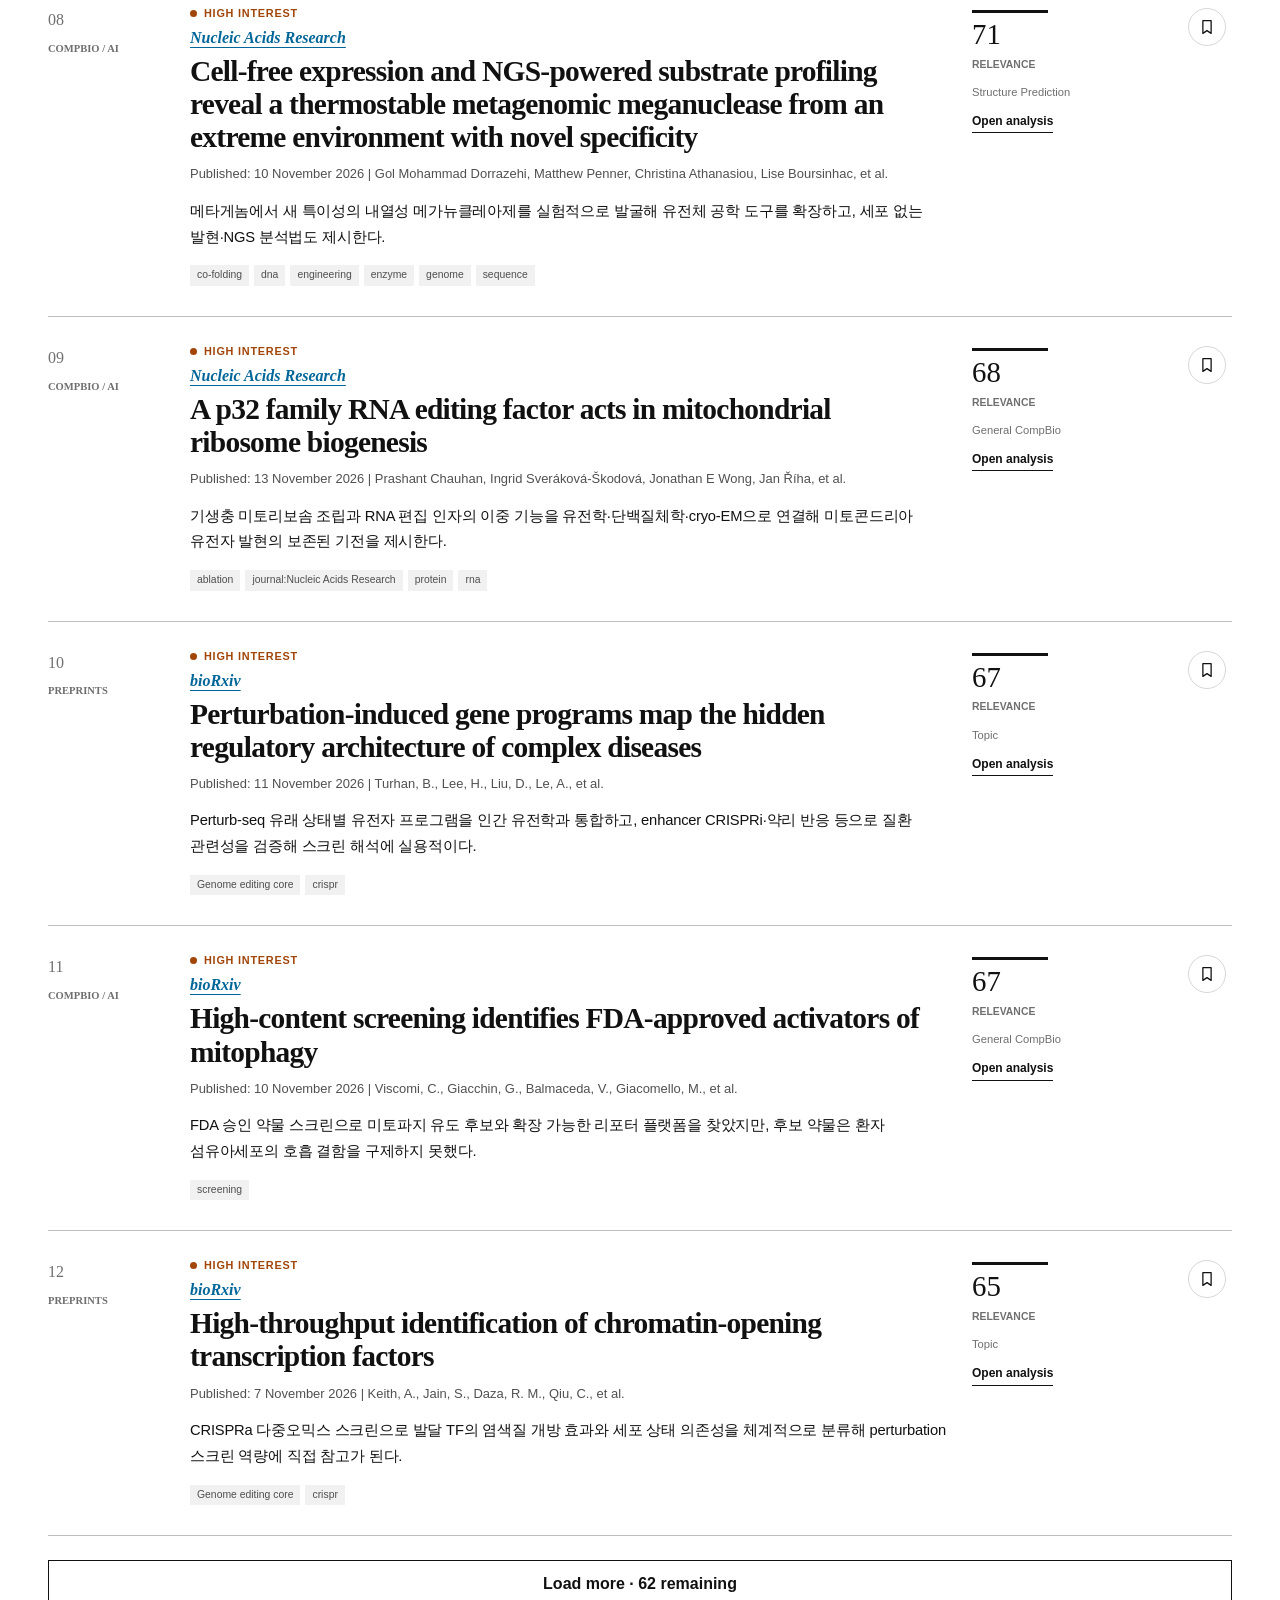
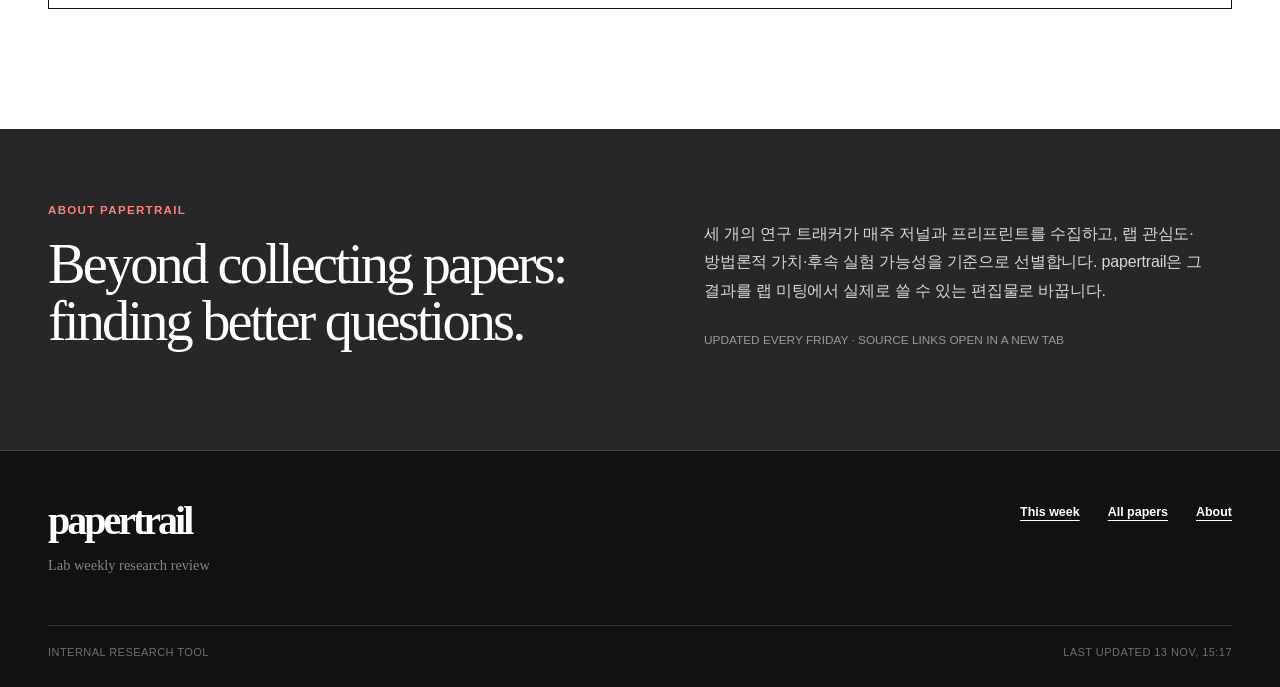
==== commit f24dd372: "Add CNS incremental reviews for 20261113" ====
--- a/index.html
+++ b/index.html
@@ -12,7 +12,7 @@
     <link rel="icon" href="./favicon.svg" type="image/svg+xml" />
     <link rel="stylesheet" href="./styles.css?v=caf139234e4a" />
     <script src="./paper-identity.js?v=77cb6c6da4d8" defer></script>
-    <script src="./app.js?v=21a828562407" defer></script>
+    <script src="./app.js?v=3a5ff19dd04c" defer></script>
   </head>
   <body>
     <a class="skip-link" href="#main-content">Skip to content</a>
